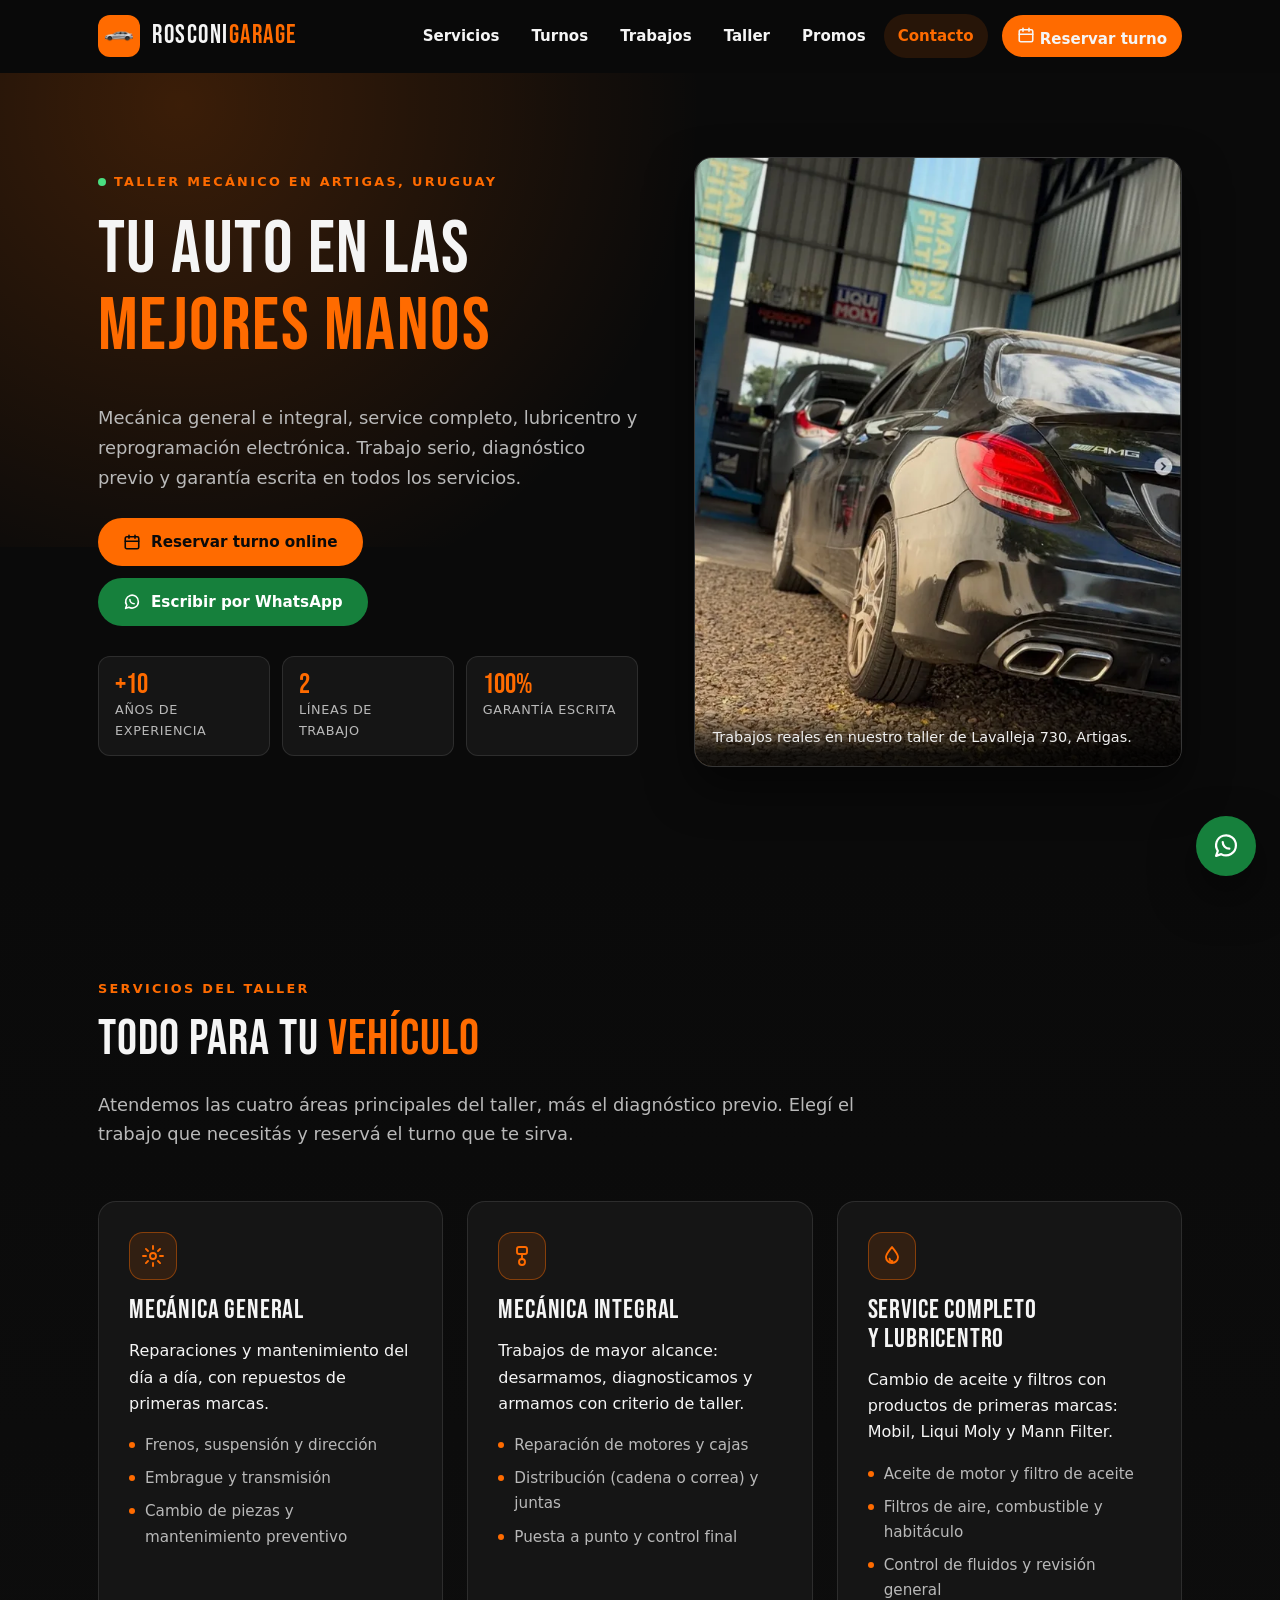
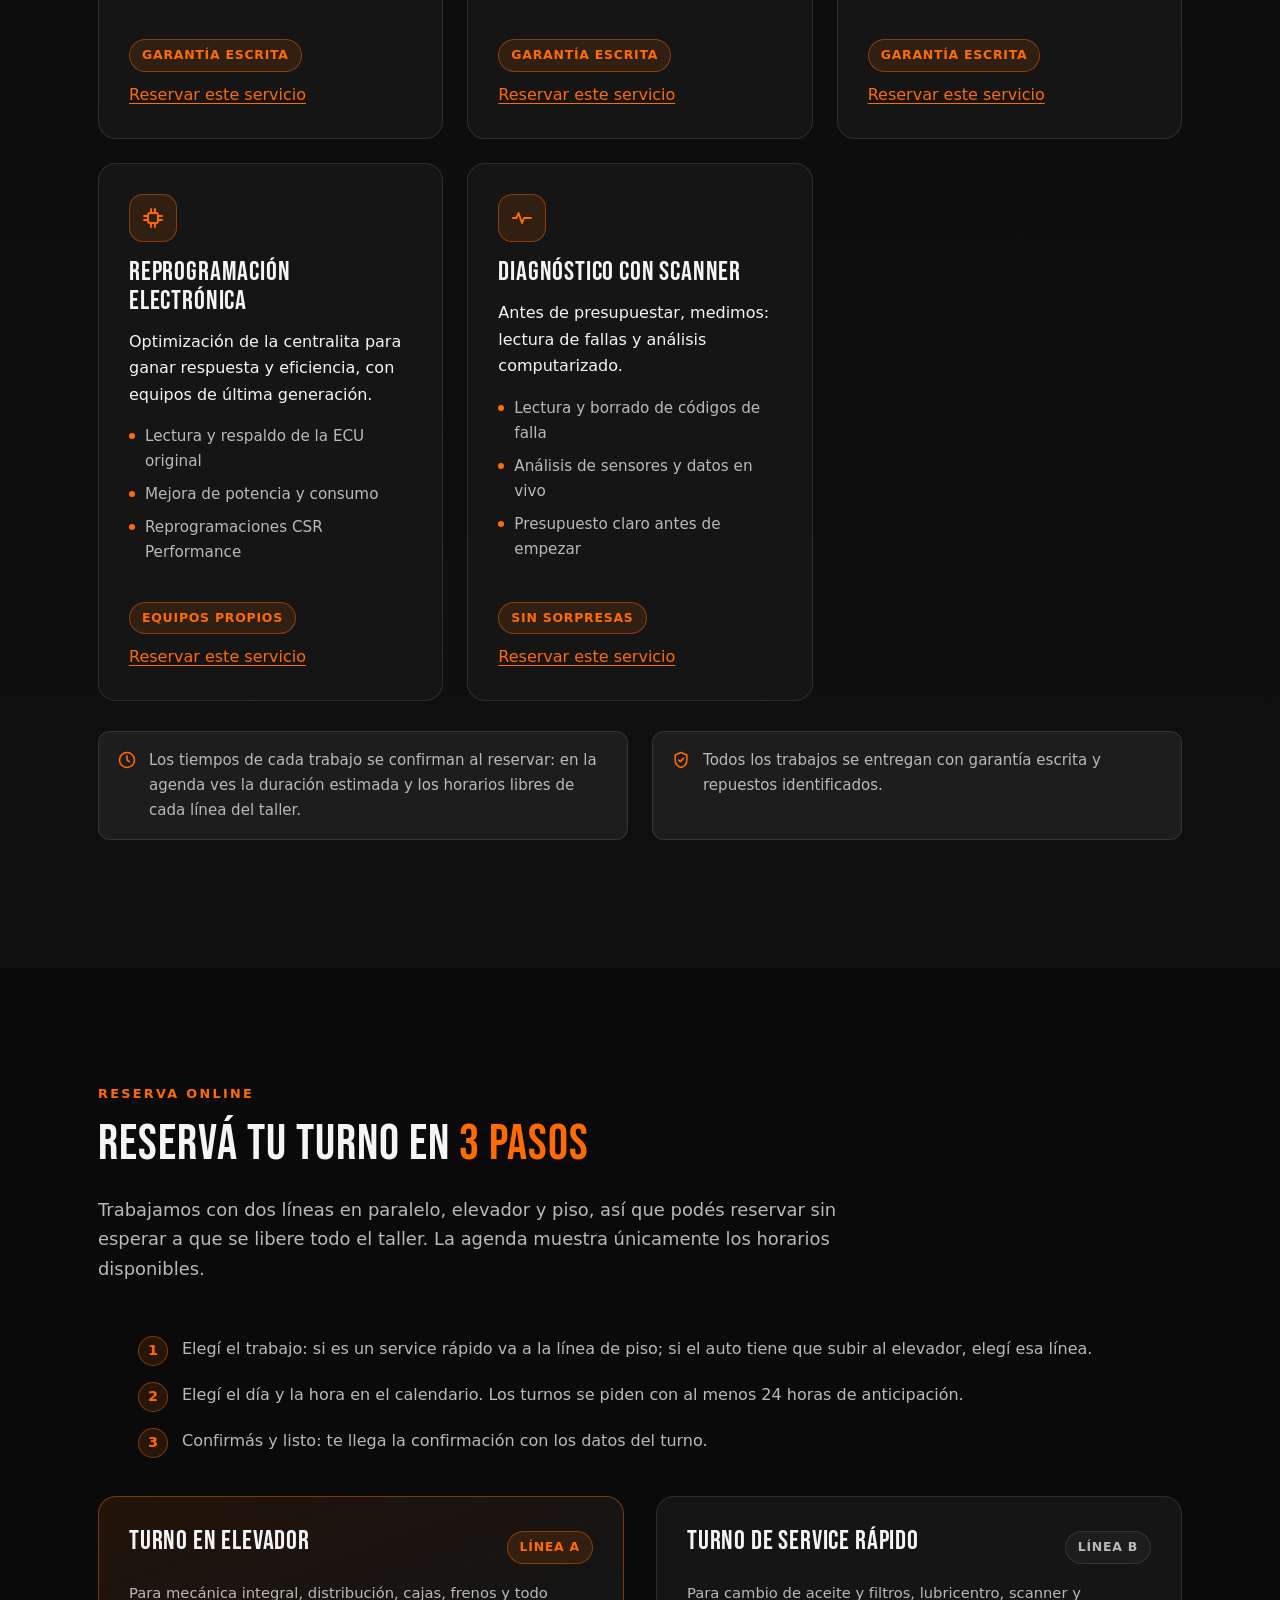
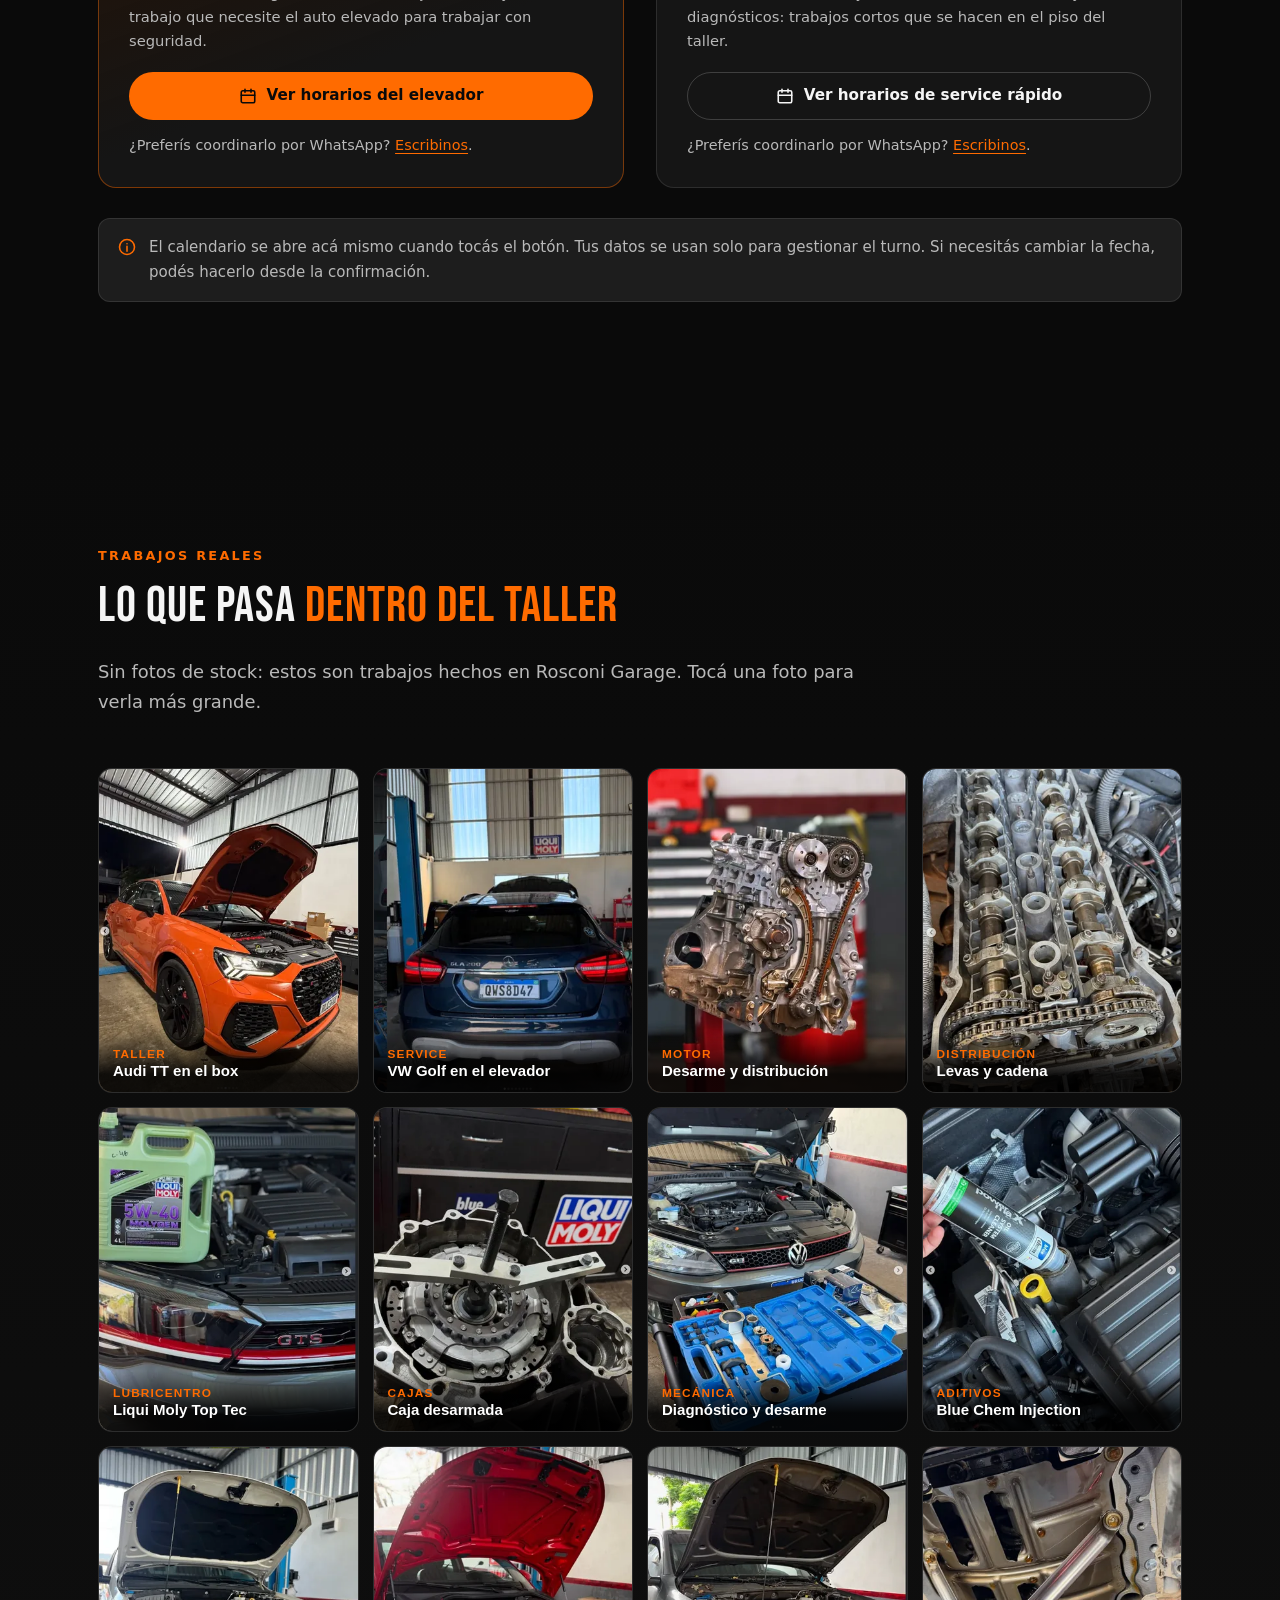
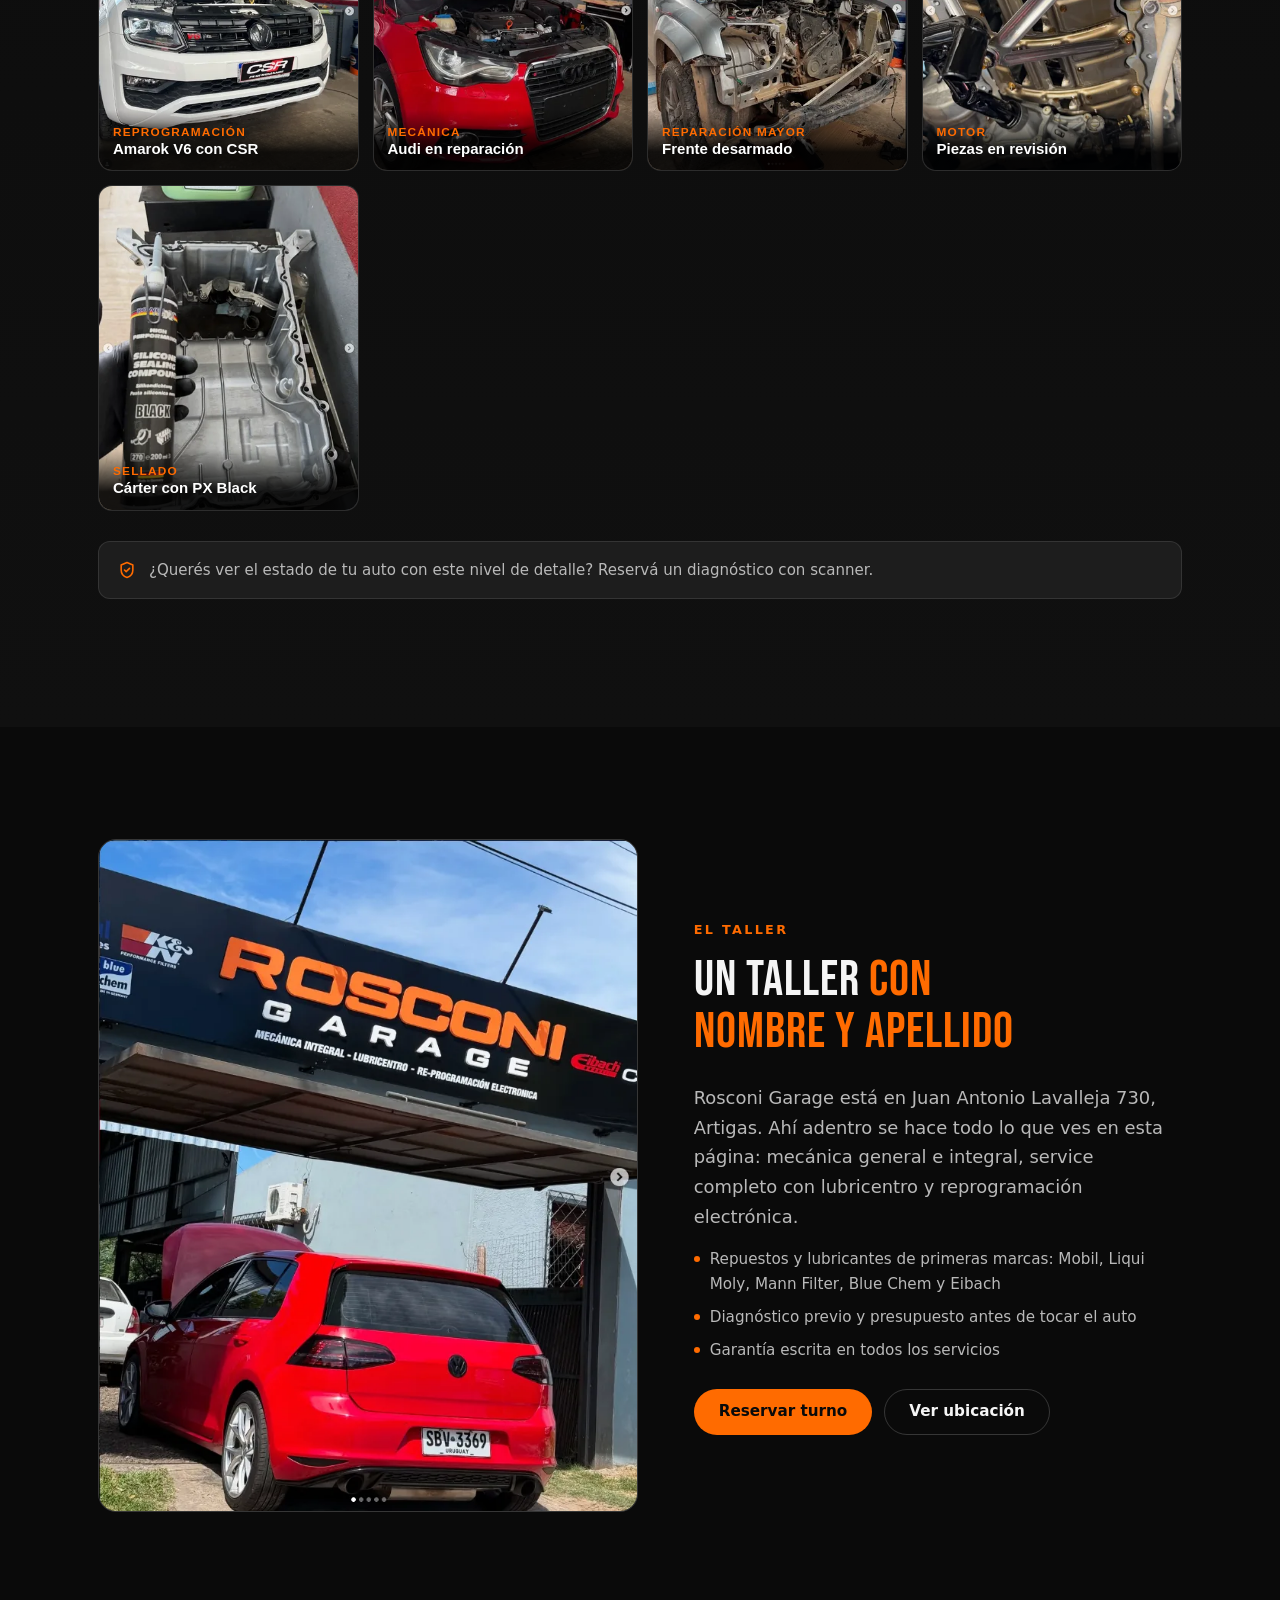
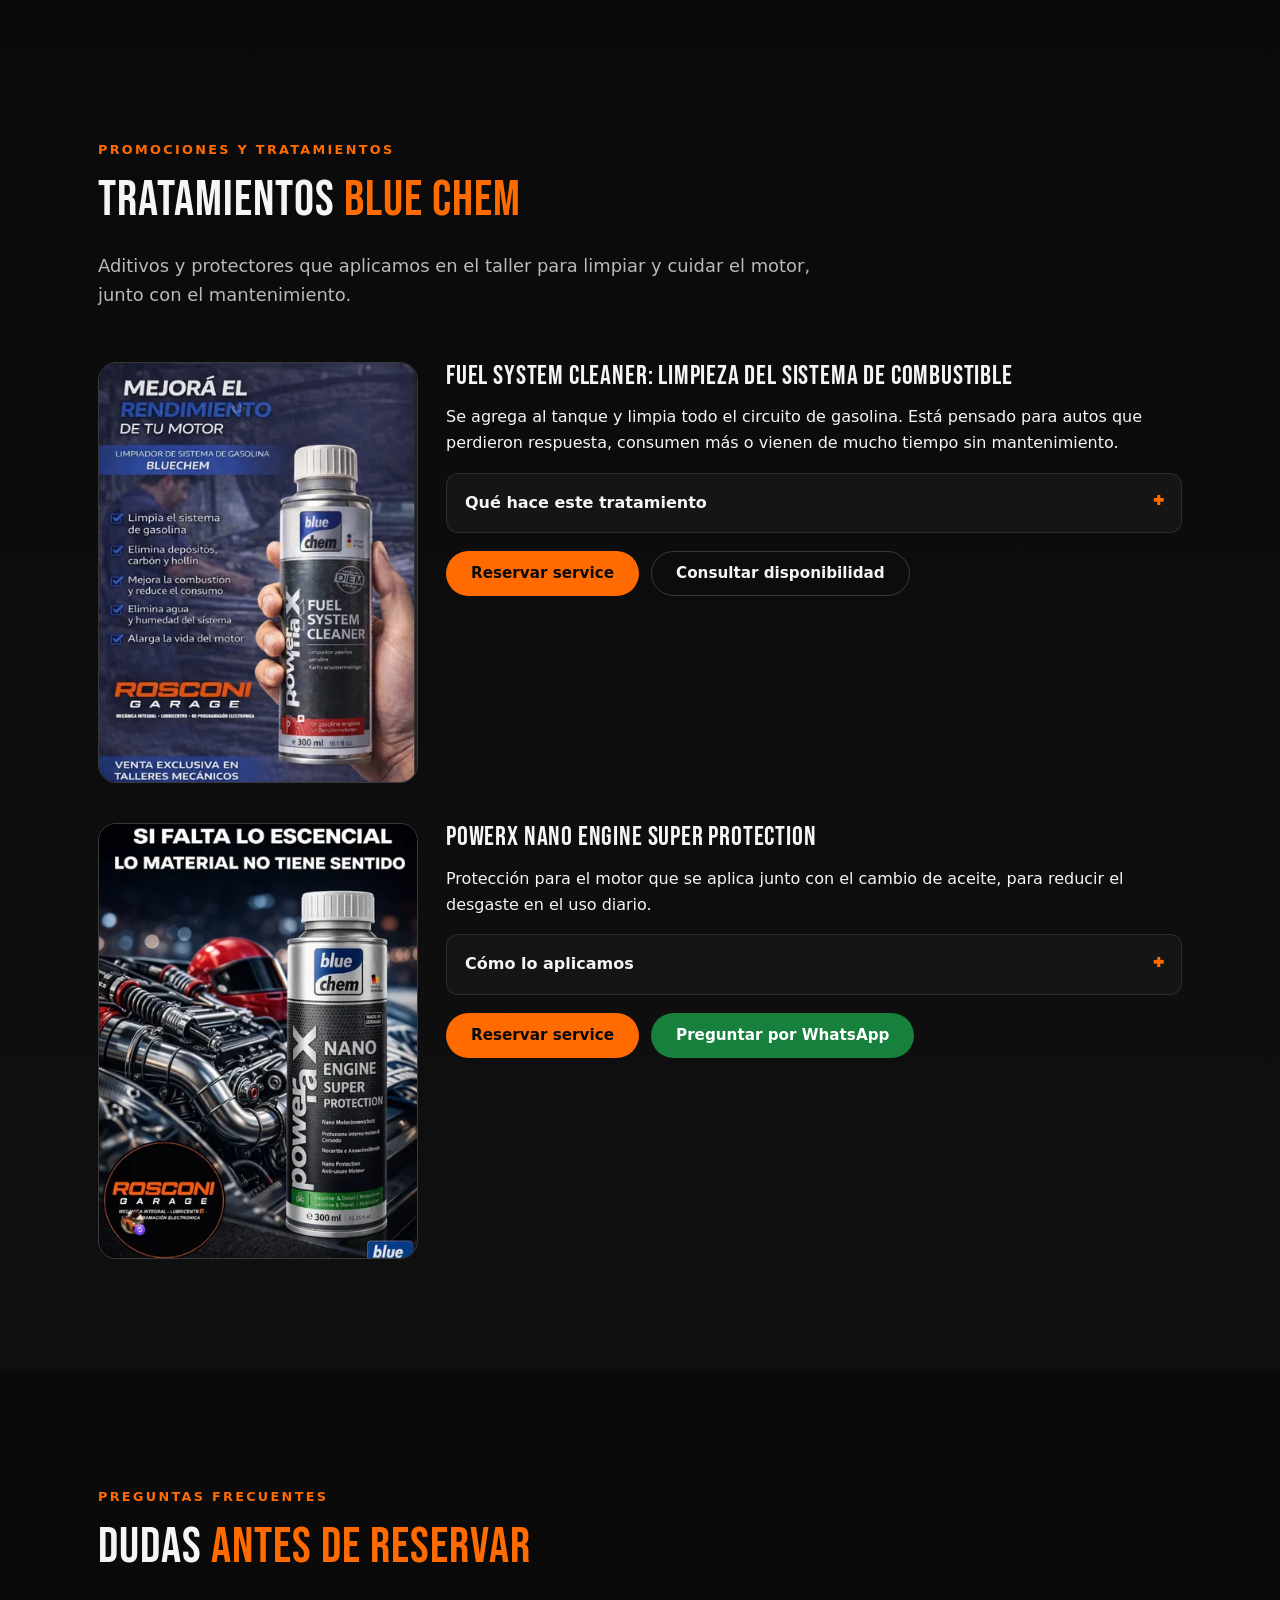
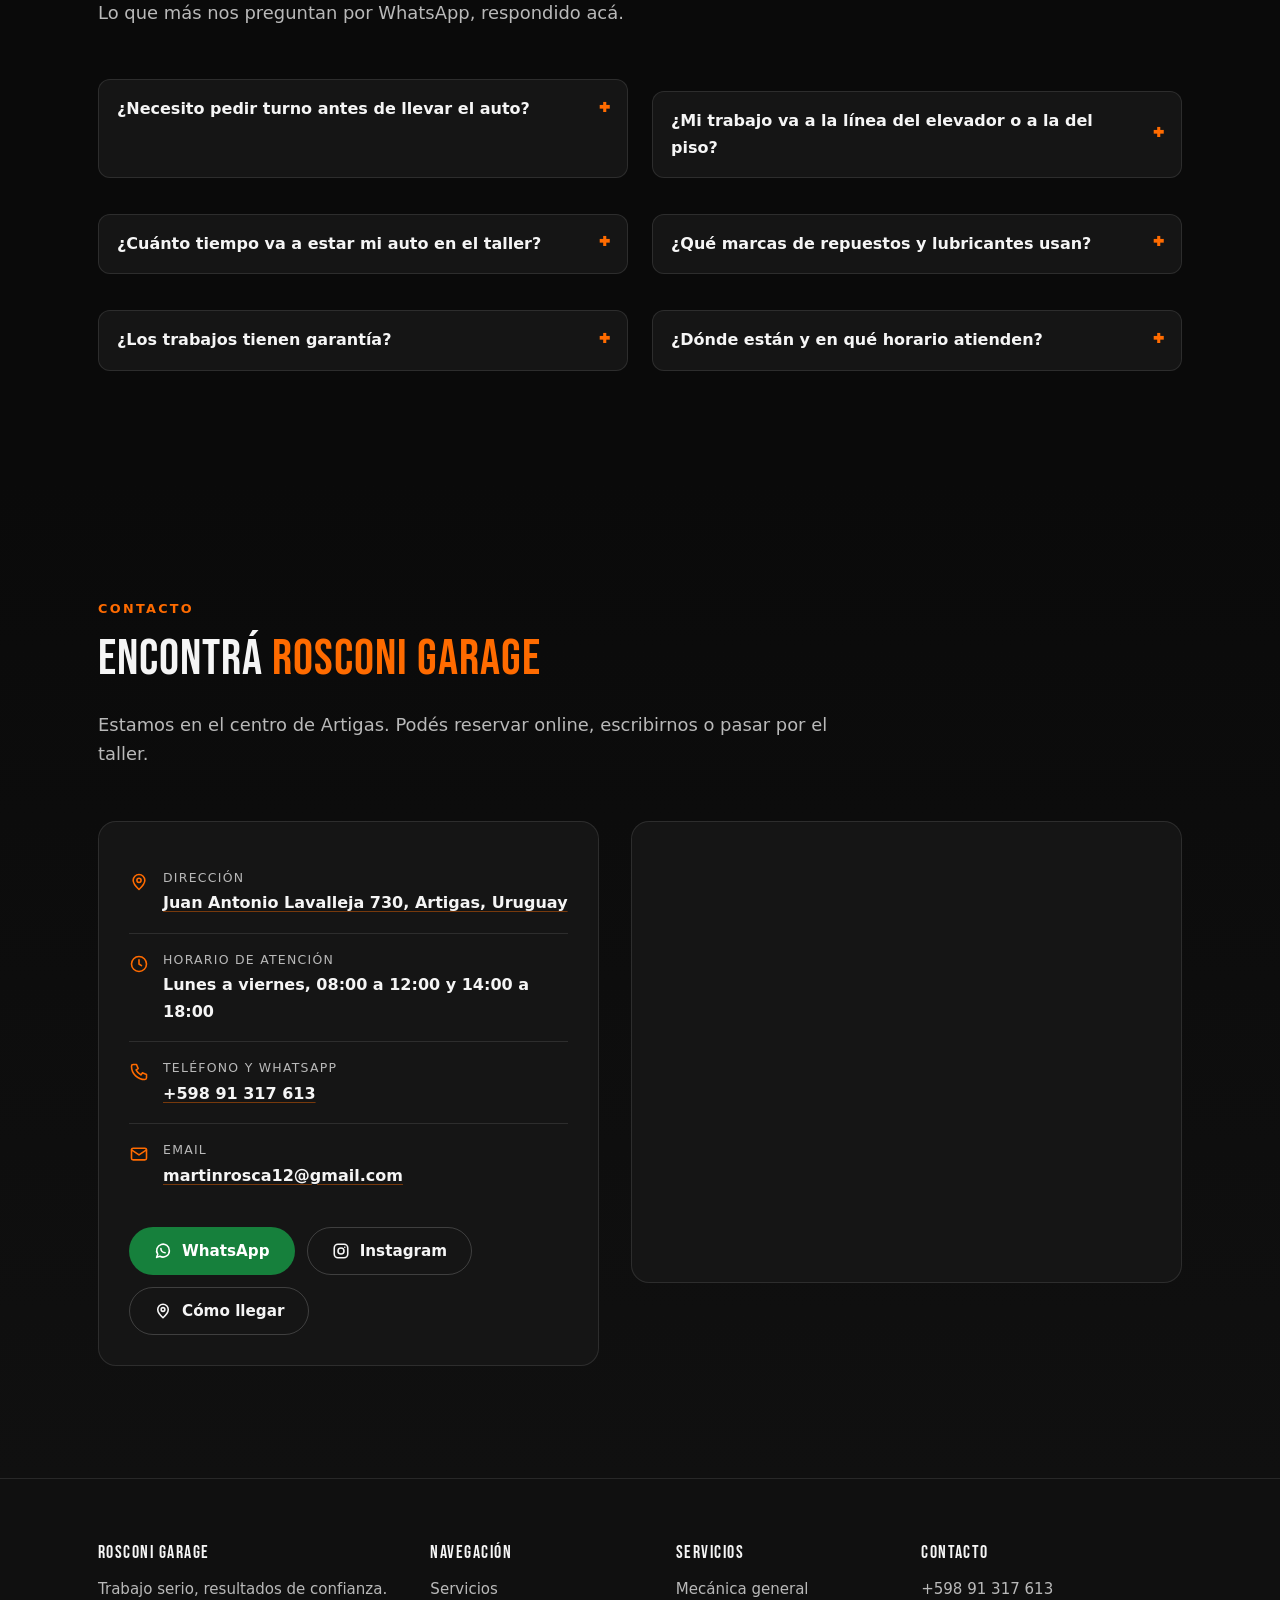
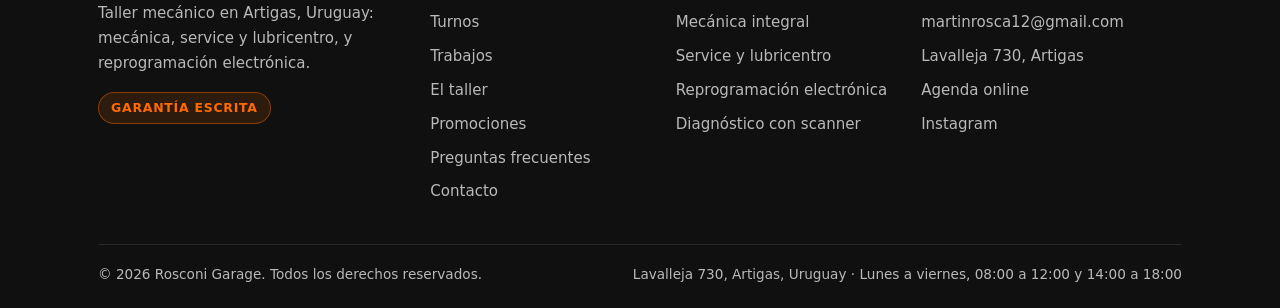
==== index.html @ 8f00c644 "Sitio nuevo: reservas online con Cal.com, SEO local y accesibilidad AA Reescritura completa de index" ====
<!DOCTYPE html>
<html lang="es-UY">
<head>
  <meta charset="utf-8">
  <meta name="viewport" content="width=device-width, initial-scale=1">

  <title>Taller Mecánico en Artigas | Rosconi Garage</title>
  <meta name="description" content="Taller mecánico en Artigas: mecánica general e integral, service y lubricentro, distribución y reprogramación. Reservá tu turno online en minutos.">
  <link rel="canonical" href="https://jordanweb2016.github.io/Rosconi-Garage/">
  <meta name="robots" content="index, follow, max-image-preview:large, max-snippet:-1">
  <meta name="author" content="Rosconi Garage">
  <meta name="theme-color" content="#0a0a0a">
  <meta name="format-detection" content="telephone=no">

  <!-- Datos locales (SEO geográfico) -->
  <meta name="geo.region" content="UY-AR">
  <meta name="geo.placename" content="Artigas, Artigas, Uruguay">
  <meta name="geo.position" content="-30.4066293;-56.4605533">
  <meta name="ICBM" content="-30.4066293, -56.4605533">

  <!-- Open Graph -->
  <meta property="og:type" content="website">
  <meta property="og:site_name" content="Rosconi Garage">
  <meta property="og:locale" content="es_UY">
  <meta property="og:title" content="Taller Mecánico en Artigas | Rosconi Garage">
  <meta property="og:description" content="Mecánica general e integral, service y lubricentro, distribución y reprogramación electrónica. Reservá tu turno online.">
  <meta property="og:url" content="https://jordanweb2016.github.io/Rosconi-Garage/">
  <meta property="og:image" content="https://jordanweb2016.github.io/Rosconi-Garage/assets/img/og-1200x630.jpg">
  <meta property="og:image:type" content="image/jpeg">
  <meta property="og:image:width" content="1200">
  <meta property="og:image:height" content="630">
  <meta property="og:image:alt" content="Auto en reparación dentro del taller Rosconi Garage, en Artigas">

  <!-- Twitter / X -->
  <meta name="twitter:card" content="summary_large_image">
  <meta name="twitter:title" content="Taller Mecánico en Artigas | Rosconi Garage">
  <meta name="twitter:description" content="Mecánica general e integral, service y lubricentro, distribución y reprogramación electrónica. Reservá tu turno online.">
  <meta name="twitter:image" content="https://jordanweb2016.github.io/Rosconi-Garage/assets/img/og-1200x630.jpg">
  <meta name="twitter:image:alt" content="Auto en reparación dentro del taller Rosconi Garage, en Artigas">

  <!-- Un solo idioma, sin duplicados -->
  <link rel="alternate" hreflang="es-uy" href="https://jordanweb2016.github.io/Rosconi-Garage/">
  <link rel="alternate" hreflang="x-default" href="https://jordanweb2016.github.io/Rosconi-Garage/">

  <!-- Iconos -->
  <link rel="icon" href="assets/icons/favicon.ico" sizes="any">
  <link rel="icon" type="image/png" href="assets/icons/favicon-32.png" sizes="32x32">
  <link rel="apple-touch-icon" href="assets/icons/apple-touch-icon-180.png">
  <link rel="manifest" href="site.webmanifest">

  <!-- Recursos criticos: fuente auto-hospedada e imagen de portada -->
  <link rel="preload" href="assets/fonts/bebas-neue-400-latin.woff2" as="font" type="font/woff2" crossorigin>
  <link rel="preload" as="image" href="assets/img/hero-640.webp"
        imagesrcset="assets/img/hero-400.webp 400w, assets/img/hero-640.webp 640w"
        imagesizes="(min-width: 900px) 44vw, 92vw">
  <link rel="stylesheet" href="assets/css/styles.css">
  <script src="assets/js/main.js" defer></script>
  <script src="assets/js/booking.js" defer></script>
</head>
<body>
  <a class="skip-link" href="#contenido">Saltar al contenido principal</a>

  <header class="header" data-header>
    <div class="container header__inner">
      <a class="brand" href="#inicio" aria-label="Rosconi Garage, ir al inicio">
        <img class="brand__mark" src="assets/icons/icon-192.png" alt="" width="42" height="42" loading="eager" decoding="async">
        <span class="brand__name">Rosconi<span>Garage</span></span>
      </a>

      <button class="nav-toggle" type="button" data-nav-toggle aria-expanded="false"
              aria-controls="menu-principal" aria-label="Abrir menú de navegación">
        <span class="nav-toggle__bar"></span>
        <span class="nav-toggle__bar"></span>
        <span class="nav-toggle__bar"></span>
      </button>

      <nav class="nav" id="menu-principal" data-nav aria-label="Navegación principal">
        <a href="#servicios">Servicios</a>
        <a href="#turnos">Turnos</a>
        <a href="#galeria">Trabajos</a>
        <a href="#taller">Taller</a>
        <a href="#promos">Promos</a>
        <a href="#contacto">Contacto</a>
        <a class="btn btn--primary nav__cta" href="#turnos">
          <svg viewBox="0 0 24 24" aria-hidden="true" focusable="false"><rect x="3" y="5" width="18" height="16" rx="2"/><path d="M8 3v4M16 3v4M3 11h18"/></svg>
          Reservar turno
        </a>
      </nav>
    </div>
  </header>

  <main id="contenido">
    <section class="hero" id="inicio" aria-labelledby="hero-titulo">
      <div class="container hero__grid">
        <div class="reveal">
          <p class="eyebrow hero__badge">
            <span class="hero__dot" aria-hidden="true"></span>
            Taller mecánico en Artigas, Uruguay
          </p>
          <h1 id="hero-titulo">Tu auto en las <span class="highlight">mejores manos</span></h1>
          <p class="lead">
            Mecánica general e integral, service completo, lubricentro y reprogramación electrónica.
            Trabajo serio, diagnóstico previo y garantía escrita en todos los servicios.
          </p>
          <div class="hero__cta">
            <a class="btn btn--primary" href="#turnos">
              <svg viewBox="0 0 24 24" aria-hidden="true" focusable="false"><rect x="3" y="5" width="18" height="16" rx="2"/><path d="M8 3v4M16 3v4M3 11h18"/></svg>
              Reservar turno online
            </a>
            <a class="btn btn--whatsapp" href="https://wa.me/59891317613?text=Hola%20Rosconi%20Garage%2C%20quiero%20consultar%20por%20un%20turno."
               target="_blank" rel="noopener">
              <svg viewBox="0 0 24 24" aria-hidden="true" focusable="false"><path d="M20.5 11.6a8.5 8.5 0 0 1-12.6 7.4L3.5 20.5l1.5-4.3A8.5 8.5 0 1 1 20.5 11.6Z"/><path d="M9.2 8.6c0 3.2 2.5 5.7 5.7 5.7"/></svg>
              Escribir por WhatsApp
            </a>
          </div>
          <ul class="hero__facts">
            <li class="fact"><span class="fact__number">+10</span><span class="fact__label">Años de experiencia</span></li>
            <li class="fact"><span class="fact__number">2</span><span class="fact__label">Líneas de trabajo</span></li>
            <li class="fact"><span class="fact__number">100%</span><span class="fact__label">Garantía escrita</span></li>
          </ul>
        </div>

        <figure class="hero__media reveal">
          <img src="assets/img/hero-640.webp"
               srcset="assets/img/hero-400.webp 400w, assets/img/hero-640.webp 640w"
               sizes="(min-width: 900px) 44vw, 92vw"
               width="640" height="800" fetchpriority="high" decoding="async"
               alt="Mercedes-Benz oscuro dentro del taller Rosconi Garage, en Artigas">
          <figcaption>Trabajos reales en nuestro taller de Lavalleja 730, Artigas.</figcaption>
        </figure>
      </div>
    </section>

    <section class="section section--soft" id="servicios" aria-labelledby="servicios-titulo">
      <div class="container">
        <div class="section-head reveal">
          <p class="eyebrow">Servicios del taller</p>
          <h2 id="servicios-titulo">Todo para tu <span class="highlight">vehículo</span></h2>
          <p class="lead">
            Atendemos las cuatro áreas principales del taller, más el diagnóstico previo.
            Elegí el trabajo que necesitás y reservá el turno que te sirva.
          </p>
        </div>

        <div class="grid grid--3">
          <article class="card servicio reveal">
            <div class="card__icon">
              <svg viewBox="0 0 24 24" aria-hidden="true" focusable="false"><circle cx="12" cy="12" r="3"/><path d="M12 2v3M12 19v3M2 12h3M19 12h3M4.9 4.9 7 7M17 17l2.1 2.1M19.1 4.9 17 7M7 17l-2.1 2.1"/></svg>
            </div>
            <h3>Mecánica general</h3>
            <p>Reparaciones y mantenimiento del día a día, con repuestos de primeras marcas.</p>
            <ul class="servicio__lista">
              <li>Frenos, suspensión y dirección</li>
              <li>Embrague y transmisión</li>
              <li>Cambio de piezas y mantenimiento preventivo</li>
            </ul>
            <div class="servicio__pie">
              <span class="tag tag--accent">Garantía escrita</span>
              <a href="#turnos">Reservar este servicio</a>
            </div>
          </article>

          <article class="card servicio reveal">
            <div class="card__icon">
              <svg viewBox="0 0 24 24" aria-hidden="true" focusable="false"><rect x="7" y="3" width="10" height="7" rx="2"/><path d="M12 10v5"/><circle cx="12" cy="18" r="3"/></svg>
            </div>
            <h3>Mecánica integral</h3>
            <p>Trabajos de mayor alcance: desarmamos, diagnosticamos y armamos con criterio de taller.</p>
            <ul class="servicio__lista">
              <li>Reparación de motores y cajas</li>
              <li>Distribución (cadena o correa) y juntas</li>
              <li>Puesta a punto y control final</li>
            </ul>
            <div class="servicio__pie">
              <span class="tag tag--accent">Garantía escrita</span>
              <a href="#turnos">Reservar este servicio</a>
            </div>
          </article>

          <article class="card servicio reveal">
            <div class="card__icon">
              <svg viewBox="0 0 24 24" aria-hidden="true" focusable="false"><path d="M12 3c3.6 4.3 6 7.1 6 10a6 6 0 0 1-12 0c0-2.9 2.4-5.7 6-10Z"/><path d="M9.6 14.8a3 3 0 0 0 2.9 2.5"/></svg>
            </div>
            <h3>Service completo y lubricentro</h3>
            <p>Cambio de aceite y filtros con productos de primeras marcas: Mobil, Liqui Moly y Mann Filter.</p>
            <ul class="servicio__lista">
              <li>Aceite de motor y filtro de aceite</li>
              <li>Filtros de aire, combustible y habitáculo</li>
              <li>Control de fluidos y revisión general</li>
            </ul>
            <div class="servicio__pie">
              <span class="tag tag--accent">Garantía escrita</span>
              <a href="#turnos">Reservar este servicio</a>
            </div>
          </article>

          <article class="card servicio reveal">
            <div class="card__icon">
              <svg viewBox="0 0 24 24" aria-hidden="true" focusable="false"><rect x="7" y="7" width="10" height="10" rx="2"/><path d="M10 3v4M14 3v4M10 17v4M14 17v4M3 10h4M3 14h4M17 10h4M17 14h4"/></svg>
            </div>
            <h3>Reprogramación electrónica</h3>
            <p>Optimización de la centralita para ganar respuesta y eficiencia, con equipos de última generación.</p>
            <ul class="servicio__lista">
              <li>Lectura y respaldo de la ECU original</li>
              <li>Mejora de potencia y consumo</li>
              <li>Reprogramaciones CSR Performance</li>
            </ul>
            <div class="servicio__pie">
              <span class="tag tag--accent">Equipos propios</span>
              <a href="#turnos">Reservar este servicio</a>
            </div>
          </article>

          <article class="card servicio reveal">
            <div class="card__icon">
              <svg viewBox="0 0 24 24" aria-hidden="true" focusable="false"><path d="M3 12h3.5l2-5 3.5 10 2-5H21"/></svg>
            </div>
            <h3>Diagnóstico con scanner</h3>
            <p>Antes de presupuestar, medimos: lectura de fallas y análisis computarizado.</p>
            <ul class="servicio__lista">
              <li>Lectura y borrado de códigos de falla</li>
              <li>Análisis de sensores y datos en vivo</li>
              <li>Presupuesto claro antes de empezar</li>
            </ul>
            <div class="servicio__pie">
              <span class="tag tag--accent">Sin sorpresas</span>
              <a href="#turnos">Reservar este servicio</a>
            </div>
          </article>
        </div>

        <div class="grid grid--2" style="margin-top: clamp(20px, 3vw, 30px);">
          <p class="notice reveal">
            <svg viewBox="0 0 24 24" aria-hidden="true" focusable="false"><circle cx="12" cy="12" r="9"/><path d="M12 7v5l3 2"/></svg>
            Los tiempos de cada trabajo se confirman al reservar: en la agenda ves la duración estimada
            y los horarios libres de cada línea del taller.
          </p>
          <p class="notice reveal">
            <svg viewBox="0 0 24 24" aria-hidden="true" focusable="false"><path d="M12 3l7 3v6c0 4.5-3 7.9-7 9-4-1.1-7-4.5-7-9V6l7-3Z"/><path d="m9 12 2 2 4-4"/></svg>
            Todos los trabajos se entregan con garantía escrita y repuestos identificados.
          </p>
        </div>
      </div>
    </section>

    <section class="section" id="turnos" aria-labelledby="turnos-titulo">
      <div class="container">
        <div class="section-head reveal">
          <p class="eyebrow">Reserva online</p>
          <h2 id="turnos-titulo">Reservá tu turno en <span class="highlight">3 pasos</span></h2>
          <p class="lead">
            Trabajamos con dos líneas en paralelo, elevador y piso, así que podés reservar sin esperar
            a que se libere todo el taller. La agenda muestra únicamente los horarios disponibles.
          </p>
        </div>

        <ol class="steps reveal" style="margin-bottom: clamp(26px, 4vw, 38px);">
          <li>Elegí el trabajo: si es un service rápido va a la línea de piso; si el auto tiene que subir al elevador, elegí esa línea.</li>
          <li>Elegí el día y la hora en el calendario. Los turnos se piden con al menos 24 horas de anticipación.</li>
          <li>Confirmás y listo: te llega la confirmación con los datos del turno.</li>
        </ol>

        <div class="turnos__grid">
          <article class="card card--accent reveal" aria-labelledby="linea-a-titulo">
            <div class="lane__head">
              <h3 id="linea-a-titulo">Turno en elevador</h3>
              <span class="tag tag--accent">Línea A</span>
            </div>
            <p class="lane__meta">
              Para mecánica integral, distribución, cajas, frenos y todo trabajo que necesite el auto
              elevado para trabajar con seguridad.
            </p>
            <a class="btn btn--primary btn--block"
               href="https://cal.com/rosconigarage/turno-elevador"
               target="_blank" rel="noopener"
               data-cal-link="rosconigarage/turno-elevador"
               data-cal-embed="#cal-elevador"
               aria-controls="cal-elevador" aria-expanded="false">
              <svg viewBox="0 0 24 24" aria-hidden="true" focusable="false"><rect x="3" y="5" width="18" height="16" rx="2"/><path d="M8 3v4M16 3v4M3 11h18"/></svg>
              Ver horarios del elevador
            </a>
            <div class="booking-slot" id="cal-elevador" hidden>
              <p class="booking-hint" role="status" data-cal-estado></p>
            </div>
            <p class="booking-hint">
              ¿Preferís coordinarlo por WhatsApp?
              <a href="https://wa.me/59891317613?text=Hola%20Rosconi%20Garage%2C%20quiero%20un%20turno%20en%20elevador." target="_blank" rel="noopener">Escribinos</a>.
            </p>
          </article>

          <article class="card reveal" aria-labelledby="linea-b-titulo">
            <div class="lane__head">
              <h3 id="linea-b-titulo">Turno de service rápido</h3>
              <span class="tag">Línea B</span>
            </div>
            <p class="lane__meta">
              Para cambio de aceite y filtros, lubricentro, scanner y diagnósticos: trabajos cortos
              que se hacen en el piso del taller.
            </p>
            <a class="btn btn--ghost btn--block"
               href="https://cal.com/rosconigarage/turno-service-rapido"
               target="_blank" rel="noopener"
               data-cal-link="rosconigarage/turno-service-rapido"
               data-cal-embed="#cal-piso"
               aria-controls="cal-piso" aria-expanded="false">
              <svg viewBox="0 0 24 24" aria-hidden="true" focusable="false"><rect x="3" y="5" width="18" height="16" rx="2"/><path d="M8 3v4M16 3v4M3 11h18"/></svg>
              Ver horarios de service rápido
            </a>
            <div class="booking-slot" id="cal-piso" hidden>
              <p class="booking-hint" role="status" data-cal-estado></p>
            </div>
            <p class="booking-hint">
              ¿Preferís coordinarlo por WhatsApp?
              <a href="https://wa.me/59891317613?text=Hola%20Rosconi%20Garage%2C%20quiero%20un%20turno%20de%20service%20r%C3%A1pido." target="_blank" rel="noopener">Escribinos</a>.
            </p>
          </article>
        </div>

        <p class="notice reveal" style="margin-top: clamp(22px, 3vw, 30px);">
          <svg viewBox="0 0 24 24" aria-hidden="true" focusable="false"><circle cx="12" cy="12" r="9"/><path d="M12 11v6M12 8h.01"/></svg>
          <span>
            El calendario se abre acá mismo cuando tocás el botón. Tus datos se usan solo para gestionar
            el turno. Si necesitás cambiar la fecha, podés hacerlo desde la confirmación.
          </span>
        </p>

        <noscript>
          <p class="notice" style="margin-top: 16px;">
            <svg viewBox="0 0 24 24" aria-hidden="true" focusable="false"><circle cx="12" cy="12" r="9"/><path d="M12 11v6M12 8h.01"/></svg>
            <span>
              El calendario de reservas necesita JavaScript. Mientras tanto podés
              <a href="https://cal.com/rosconigarage" target="_blank" rel="noopener">abrir la agenda en Cal.com</a>
              o escribirnos por <a href="https://wa.me/59891317613" target="_blank" rel="noopener">WhatsApp</a>
              y coordinamos el turno.
            </span>
          </p>
        </noscript>
      </div>
    </section>

    <section class="section section--soft" id="galeria" aria-labelledby="galeria-titulo">
      <div class="container">
        <div class="section-head reveal">
          <p class="eyebrow">Trabajos reales</p>
          <h2 id="galeria-titulo">Lo que pasa <span class="highlight">dentro del taller</span></h2>
          <p class="lead">
            Sin fotos de stock: estos son trabajos hechos en Rosconi Garage. Tocá una foto para verla
            más grande.
          </p>
        </div>

        <div class="galeria">
          <button class="shot reveal" type="button" data-full="assets/img/audi-tt-capo-abierto-708.webp" data-alt="Audi TT naranja con el capó abierto en el box del taller">
            <img src="assets/img/audi-tt-capo-abierto-400.webp" srcset="assets/img/audi-tt-capo-abierto-400.webp 400w, assets/img/audi-tt-capo-abierto-708.webp 708w" sizes="(min-width:1040px) 25vw, (min-width:680px) 33vw, 50vw" width="400" height="500" loading="lazy" decoding="async" alt="Audi TT naranja con el capó abierto en el box del taller">
            <span class="shot__overlay"><span>Taller</span><strong>Audi TT en el box</strong></span>
          </button>

          <button class="shot reveal" type="button" data-full="assets/img/golf-sobre-elevador-service-783.webp" data-alt="Volkswagen Golf azul elevado durante un service en Rosconi Garage">
            <img src="assets/img/golf-sobre-elevador-service-400.webp" srcset="assets/img/golf-sobre-elevador-service-400.webp 400w, assets/img/golf-sobre-elevador-service-783.webp 783w" sizes="(min-width:1040px) 25vw, (min-width:680px) 33vw, 50vw" width="400" height="500" loading="lazy" decoding="async" alt="Volkswagen Golf azul elevado durante un service en Rosconi Garage">
            <span class="shot__overlay"><span>Service</span><strong>VW Golf en el elevador</strong></span>
          </button>

          <button class="shot reveal" type="button" data-full="assets/img/motor-desarmado-distribucion-495.webp" data-alt="Motor desarmado con árbol de levas y cadena de distribución a la vista">
            <img src="assets/img/motor-desarmado-distribucion-400.webp" srcset="assets/img/motor-desarmado-distribucion-400.webp 400w, assets/img/motor-desarmado-distribucion-495.webp 495w" sizes="(min-width:1040px) 25vw, (min-width:680px) 33vw, 50vw" width="400" height="500" loading="lazy" decoding="async" alt="Motor desarmado con árbol de levas y cadena de distribución a la vista">
            <span class="shot__overlay"><span>Motor</span><strong>Desarme y distribución</strong></span>
          </button>

          <button class="shot reveal" type="button" data-full="assets/img/arbol-de-levas-y-cadena-659.webp" data-alt="Árbol de levas y cadena de distribución a la vista durante la reparación">
            <img src="assets/img/arbol-de-levas-y-cadena-400.webp" srcset="assets/img/arbol-de-levas-y-cadena-400.webp 400w, assets/img/arbol-de-levas-y-cadena-659.webp 659w" sizes="(min-width:1040px) 25vw, (min-width:680px) 33vw, 50vw" width="400" height="500" loading="lazy" decoding="async" alt="Árbol de levas y cadena de distribución a la vista durante la reparación">
            <span class="shot__overlay"><span>Distribución</span><strong>Levas y cadena</strong></span>
          </button>

          <button class="shot reveal" type="button" data-full="assets/img/cambio-de-aceite-liqui-moly-667.webp" data-alt="Cambio de aceite con Liqui Moly Top Tec 4200 5W-40">
            <img src="assets/img/cambio-de-aceite-liqui-moly-400.webp" srcset="assets/img/cambio-de-aceite-liqui-moly-400.webp 400w, assets/img/cambio-de-aceite-liqui-moly-667.webp 667w" sizes="(min-width:1040px) 25vw, (min-width:680px) 33vw, 50vw" width="400" height="500" loading="lazy" decoding="async" alt="Cambio de aceite con Liqui Moly Top Tec 4200 5W-40">
            <span class="shot__overlay"><span>Lubricentro</span><strong>Liqui Moly Top Tec</strong></span>
          </button>

          <button class="shot reveal" type="button" data-full="assets/img/reparacion-caja-de-cambios-648.webp" data-alt="Caja de cambios desarmada en reparación en Rosconi Garage">
            <img src="assets/img/reparacion-caja-de-cambios-400.webp" srcset="assets/img/reparacion-caja-de-cambios-400.webp 400w, assets/img/reparacion-caja-de-cambios-648.webp 648w" sizes="(min-width:1040px) 25vw, (min-width:680px) 33vw, 50vw" width="400" height="500" loading="lazy" decoding="async" alt="Caja de cambios desarmada en reparación en Rosconi Garage">
            <span class="shot__overlay"><span>Cajas</span><strong>Caja desarmada</strong></span>
          </button>

          <button class="shot reveal" type="button" data-full="assets/img/mecanico-trabajando-en-motor-708.webp" data-alt="Mecánico trabajando con herramientas sobre el motor de un auto">
            <img src="assets/img/mecanico-trabajando-en-motor-400.webp" srcset="assets/img/mecanico-trabajando-en-motor-400.webp 400w, assets/img/mecanico-trabajando-en-motor-708.webp 708w" sizes="(min-width:1040px) 25vw, (min-width:680px) 33vw, 50vw" width="400" height="500" loading="lazy" decoding="async" alt="Mecánico trabajando con herramientas sobre el motor de un auto">
            <span class="shot__overlay"><span>Mecánica</span><strong>Diagnóstico y desarme</strong></span>
          </button>

          <button class="shot reveal" type="button" data-full="assets/img/aditivo-blue-chem-injection-705.webp" data-alt="Aplicación de aditivo Blue Chem Injection Cleaner en el motor">
            <img src="assets/img/aditivo-blue-chem-injection-400.webp" srcset="assets/img/aditivo-blue-chem-injection-400.webp 400w, assets/img/aditivo-blue-chem-injection-705.webp 705w" sizes="(min-width:1040px) 25vw, (min-width:680px) 33vw, 50vw" width="400" height="500" loading="lazy" decoding="async" alt="Aplicación de aditivo Blue Chem Injection Cleaner en el motor">
            <span class="shot__overlay"><span>Aditivos</span><strong>Blue Chem Injection</strong></span>
          </button>

          <button class="shot reveal" type="button" data-full="assets/img/amarok-v6-reprogramacion-701.webp" data-alt="Volkswagen Amarok V6 durante una reprogramación electrónica CSR">
            <img src="assets/img/amarok-v6-reprogramacion-400.webp" srcset="assets/img/amarok-v6-reprogramacion-400.webp 400w, assets/img/amarok-v6-reprogramacion-701.webp 701w" sizes="(min-width:1040px) 25vw, (min-width:680px) 33vw, 50vw" width="400" height="500" loading="lazy" decoding="async" alt="Volkswagen Amarok V6 durante una reprogramación electrónica CSR">
            <span class="shot__overlay"><span>Reprogramación</span><strong>Amarok V6 con CSR</strong></span>
          </button>

          <button class="shot reveal" type="button" data-full="assets/img/audi-capo-abierto-en-box-650.webp" data-alt="Audi rojo con el capó abierto durante una reparación">
            <img src="assets/img/audi-capo-abierto-en-box-400.webp" srcset="assets/img/audi-capo-abierto-en-box-400.webp 400w, assets/img/audi-capo-abierto-en-box-650.webp 650w" sizes="(min-width:1040px) 25vw, (min-width:680px) 33vw, 50vw" width="400" height="500" loading="lazy" decoding="async" alt="Audi rojo con el capó abierto durante una reparación">
            <span class="shot__overlay"><span>Mecánica</span><strong>Audi en reparación</strong></span>
          </button>

          <button class="shot reveal" type="button" data-full="assets/img/frente-desarmado-reparacion-707.webp" data-alt="Frente desarmado de una camioneta durante una reparación mayor">
            <img src="assets/img/frente-desarmado-reparacion-400.webp" srcset="assets/img/frente-desarmado-reparacion-400.webp 400w, assets/img/frente-desarmado-reparacion-707.webp 707w" sizes="(min-width:1040px) 25vw, (min-width:680px) 33vw, 50vw" width="400" height="500" loading="lazy" decoding="async" alt="Frente desarmado de una camioneta durante una reparación mayor">
            <span class="shot__overlay"><span>Reparación mayor</span><strong>Frente desarmado</strong></span>
          </button>

          <button class="shot reveal" type="button" data-full="assets/img/piezas-de-motor-desmontadas-655.webp" data-alt="Piezas y culata desmontadas durante una reparación de motor">
            <img src="assets/img/piezas-de-motor-desmontadas-400.webp" srcset="assets/img/piezas-de-motor-desmontadas-400.webp 400w, assets/img/piezas-de-motor-desmontadas-655.webp 655w" sizes="(min-width:1040px) 25vw, (min-width:680px) 33vw, 50vw" width="400" height="500" loading="lazy" decoding="async" alt="Piezas y culata desmontadas durante una reparación de motor">
            <span class="shot__overlay"><span>Motor</span><strong>Piezas en revisión</strong></span>
          </button>

          <button class="shot reveal" type="button" data-full="assets/img/carter-sellado-px-black-660.webp" data-alt="Cárter desmontado y sellado con silicona Blue Chem PX Black">
            <img src="assets/img/carter-sellado-px-black-400.webp" srcset="assets/img/carter-sellado-px-black-400.webp 400w, assets/img/carter-sellado-px-black-660.webp 660w" sizes="(min-width:1040px) 25vw, (min-width:680px) 33vw, 50vw" width="400" height="500" loading="lazy" decoding="async" alt="Cárter desmontado y sellado con silicona Blue Chem PX Black">
            <span class="shot__overlay"><span>Sellado</span><strong>Cárter con PX Black</strong></span>
          </button>
        </div>

        <p class="notice reveal" style="margin-top: clamp(22px, 3vw, 30px);">
          <svg viewBox="0 0 24 24" aria-hidden="true" focusable="false"><path d="M12 3l7 3v6c0 4.5-3 7.9-7 9-4-1.1-7-4.5-7-9V6l7-3Z"/><path d="m9 12 2 2 4-4"/></svg>
          <span>¿Querés ver el estado de tu auto con este nivel de detalle? Reservá un diagnóstico con scanner.</span>
        </p>
      </div>
    </section>

    <section class="section" id="taller" aria-labelledby="taller-titulo">
      <div class="container">
        <div class="hero__grid">
          <figure class="promo__figura reveal">
            <img src="assets/img/taller-cartel-rosconi-garage-400.webp"
                 srcset="assets/img/taller-cartel-rosconi-garage-400.webp 400w, assets/img/taller-cartel-rosconi-garage-706.webp 706w"
                 sizes="(min-width:900px) 46vw, 92vw" width="400" height="500"
                 loading="lazy" decoding="async"
                 alt="Golf GTI rojo bajo el cartel de Rosconi Garage en Artigas">
          </figure>
          <div class="reveal">
            <p class="eyebrow">El taller</p>
            <h2 id="taller-titulo">Un taller <span class="highlight">con nombre y apellido</span></h2>
            <p class="lead">
              Rosconi Garage está en Juan Antonio Lavalleja 730, Artigas. Ahí adentro se hace todo lo
              que ves en esta página: mecánica general e integral, service completo con lubricentro y
              reprogramación electrónica.
            </p>
            <ul class="servicio__lista">
              <li>Repuestos y lubricantes de primeras marcas: Mobil, Liqui Moly, Mann Filter, Blue Chem y Eibach</li>
              <li>Diagnóstico previo y presupuesto antes de tocar el auto</li>
              <li>Garantía escrita en todos los servicios</li>
            </ul>
            <div class="hero__cta" style="margin-bottom: 0;">
              <a class="btn btn--primary" href="#turnos">Reservar turno</a>
              <a class="btn btn--ghost" href="https://maps.google.com/?q=Juan+Antonio+Lavalleja+730,+Artigas,+Uruguay" target="_blank" rel="noopener">
                Ver ubicación
              </a>
            </div>
          </div>
        </div>
      </div>
    </section>

    <section class="section section--soft" id="promos" aria-labelledby="promos-titulo">
      <div class="container">
        <div class="section-head reveal">
          <p class="eyebrow">Promociones y tratamientos</p>
          <h2 id="promos-titulo">Tratamientos <span class="highlight">Blue Chem</span></h2>
          <p class="lead">
            Aditivos y protectores que aplicamos en el taller para limpiar y cuidar el motor, junto con
            el mantenimiento.
          </p>
        </div>

        <div class="promo reveal">
          <figure class="promo__figura">
            <img src="assets/img/promo-blue-chem-fuel-system-cleaner-400.webp"
                 srcset="assets/img/promo-blue-chem-fuel-system-cleaner-400.webp 400w, assets/img/promo-blue-chem-fuel-system-cleaner-665.webp 665w"
                 sizes="(min-width:880px) 300px, 92vw" width="400" height="500"
                 loading="lazy" decoding="async"
                 alt="Promoción Blue Chem Fuel System Cleaner para limpiar el sistema de gasolina">
          </figure>
          <div>
            <h3>Fuel System Cleaner: limpieza del sistema de combustible</h3>
            <p>
              Se agrega al tanque y limpia todo el circuito de gasolina. Está pensado para autos que
              perdieron respuesta, consumen más o vienen de mucho tiempo sin mantenimiento.
            </p>
            <details class="acc">
              <summary>Qué hace este tratamiento</summary>
              <div class="acc__body">
                <ul class="servicio__lista">
                  <li>Limpia el sistema de gasolina</li>
                  <li>Elimina depósitos, carbón y residuos</li>
                  <li>Mejora la combustión y el rendimiento</li>
                  <li>Elimina agua y humedad del sistema</li>
                  <li>Alarga la vida del motor</li>
                </ul>
              </div>
            </details>
            <div class="hero__cta" style="margin: 18px 0 0;">
              <a class="btn btn--primary" href="#turnos">Reservar service</a>
              <a class="btn btn--ghost" href="https://wa.me/59891317613?text=Hola%20Rosconi%20Garage%2C%20quiero%20consultar%20por%20Blue%20Chem." target="_blank" rel="noopener">
                Consultar disponibilidad
              </a>
            </div>
          </div>
        </div>

        <div class="promo reveal" style="margin-top: clamp(26px, 4vw, 40px);">
          <figure class="promo__figura">
            <img src="assets/img/promo-blue-chem-nano-engine-400.webp"
                 srcset="assets/img/promo-blue-chem-nano-engine-400.webp 400w, assets/img/promo-blue-chem-nano-engine-642.webp 642w"
                 sizes="(min-width:880px) 300px, 92vw" width="400" height="500"
                 loading="lazy" decoding="async"
                 alt="Promoción Blue Chem powerX Nano Engine Super Protection">
          </figure>
          <div>
            <h3>powerX Nano Engine Super Protection</h3>
            <p>
              Protección para el motor que se aplica junto con el cambio de aceite, para reducir el
              desgaste en el uso diario.
            </p>
            <details class="acc">
              <summary>Cómo lo aplicamos</summary>
              <div class="acc__body">
                <ul class="servicio__lista">
                  <li>Se agrega en el mismo service, con el aceite nuevo</li>
                  <li>Pensado para motores de uso intensivo o con muchos kilómetros</li>
                  <li>Te asesoramos según la motorización y el uso de tu auto</li>
                </ul>
                <p>Consultanos por disponibilidad al reservar el turno.</p>
              </div>
            </details>
            <div class="hero__cta" style="margin: 18px 0 0;">
              <a class="btn btn--primary" href="#turnos">Reservar service</a>
              <a class="btn btn--whatsapp" href="https://wa.me/59891317613?text=Hola%20Rosconi%20Garage%2C%20quiero%20consultar%20por%20powerX%20Nano%20Engine." target="_blank" rel="noopener">
                Preguntar por WhatsApp
              </a>
            </div>
          </div>
        </div>
      </div>
    </section>

    <section class="section" id="faq" aria-labelledby="faq-titulo">
      <div class="container">
        <div class="section-head reveal">
          <p class="eyebrow">Preguntas frecuentes</p>
          <h2 id="faq-titulo">Dudas <span class="highlight">antes de reservar</span></h2>
          <p class="lead">Lo que más nos preguntan por WhatsApp, respondido acá.</p>
        </div>

        <div class="grid grid--2">
          <details class="acc reveal">
            <summary>¿Necesito pedir turno antes de llevar el auto?</summary>
            <div class="acc__body">
              <p>
                Sí. Trabajamos con agenda para que no queden autos esperando en la calle: reservás
                online eligiendo el día y la hora, o nos escribís por WhatsApp. Los turnos se piden con
                al menos 24 horas de anticipación.
              </p>
            </div>
          </details>

          <details class="acc reveal">
            <summary>¿Mi trabajo va a la línea del elevador o a la del piso?</summary>
            <div class="acc__body">
              <p>
                Los trabajos que necesitan el auto elevado (mecánica integral, distribución, cajas,
                frenos) van a la línea A. Los service rápidos, lubricentro y diagnósticos van a la
                línea B, en el piso del taller. Si tenés dudas, reservá y lo confirmamos.
              </p>
            </div>
          </details>

          <details class="acc reveal">
            <summary>¿Cuánto tiempo va a estar mi auto en el taller?</summary>
            <div class="acc__body">
              <p>
                Depende del trabajo: un cambio de aceite y filtros es una visita corta, mientras que una
                distribución o una reparación de motor puede llevar más de un día. Al reservar vas a ver
                la duración estimada del servicio y, si hay que dejar el auto, te avisamos antes.
              </p>
            </div>
          </details>

          <details class="acc reveal">
            <summary>¿Qué marcas de repuestos y lubricantes usan?</summary>
            <div class="acc__body">
              <p>
                Trabajamos con primeras marcas: Mobil, Liqui Moly, Mann Filter, Blue Chem y Eibach,
                entre otras. Guardamos los repuestos que se cambiaron para que puedas verlos.
              </p>
            </div>
          </details>

          <details class="acc reveal">
            <summary>¿Los trabajos tienen garantía?</summary>
            <div class="acc__body">
              <p>
                Sí. Todos los servicios se entregan con garantía escrita, detallando el trabajo
                realizado y los repuestos utilizados.
              </p>
            </div>
          </details>

          <details class="acc reveal">
            <summary>¿Dónde están y en qué horario atienden?</summary>
            <div class="acc__body">
              <p>
                Estamos en Juan Antonio Lavalleja 730, Artigas, Uruguay. Atendemos de lunes a viernes de
                08:00 a 12:00 y de 14:00 a 18:00; sábados y domingos permanecemos cerrados. La agenda
                online muestra los horarios libres dentro de ese horario.
              </p>
            </div>
          </details>
        </div>
      </div>
    </section>

    <section class="section section--soft" id="contacto" aria-labelledby="contacto-titulo">
      <div class="container">
        <div class="section-head reveal">
          <p class="eyebrow">Contacto</p>
          <h2 id="contacto-titulo">Encontrá <span class="highlight">Rosconi Garage</span></h2>
          <p class="lead">
            Estamos en el centro de Artigas. Podés reservar online, escribirnos o pasar por el taller.
          </p>
        </div>

        <div class="contacto__grid">
          <div class="card reveal">
            <dl class="info-list">
              <div>
                <svg viewBox="0 0 24 24" aria-hidden="true" focusable="false"><path d="M12 21s7-6.2 7-11a7 7 0 1 0-14 0c0 4.8 7 11 7 11Z"/><circle cx="12" cy="10" r="2.5"/></svg>
                <div>
                  <dt>Dirección</dt>
                  <dd><a href="https://maps.google.com/?q=Juan+Antonio+Lavalleja+730,+Artigas,+Uruguay" target="_blank" rel="noopener">Juan Antonio Lavalleja 730, Artigas, Uruguay</a></dd>
                </div>
              </div>
              <div>
                <svg viewBox="0 0 24 24" aria-hidden="true" focusable="false"><circle cx="12" cy="12" r="9"/><path d="M12 7v5l3 2"/></svg>
                <div>
                  <dt>Horario de atención</dt>
                  <dd>Lunes a viernes, 08:00 a 12:00 y 14:00 a 18:00</dd>
                </div>
              </div>
              <div>
                <svg viewBox="0 0 24 24" aria-hidden="true" focusable="false"><path d="M5 3h4l2 5-2.5 1.5a12 12 0 0 0 6 6L16 13l5 2v4a2 2 0 0 1-2 2A16 16 0 0 1 3 5a2 2 0 0 1 2-2Z"/></svg>
                <div>
                  <dt>Teléfono y WhatsApp</dt>
                  <dd><a href="tel:+59891317613">+598 91 317 613</a></dd>
                </div>
              </div>
              <div>
                <svg viewBox="0 0 24 24" aria-hidden="true" focusable="false"><rect x="3" y="5" width="18" height="14" rx="2"/><path d="m3 7 9 6 9-6"/></svg>
                <div>
                  <dt>Email</dt>
                  <dd><a href="mailto:martinrosca12@gmail.com">martinrosca12@gmail.com</a></dd>
                </div>
              </div>
            </dl>

            <div class="social">
              <a class="btn btn--whatsapp" href="https://wa.me/59891317613?text=Hola%20Rosconi%20Garage%2C%20quiero%20hacer%20una%20consulta." target="_blank" rel="noopener">
                <svg viewBox="0 0 24 24" aria-hidden="true" focusable="false"><path d="M20.5 11.6a8.5 8.5 0 0 1-12.6 7.4L3.5 20.5l1.5-4.3A8.5 8.5 0 1 1 20.5 11.6Z"/><path d="M9.2 8.6c0 3.2 2.5 5.7 5.7 5.7"/></svg>
                WhatsApp
              </a>
              <a class="btn btn--ghost" href="https://www.instagram.com/rosconigarage/" target="_blank" rel="noopener">
                <svg viewBox="0 0 24 24" aria-hidden="true" focusable="false"><rect x="3" y="3" width="18" height="18" rx="5"/><circle cx="12" cy="12" r="4"/><path d="M17 7h.01"/></svg>
                Instagram
              </a>
              <a class="btn btn--ghost" href="https://www.google.com/maps/dir/?api=1&amp;destination=-30.4066293,-56.4605533" target="_blank" rel="noopener">
                <svg viewBox="0 0 24 24" aria-hidden="true" focusable="false"><path d="M12 21s7-6.2 7-11a7 7 0 1 0-14 0c0 4.8 7 11 7 11Z"/><circle cx="12" cy="10" r="2.5"/></svg>
                Cómo llegar
              </a>
            </div>
          </div>

          <div class="map reveal">
            <iframe
              title="Mapa de Rosconi Garage en Juan Antonio Lavalleja 730, Artigas"
              src="https://www.google.com/maps?q=-30.4066293,-56.4605533&amp;z=17&amp;output=embed"
              loading="lazy" referrerpolicy="no-referrer-when-downgrade" allowfullscreen></iframe>
          </div>
        </div>
      </div>
    </section>
  </main>

  <footer class="footer">
    <div class="container">
      <div class="footer__grid">
        <div>
          <h2>Rosconi Garage</h2>
          <p>
            Trabajo serio, resultados de confianza. Taller mecánico en Artigas, Uruguay: mecánica,
            service y lubricentro, y reprogramación electrónica.
          </p>
          <p><span class="tag tag--accent">Garantía escrita</span></p>
        </div>

        <nav aria-labelledby="footer-nav">
          <h3 id="footer-nav">Navegación</h3>
          <ul>
            <li><a href="#servicios">Servicios</a></li>
            <li><a href="#turnos">Turnos</a></li>
            <li><a href="#galeria">Trabajos</a></li>
            <li><a href="#taller">El taller</a></li>
            <li><a href="#promos">Promociones</a></li>
            <li><a href="#faq">Preguntas frecuentes</a></li>
            <li><a href="#contacto">Contacto</a></li>
          </ul>
        </nav>

        <div>
          <h3>Servicios</h3>
          <ul>
            <li><a href="#servicios">Mecánica general</a></li>
            <li><a href="#servicios">Mecánica integral</a></li>
            <li><a href="#servicios">Service y lubricentro</a></li>
            <li><a href="#servicios">Reprogramación electrónica</a></li>
            <li><a href="#servicios">Diagnóstico con scanner</a></li>
          </ul>
        </div>

        <div>
          <h3>Contacto</h3>
          <ul>
            <li><a href="tel:+59891317613">+598 91 317 613</a></li>
            <li><a href="mailto:martinrosca12@gmail.com">martinrosca12@gmail.com</a></li>
            <li><a href="https://maps.google.com/?q=Juan+Antonio+Lavalleja+730,+Artigas,+Uruguay" target="_blank" rel="noopener">Lavalleja 730, Artigas</a></li>
            <li><a href="https://cal.com/rosconigarage" target="_blank" rel="noopener">Agenda online</a></li>
            <li><a href="https://www.instagram.com/rosconigarage/" target="_blank" rel="noopener">Instagram</a></li>
          </ul>
        </div>
      </div>

      <div class="footer__bottom">
        <p>&copy; <span data-anio>2026</span> Rosconi Garage. Todos los derechos reservados.</p>
        <p>Lavalleja 730, Artigas, Uruguay · Lunes a viernes, 08:00 a 12:00 y 14:00 a 18:00</p>
      </div>
    </div>
  </footer>

  <a class="float-wa" href="https://wa.me/59891317613?text=Hola%20Rosconi%20Garage%2C%20quiero%20hacer%20una%20consulta."
     target="_blank" rel="noopener" aria-label="Escribir por WhatsApp">
    <svg viewBox="0 0 24 24" aria-hidden="true" focusable="false"><path d="M20.5 11.6a8.5 8.5 0 0 1-12.6 7.4L3.5 20.5l1.5-4.3A8.5 8.5 0 1 1 20.5 11.6Z"/><path d="M9.2 8.6c0 3.2 2.5 5.7 5.7 5.7"/></svg>
  </a>

  <dialog class="lightbox" id="lightbox" aria-label="Foto ampliada de un trabajo del taller">
    <button class="lightbox__cerrar" type="button" data-lightbox-cerrar aria-label="Cerrar la foto ampliada">&times;</button>
    <img src="" alt="" width="707" height="880" loading="lazy" fetchpriority="low" decoding="async">
    <p class="lightbox__pie" data-lightbox-pie></p>
  </dialog>

  <script type="application/ld+json">
  {
    "@context": "https://schema.org",
    "@type": "AutoRepair",
    "@id": "https://jordanweb2016.github.io/Rosconi-Garage/#taller",
    "name": "Rosconi Garage",
    "slogan": "Trabajo serio, resultados de confianza",
    "description": "Taller mecánico en Artigas, Uruguay: mecánica general e integral, service completo con lubricentro, distribución y reprogramación electrónica.",
    "url": "https://jordanweb2016.github.io/Rosconi-Garage/",
    "image": "https://jordanweb2016.github.io/Rosconi-Garage/assets/img/og-1200x630.jpg",
    "logo": "https://jordanweb2016.github.io/Rosconi-Garage/assets/icons/icon-512.png",
    "telephone": "+59891317613",
    "email": "martinrosca12@gmail.com",
    "priceRange": "$$",
    "knowsLanguage": "es",
    "address": {
      "@type": "PostalAddress",
      "streetAddress": "Juan Antonio Lavalleja 730",
      "addressLocality": "Artigas",
      "addressRegion": "Artigas",
      "addressCountry": "UY"
    },
    "geo": {
      "@type": "GeoCoordinates",
      "latitude": -30.4066293,
      "longitude": -56.4605533
    },
    "hasMap": "https://www.google.com/maps?q=-30.4066293,-56.4605533",
    "areaServed": [
      { "@type": "City", "name": "Artigas" },
      { "@type": "Country", "name": "Uruguay" }
    ],
    "sameAs": [
      "https://www.instagram.com/rosconigarage/",
      "https://cal.com/rosconigarage"
    ],
    "openingHoursSpecification": [
      {
        "@type": "OpeningHoursSpecification",
        "dayOfWeek": ["Monday", "Tuesday", "Wednesday", "Thursday", "Friday"],
        "opens": "08:00",
        "closes": "12:00"
      },
      {
        "@type": "OpeningHoursSpecification",
        "dayOfWeek": ["Monday", "Tuesday", "Wednesday", "Thursday", "Friday"],
        "opens": "14:00",
        "closes": "18:00"
      }
    ],
    "hasOfferCatalog": {
      "@type": "OfferCatalog",
      "name": "Servicios del taller",
      "itemListElement": [
        {
          "@type": "Offer",
          "itemOffered": {
            "@type": "Service",
            "name": "Mecánica general",
            "description": "Frenos, suspensión, dirección, embrague y mantenimiento preventivo con repuestos de primeras marcas."
          }
        },
        {
          "@type": "Offer",
          "itemOffered": {
            "@type": "Service",
            "name": "Mecánica integral",
            "description": "Reparación de motores y cajas, distribución con cadena o correa, juntas y puesta a punto."
          }
        },
        {
          "@type": "Offer",
          "itemOffered": {
            "@type": "Service",
            "name": "Service completo y lubricentro",
            "description": "Cambio de aceite y filtros, control de fluidos y revisión general con Mobil, Liqui Moly y Mann Filter."
          }
        },
        {
          "@type": "Offer",
          "itemOffered": {
            "@type": "Service",
            "name": "Reprogramación electrónica",
            "description": "Optimización de la centralita para mejorar respuesta y eficiencia, con respaldo de la ECU original."
          }
        },
        {
          "@type": "Offer",
          "itemOffered": {
            "@type": "Service",
            "name": "Diagnóstico con scanner",
            "description": "Lectura de códigos de falla, análisis de sensores y presupuesto antes de empezar el trabajo."
          }
        }
      ]
    },
    "potentialAction": {
      "@type": "ReserveAction",
      "name": "Reservar turno en el taller",
      "target": {
        "@type": "EntryPoint",
        "urlTemplate": "https://cal.com/rosconigarage",
        "inLanguage": "es",
        "actionPlatform": [
          "http://schema.org/DesktopWebPlatform",
          "http://schema.org/MobileWebPlatform"
        ]
      },
      "result": {
        "@type": "Reservation",
        "name": "Turno en Rosconi Garage"
      }
    }
  }
  </script>

  <script type="application/ld+json">
  {
    "@context": "https://schema.org",
    "@type": "FAQPage",
    "@id": "https://jordanweb2016.github.io/Rosconi-Garage/#faq",
    "mainEntity": [
      {
        "@type": "Question",
        "name": "¿Necesito pedir turno antes de llevar el auto?",
        "acceptedAnswer": {
          "@type": "Answer",
          "text": "Sí. Trabajamos con agenda para que no queden autos esperando en la calle: reservás online eligiendo el día y la hora, o nos escribís por WhatsApp. Los turnos se piden con al menos 24 horas de anticipación."
        }
      },
      {
        "@type": "Question",
        "name": "¿Mi trabajo va a la línea del elevador o a la del piso?",
        "acceptedAnswer": {
          "@type": "Answer",
          "text": "Los trabajos que necesitan el auto elevado (mecánica integral, distribución, cajas, frenos) van a la línea A. Los service rápidos, lubricentro y diagnósticos van a la línea B, en el piso del taller."
        }
      },
      {
        "@type": "Question",
        "name": "¿Cuánto tiempo va a estar mi auto en el taller?",
        "acceptedAnswer": {
          "@type": "Answer",
          "text": "Depende del trabajo: un cambio de aceite y filtros es una visita corta, mientras que una distribución o una reparación de motor puede llevar más de un día. Al reservar se muestra la duración estimada del servicio."
        }
      },
      {
        "@type": "Question",
        "name": "¿Qué marcas de repuestos y lubricantes usan?",
        "acceptedAnswer": {
          "@type": "Answer",
          "text": "Trabajamos con primeras marcas: Mobil, Liqui Moly, Mann Filter, Blue Chem y Eibach, entre otras. Guardamos los repuestos que se cambiaron para que puedas verlos."
        }
      },
      {
        "@type": "Question",
        "name": "¿Los trabajos tienen garantía?",
        "acceptedAnswer": {
          "@type": "Answer",
          "text": "Sí. Todos los servicios se entregan con garantía escrita, detallando el trabajo realizado y los repuestos utilizados."
        }
      },
      {
        "@type": "Question",
        "name": "¿Dónde están y en qué horario atienden?",
        "acceptedAnswer": {
          "@type": "Answer",
          "text": "Estamos en Juan Antonio Lavalleja 730, Artigas, Uruguay. Atendemos de lunes a viernes de 08:00 a 12:00 y de 14:00 a 18:00; sábados y domingos permanecemos cerrados."
        }
      }
    ]
  }
  </script>












</body>
</html>
---- assets/css/styles.css ----
@charset "UTF-8";
/* ==========================================================================
   Rosconi Garage — hoja de estilos unica
   Orden: tokens -> base -> layout -> componentes -> secciones -> utilidades
   Objetivo de contraste: WCAG 2.1 AA (>= 4.5:1 en texto normal)
   ========================================================================== */

/* --------------------------------------------------------------------------
   1. Tokens de diseno
   -------------------------------------------------------------------------- */
:root {
  /* Colores: acento naranja sobre fondo casi negro (contraste 6.9:1) */
  --bg: #0a0a0a;
  --bg-soft: #101010;
  --surface: #151515;
  --surface-2: #1d1d1d;
  --border: rgba(255, 255, 255, 0.10);
  --border-strong: rgba(255, 255, 255, 0.18);
  --accent: #ff6b00;
  --accent-soft: rgba(255, 107, 0, 0.12);
  --accent-line: rgba(255, 107, 0, 0.42);
  --text: #f5f5f5;
  --muted: #b9b9b9;
  --on-accent: #0a0a0a;
  --whatsapp: #25d366;

  /* Tipografia */
  --font-display: "Bebas Neue", "Arial Narrow", Impact, sans-serif;
  --font-body: system-ui, -apple-system, "Segoe UI", Roboto, "Helvetica Neue", Arial, sans-serif;

  /* Medidas */
  --container: 1140px;
  --radius: 18px;
  --radius-sm: 12px;
  --radius-pill: 999px;
  --space-section: clamp(64px, 9vw, 112px);
  --shadow: 0 20px 45px rgba(0, 0, 0, 0.5);
  --transition: 180ms ease;

  color-scheme: dark;
}

/* --------------------------------------------------------------------------
   1.b Tipografia auto-hospedada (sin pedidos a terceros en runtime)
   -------------------------------------------------------------------------- */
@font-face {
  font-family: "Bebas Neue";
  font-style: normal;
  font-weight: 400;
  font-display: swap;
  src: url("../fonts/bebas-neue-400-latin.woff2") format("woff2");
}

/* --------------------------------------------------------------------------
   2. Base
   -------------------------------------------------------------------------- */
*,
*::before,
*::after {
  box-sizing: border-box;
}

html {
  -webkit-text-size-adjust: 100%;
  scroll-behavior: smooth;
  scroll-padding-top: 84px;
}

@media (prefers-reduced-motion: reduce) {
  html {
    scroll-behavior: auto;
  }
}

body {
  margin: 0;
  background-color: var(--bg);
  color: var(--text);
  font-family: var(--font-body);
  font-size: 1rem;
  line-height: 1.65;
  -webkit-font-smoothing: antialiased;
  overflow-x: hidden;
}

h1,
h2,
h3,
h4 {
  font-family: var(--font-display);
  font-weight: 400;
  letter-spacing: 0.02em;
  line-height: 1.05;
  margin: 0 0 0.5em;
  text-wrap: balance;
}

h1 {
  font-size: clamp(2.6rem, 8vw, 4.6rem);
}

h2 {
  font-size: clamp(2rem, 5.2vw, 3.1rem);
}

h3 {
  font-size: clamp(1.3rem, 2.6vw, 1.7rem);
  letter-spacing: 0.03em;
}

p {
  margin: 0 0 1rem;
}

a {
  color: var(--accent);
  text-decoration-thickness: 1px;
  text-underline-offset: 3px;
}

a:hover {
  color: #ff9a4d;
}

img,
iframe {
  max-width: 100%;
}

img {
  height: auto;
  display: block;
}

/* Iconografia: SVG inline con trazo (sin librerias externas) */
svg {
  fill: none;
  stroke: currentColor;
  stroke-width: 1.9;
  stroke-linecap: round;
  stroke-linejoin: round;
  flex: none;
}

ul {
  margin: 0;
  padding: 0;
  list-style: none;
}

.highlight {
  color: var(--accent);
}

::selection {
  background: var(--accent);
  color: var(--on-accent);
}

/* Foco visible y consistente en todo el sitio (WCAG 2.4.7 / 2.4.11) */
:focus-visible {
  outline: 3px solid #ffd166;
  outline-offset: 3px;
  border-radius: 4px;
}

.skip-link {
  position: absolute;
  left: 12px;
  top: -100px;
  z-index: 3000;
  padding: 12px 20px;
  background: var(--accent);
  color: var(--on-accent);
  font-weight: 700;
  border-radius: var(--radius-sm);
  transition: top var(--transition);
}

.skip-link:focus {
  top: 12px;
  color: var(--on-accent);
}

.visually-hidden {
  position: absolute;
  width: 1px;
  height: 1px;
  padding: 0;
  margin: -1px;
  overflow: hidden;
  clip: rect(0 0 0 0);
  white-space: nowrap;
  border: 0;
}

/* --------------------------------------------------------------------------
   3. Layout
   -------------------------------------------------------------------------- */
.container {
  width: 100%;
  max-width: var(--container);
  margin-inline: auto;
  padding-inline: clamp(16px, 4vw, 28px);
}

.section {
  padding-block: var(--space-section);
}

.section--soft {
  background: linear-gradient(180deg, var(--bg) 0%, var(--bg-soft) 100%);
}

.section-head {
  max-width: 760px;
  margin-bottom: clamp(32px, 5vw, 52px);
}

.section-head--center {
  margin-inline: auto;
  text-align: center;
}

.eyebrow {
  display: inline-flex;
  align-items: center;
  gap: 8px;
  font-size: 0.8rem;
  font-weight: 700;
  letter-spacing: 0.18em;
  text-transform: uppercase;
  color: var(--accent);
  margin-bottom: 14px;
}

.lead {
  color: var(--muted);
  font-size: clamp(1rem, 1.4vw, 1.125rem);
}

/* Marcador para el siguiente bloque */
/* --------------------------------------------------------------------------
   4. Componentes
   -------------------------------------------------------------------------- */
.btn {
  display: inline-flex;
  align-items: center;
  justify-content: center;
  gap: 10px;
  padding: 14px 24px;
  border: 1px solid transparent;
  border-radius: var(--radius-pill);
  font: inherit;
  font-weight: 700;
  font-size: 0.95rem;
  line-height: 1;
  text-decoration: none;
  cursor: pointer;
  transition: transform var(--transition), background-color var(--transition),
    border-color var(--transition), color var(--transition);
}

.btn svg {
  width: 18px;
  height: 18px;
  stroke-width: 2.1;
}

.btn--primary {
  background: var(--accent);
  color: var(--on-accent);
}

.btn--primary:hover {
  background: #ff8a33;
  color: var(--on-accent);
  transform: translateY(-2px);
}

.btn--ghost {
  background: transparent;
  border-color: var(--border-strong);
  color: var(--text);
}

.btn--ghost:hover {
  background: rgba(255, 255, 255, 0.06);
  border-color: var(--accent);
  color: var(--text);
  transform: translateY(-2px);
}

.btn--whatsapp {
  background: #16803c;
  color: #ffffff;
}

.btn--whatsapp:hover {
  background: #0f5f2d;
  color: #ffffff;
  transform: translateY(-2px);
}

.btn--block {
  width: 100%;
}

@media (prefers-reduced-motion: reduce) {
  .btn {
    transition: none;
  }
  .btn:hover {
    transform: none;
  }
}

.card {
  background: var(--surface);
  border: 1px solid var(--border);
  border-radius: var(--radius);
  padding: clamp(20px, 3vw, 30px);
}

.card--accent {
  border-color: var(--accent-line);
  background: linear-gradient(160deg, rgba(255, 107, 0, 0.10), var(--surface) 55%);
}

.card__icon {
  width: 48px;
  height: 48px;
  display: grid;
  place-items: center;
  border-radius: 14px;
  background: var(--accent-soft);
  border: 1px solid var(--accent-line);
  margin-bottom: 16px;
}

.card__icon svg {
  width: 24px;
  height: 24px;
  stroke: var(--accent);
}

.card p:last-child {
  margin-bottom: 0;
}

.tag {
  display: inline-flex;
  align-items: center;
  gap: 6px;
  padding: 5px 12px;
  border-radius: var(--radius-pill);
  background: var(--surface-2);
  border: 1px solid var(--border);
  color: var(--muted);
  font-size: 0.78rem;
  font-weight: 700;
  letter-spacing: 0.06em;
  text-transform: uppercase;
}

.tag svg {
  width: 14px;
  height: 14px;
  stroke-width: 2.2;
}

.tag--accent {
  background: var(--accent-soft);
  border-color: var(--accent-line);
  color: var(--accent);
}

.notice {
  display: flex;
  gap: 12px;
  align-items: flex-start;
  padding: 16px 18px;
  border-radius: var(--radius-sm);
  background: var(--surface-2);
  border: 1px solid var(--border);
  color: var(--muted);
  font-size: 0.94rem;
}

.notice svg {
  width: 20px;
  height: 20px;
  flex: none;
  margin-top: 2px;
  stroke: var(--accent);
}

.notice p {
  margin: 0;
}

/* --------------------------------------------------------------------------
   5. Header y navegacion
   -------------------------------------------------------------------------- */
.header {
  position: sticky;
  top: 0;
  z-index: 1000;
  background: rgba(10, 10, 10, 0.86);
  backdrop-filter: blur(14px);
  border-bottom: 1px solid transparent;
  transition: border-color var(--transition), background-color var(--transition);
}

.header[data-scrolled="true"] {
  border-bottom-color: var(--border);
  background: rgba(8, 8, 8, 0.96);
}

.header__inner {
  display: flex;
  align-items: center;
  justify-content: space-between;
  gap: 16px;
  min-height: 72px;
}

.brand {
  display: inline-flex;
  align-items: center;
  gap: 12px;
  color: var(--text);
  text-decoration: none;
  font-family: var(--font-display);
  font-size: 1.6rem;
  letter-spacing: 0.06em;
  text-transform: uppercase;
}

.brand:hover {
  color: var(--text);
}

.brand__mark {
  width: 42px;
  height: 42px;
  border-radius: 12px;
  flex: none;
}

.brand__name span {
  color: var(--accent);
}

.nav-toggle {
  display: inline-flex;
  flex-direction: column;
  justify-content: center;
  gap: 5px;
  width: 46px;
  height: 46px;
  padding: 10px;
  background: var(--surface);
  border: 1px solid var(--border);
  border-radius: 12px;
  cursor: pointer;
}

.nav-toggle__bar {
  display: block;
  height: 2px;
  width: 100%;
  background: var(--text);
  border-radius: 2px;
  transition: transform var(--transition), opacity var(--transition);
}

.nav-toggle[aria-expanded="true"] .nav-toggle__bar:nth-child(1) {
  transform: translateY(7px) rotate(45deg);
}

.nav-toggle[aria-expanded="true"] .nav-toggle__bar:nth-child(2) {
  opacity: 0;
}

.nav-toggle[aria-expanded="true"] .nav-toggle__bar:nth-child(3) {
  transform: translateY(-7px) rotate(-45deg);
}

.nav {
  position: fixed;
  inset: 72px 0 auto 0;
  background: var(--bg-soft);
  border-bottom: 1px solid var(--border);
  padding: 18px clamp(16px, 4vw, 28px) 26px;
  display: grid;
  gap: 6px;
  transform: translateY(-130%);
  transition: transform 220ms ease;
  max-height: calc(100dvh - 72px);
  overflow-y: auto;
}

.nav[data-open="true"] {
  transform: translateY(0);
}

.nav a {
  display: block;
  padding: 12px 6px;
  color: var(--text);
  text-decoration: none;
  font-weight: 600;
  border-bottom: 1px solid var(--border);
}

.nav a:hover,
.nav a[aria-current="true"] {
  color: var(--accent);
}

.nav__cta {
  margin-top: 14px;
}

@media (min-width: 960px) {
  .nav-toggle {
    display: none;
  }

  .nav {
    position: static;
    display: flex;
    align-items: center;
    gap: 4px;
    padding: 0;
    border: 0;
    background: none;
    transform: none;
    overflow: visible;
  }

  .nav a {
    padding: 10px 14px;
    border-bottom: 0;
    border-radius: var(--radius-pill);
    font-size: 0.94rem;
  }

  .nav a:hover,
  .nav a[aria-current="true"] {
    background: var(--accent-soft);
  }

  .nav__cta {
    margin: 0 0 0 10px;
  }
}

/* --------------------------------------------------------------------------
   6. Hero
   -------------------------------------------------------------------------- */
.hero {
  position: relative;
  overflow: hidden;
  padding-block: clamp(44px, 7vw, 84px) clamp(52px, 8vw, 96px);
}

.hero::before {
  content: "";
  position: absolute;
  inset: -20% 30% 40% -10%;
  background: radial-gradient(circle at 30% 30%, rgba(255, 107, 0, 0.20), transparent 62%);
  pointer-events: none;
  z-index: 0;
}

.hero__grid {
  position: relative;
  z-index: 1;
  display: grid;
  gap: clamp(28px, 5vw, 56px);
  align-items: center;
}

@media (min-width: 900px) {
  .hero__grid {
    grid-template-columns: 1.05fr 0.95fr;
  }
}

.hero__badge {
  margin-bottom: 20px;
}

.hero__dot {
  width: 8px;
  height: 8px;
  border-radius: 50%;
  background: #4ade80;
}

.hero__cta {
  display: flex;
  flex-wrap: wrap;
  gap: 12px;
  margin-block: 26px 30px;
}

.hero__facts {
  display: grid;
  grid-template-columns: repeat(3, minmax(0, 1fr));
  gap: 12px;
  margin: 0;
}

.fact {
  padding: 14px 16px;
  border-radius: var(--radius-sm);
  background: var(--surface);
  border: 1px solid var(--border);
}

.fact__number {
  display: block;
  font-family: var(--font-display);
  font-size: 1.75rem;
  line-height: 1;
  color: var(--accent);
}

.fact__label {
  display: block;
  font-size: 0.8rem;
  letter-spacing: 0.05em;
  text-transform: uppercase;
  color: var(--muted);
}

.hero__media {
  position: relative;
  margin: 0;
  border-radius: var(--radius);
  overflow: hidden;
  border: 1px solid var(--border-strong);
  box-shadow: var(--shadow);
}

.hero__media img {
  width: 100%;
  aspect-ratio: 4 / 5;
  object-fit: cover;
}

.hero__media figcaption {
  position: absolute;
  inset: auto 0 0 0;
  padding: 16px 18px;
  background: linear-gradient(180deg, rgba(0, 0, 0, 0) 0%, rgba(0, 0, 0, 0.88) 78%);
  font-size: 0.9rem;
  color: #f0f0f0;
}

/* --------------------------------------------------------------------------
   7. Grillas de contenido
   -------------------------------------------------------------------------- */
.grid {
  display: grid;
  gap: clamp(16px, 2.4vw, 24px);
}

.grid--2,
.grid--3,
.grid--4 {
  grid-template-columns: 1fr;
}

@media (min-width: 700px) {
  .grid--2,
  .grid--3,
  .grid--4 {
    grid-template-columns: repeat(2, minmax(0, 1fr));
  }
}

@media (min-width: 1000px) {
  .grid--3 {
    grid-template-columns: repeat(3, minmax(0, 1fr));
  }
}

@media (min-width: 1120px) {
  .grid--4 {
    grid-template-columns: repeat(4, minmax(0, 1fr));
  }
}

/* --------------------------------------------------------------------------
   8. Servicios
   -------------------------------------------------------------------------- */
.servicio {
  display: flex;
  flex-direction: column;
  height: 100%;
}

.servicio__lista {
  margin: 0 0 18px;
  display: grid;
  gap: 8px;
  color: var(--muted);
  font-size: 0.95rem;
}

.servicio__lista li {
  display: flex;
  gap: 10px;
}

.servicio__lista li::before {
  content: "";
  flex: none;
  width: 6px;
  height: 6px;
  margin-top: 9px;
  border-radius: 50%;
  background: var(--accent);
}

.servicio__pie {
  margin-top: auto;
  padding-top: 18px;
  display: flex;
  flex-wrap: wrap;
  gap: 10px;
  align-items: center;
  justify-content: space-between;
}

/* --------------------------------------------------------------------------
   9. Turnos / reserva online
   -------------------------------------------------------------------------- */
.turnos__grid {
  display: grid;
  gap: clamp(20px, 3vw, 32px);
}

@media (min-width: 1000px) {
  .turnos__grid {
    grid-template-columns: 1fr 1fr;
    align-items: start;
  }
}

.lane__head {
  display: flex;
  flex-wrap: wrap;
  gap: 12px;
  align-items: center;
  justify-content: space-between;
  margin-bottom: 12px;
}

.lane__meta {
  color: var(--muted);
  font-size: 0.92rem;
  margin-bottom: 18px;
}

.booking-slot {
  margin-top: 20px;
}

.booking-slot[hidden] {
  display: none;
}

.cal-embed {
  width: 100%;
  min-height: 620px;
  border: 1px solid var(--border);
  border-radius: var(--radius-sm);
  background: var(--surface-2);
  overflow: hidden;
}

.booking-hint {
  margin-top: 14px;
  font-size: 0.9rem;
  color: var(--muted);
}

.steps {
  display: grid;
  gap: 16px;
  counter-reset: paso;
  margin: 0;
}

.steps li {
  display: flex;
  gap: 14px;
  color: var(--muted);
}

.steps li::before {
  counter-increment: paso;
  content: counter(paso);
  flex: none;
  width: 30px;
  height: 30px;
  display: grid;
  place-items: center;
  border-radius: 50%;
  background: var(--accent-soft);
  border: 1px solid var(--accent-line);
  color: var(--accent);
  font-weight: 700;
  font-size: 0.9rem;
}

/* --------------------------------------------------------------------------
   10. Galeria de trabajos
   -------------------------------------------------------------------------- */
.galeria {
  display: grid;
  grid-template-columns: repeat(2, minmax(0, 1fr));
  gap: 10px;
}

@media (min-width: 680px) {
  .galeria {
    grid-template-columns: repeat(3, minmax(0, 1fr));
    gap: 14px;
  }
}

@media (min-width: 1040px) {
  .galeria {
    grid-template-columns: repeat(4, minmax(0, 1fr));
  }
}

.shot {
  position: relative;
  display: block;
  width: 100%;
  padding: 0;
  border: 1px solid var(--border);
  border-radius: 14px;
  overflow: hidden;
  background: var(--surface);
  cursor: zoom-in;
}

.shot img {
  width: 100%;
  aspect-ratio: 4 / 5;
  object-fit: cover;
  transition: transform 320ms ease;
}

.shot:hover img,
.shot:focus-visible img {
  transform: scale(1.05);
}

.shot__overlay {
  position: absolute;
  inset: auto 0 0 0;
  padding: 14px 14px 12px;
  background: linear-gradient(180deg, rgba(0, 0, 0, 0) 0%, rgba(0, 0, 0, 0.9) 70%);
  text-align: left;
}

.shot__overlay strong {
  display: block;
  color: #ffffff;
  font-size: 0.94rem;
  line-height: 1.3;
}

.shot__overlay span {
  color: var(--accent);
  font-size: 0.74rem;
  font-weight: 700;
  letter-spacing: 0.1em;
  text-transform: uppercase;
}

@media (prefers-reduced-motion: reduce) {
  .shot img {
    transition: none;
  }
  .shot:hover img,
  .shot:focus-visible img {
    transform: none;
  }
}

/* --------------------------------------------------------------------------
   11. Promociones y acordeones
   -------------------------------------------------------------------------- */
.promo {
  display: grid;
  gap: clamp(18px, 3vw, 28px);
}

@media (min-width: 880px) {
  .promo {
    grid-template-columns: minmax(240px, 320px) 1fr;
    align-items: start;
  }
}

.promo__figura {
  margin: 0;
  border-radius: var(--radius);
  overflow: hidden;
  border: 1px solid var(--border-strong);
}

.promo__figura img {
  width: 100%;
}

.acc {
  border: 1px solid var(--border);
  border-radius: var(--radius-sm);
  background: var(--surface);
  padding: 0 18px;
}

.acc + .acc {
  margin-top: 12px;
}

.acc > summary {
  cursor: pointer;
  padding: 16px 0;
  font-weight: 700;
  display: flex;
  align-items: center;
  justify-content: space-between;
  gap: 14px;
  list-style: none;
}

.acc > summary::-webkit-details-marker {
  display: none;
}

.acc > summary::after {
  content: "+";
  color: var(--accent);
  font-family: var(--font-display);
  font-size: 1.6rem;
  line-height: 1;
}

.acc[open] > summary::after {
  content: "\2013";
}

.acc__body {
  padding-bottom: 18px;
  color: var(--muted);
}

.acc__body > :last-child {
  margin-bottom: 0;
}

/* --------------------------------------------------------------------------
   12. Contacto
   -------------------------------------------------------------------------- */
.contacto__grid {
  display: grid;
  gap: clamp(20px, 3vw, 32px);
}

@media (min-width: 940px) {
  .contacto__grid {
    grid-template-columns: 1fr 1.1fr;
    align-items: start;
  }
}

.info-list > div {
  display: flex;
  gap: 14px;
  padding: 16px 0;
  border-bottom: 1px solid var(--border);
}

.info-list > div:first-child {
  padding-top: 0;
}

.info-list > div:last-child {
  border-bottom: 0;
}

.info-list svg {
  width: 20px;
  height: 20px;
  flex: none;
  margin-top: 4px;
  stroke: var(--accent);
}

.info-list dt {
  font-size: 0.78rem;
  letter-spacing: 0.1em;
  text-transform: uppercase;
  color: var(--muted);
}

.info-list dd {
  margin: 2px 0 0;
  font-weight: 600;
}

.info-list dd a {
  color: var(--text);
  text-decoration-color: var(--accent-line);
}

.info-list dd a:hover {
  color: var(--accent);
}

.social {
  display: flex;
  flex-wrap: wrap;
  gap: 12px;
  margin-top: 22px;
}

.map {
  border: 1px solid var(--border);
  border-radius: var(--radius);
  overflow: hidden;
  background: var(--surface);
}

.map iframe {
  display: block;
  width: 100%;
  height: clamp(300px, 46vw, 460px);
  border: 0;
}

/* --------------------------------------------------------------------------
   13. Footer y flotantes
   -------------------------------------------------------------------------- */
.footer {
  border-top: 1px solid var(--border);
  background: var(--bg-soft);
  padding-block: clamp(40px, 6vw, 64px) 22px;
}

.footer__grid {
  display: grid;
  gap: 28px;
}

@media (min-width: 700px) {
  .footer__grid {
    grid-template-columns: repeat(2, minmax(0, 1fr));
  }
}

@media (min-width: 1000px) {
  .footer__grid {
    grid-template-columns: 1.4fr 1fr 1fr 1.2fr;
  }
}

.footer h2,
.footer h3 {
  font-size: 1.15rem;
  letter-spacing: 0.08em;
  margin-bottom: 14px;
}

.footer p,
.footer li {
  color: var(--muted);
  font-size: 0.94rem;
}

.footer li + li {
  margin-top: 9px;
}

.footer a {
  color: var(--muted);
  text-decoration: none;
}

.footer a:hover {
  color: var(--accent);
  text-decoration: underline;
}

.footer__bottom {
  border-top: 1px solid var(--border);
  margin-top: clamp(28px, 4vw, 40px);
  padding-top: 18px;
  display: flex;
  flex-wrap: wrap;
  gap: 10px;
  justify-content: space-between;
  color: var(--muted);
  font-size: 0.85rem;
}

.footer__bottom p {
  margin: 0;
  font-size: inherit;
}

.float-wa {
  position: fixed;
  right: 16px;
  bottom: 16px;
  z-index: 900;
  width: 56px;
  height: 56px;
  display: grid;
  place-items: center;
  border-radius: 50%;
  background: #16803c;
  box-shadow: var(--shadow);
  transition: transform var(--transition);
}

.float-wa:hover {
  transform: scale(1.06);
}

.float-wa svg {
  width: 28px;
  height: 28px;
  stroke: #ffffff;
  stroke-width: 1.9;
}

@media (min-width: 960px) {
  .float-wa {
    right: 24px;
    bottom: 24px;
    width: 60px;
    height: 60px;
  }
}

/* --------------------------------------------------------------------------
   14. Lightbox (dialog nativo)
   -------------------------------------------------------------------------- */
.lightbox {
  width: min(92vw, 820px);
  padding: 0;
  border: 1px solid var(--border-strong);
  border-radius: var(--radius);
  background: var(--bg);
  color: var(--text);
}

.lightbox::backdrop {
  background: rgba(0, 0, 0, 0.88);
}

.lightbox img {
  width: 100%;
  height: auto;
}

.lightbox__pie {
  padding: 14px 18px;
  font-size: 0.92rem;
  color: var(--muted);
}

.lightbox__cerrar {
  position: absolute;
  top: 10px;
  right: 10px;
  width: 44px;
  height: 44px;
  display: grid;
  place-items: center;
  border-radius: 50%;
  border: 1px solid var(--border-strong);
  background: rgba(10, 10, 10, 0.82);
  color: var(--text);
  font-size: 1.3rem;
  line-height: 1;
  cursor: pointer;
}

/* --------------------------------------------------------------------------
   15. Animaciones de entrada (desactivadas con reduced-motion)
   -------------------------------------------------------------------------- */
@media (prefers-reduced-motion: no-preference) {
  .reveal {
    opacity: 0;
    transform: translateY(18px);
    transition: opacity 520ms ease, transform 520ms ease;
  }

  .reveal.is-visible {
    opacity: 1;
    transform: none;
  }
}

@media (prefers-reduced-motion: reduce) {
  .nav {
    transition: none;
  }
}
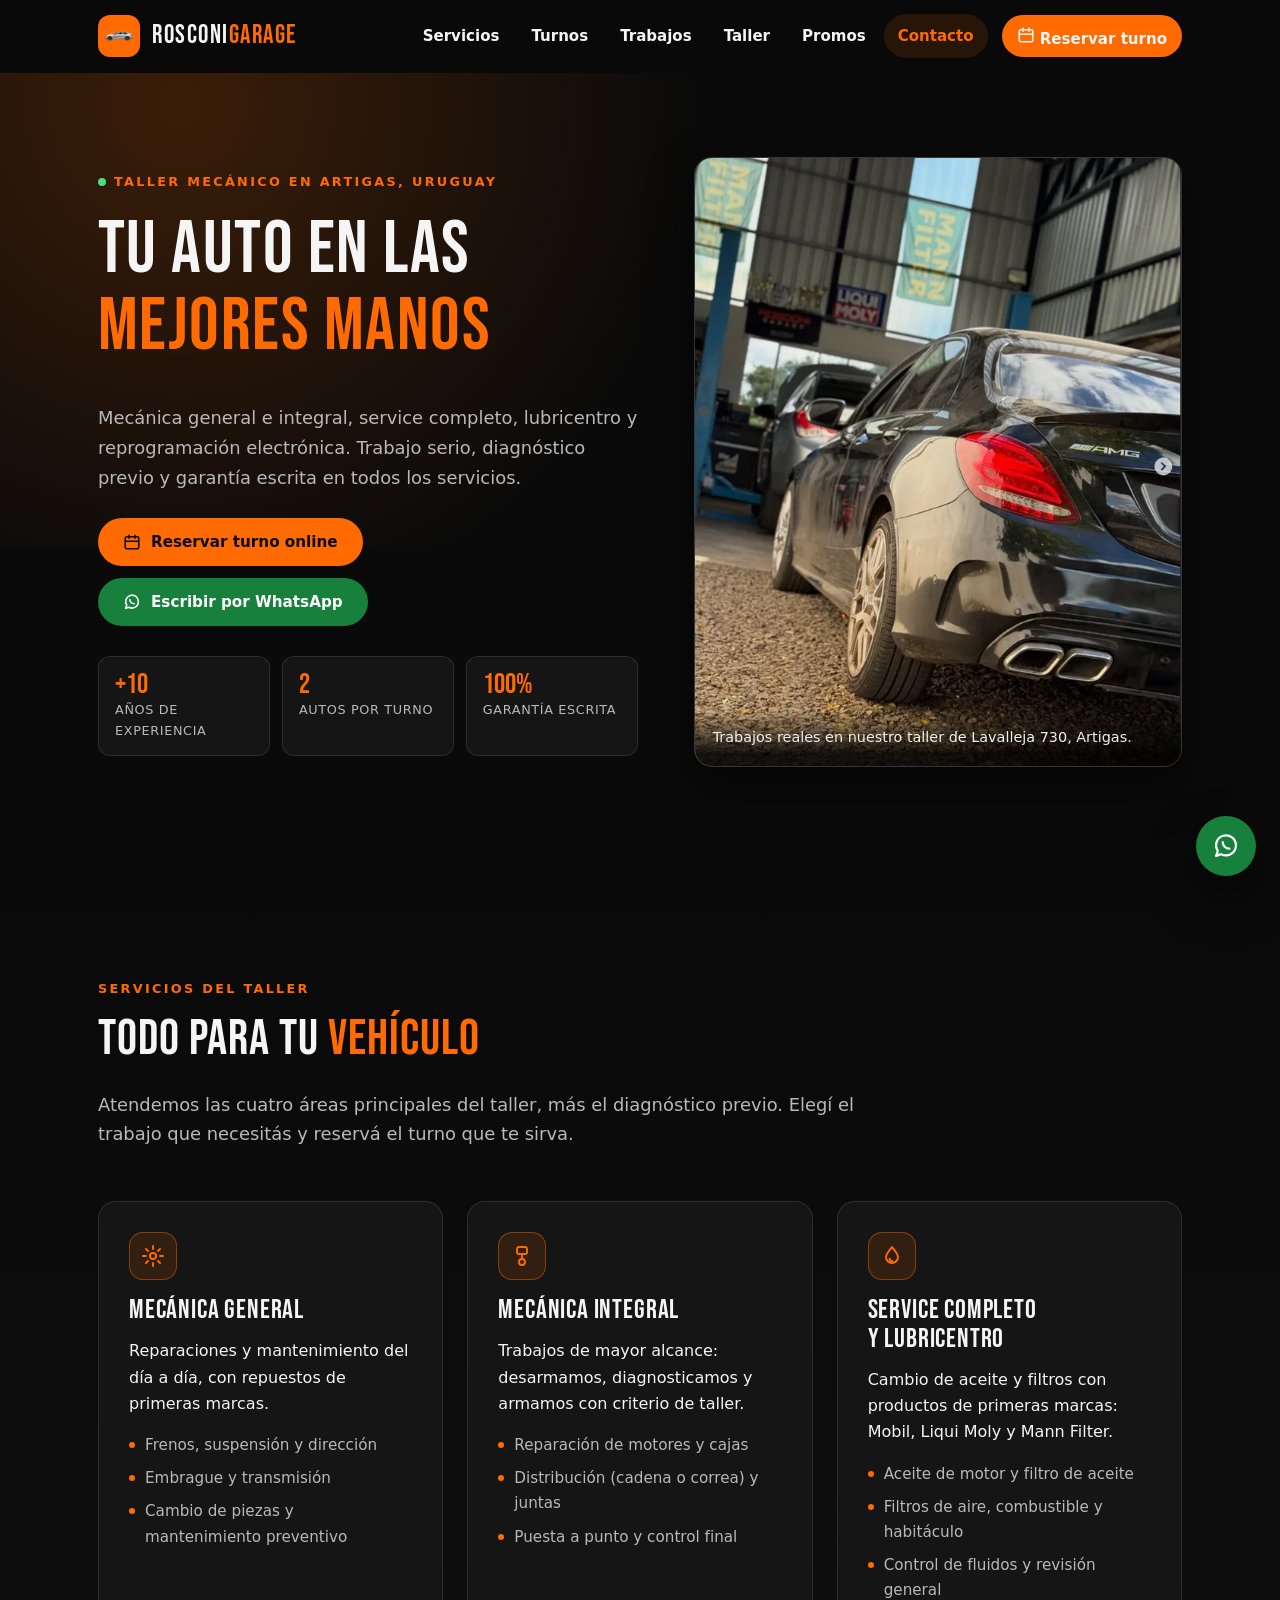
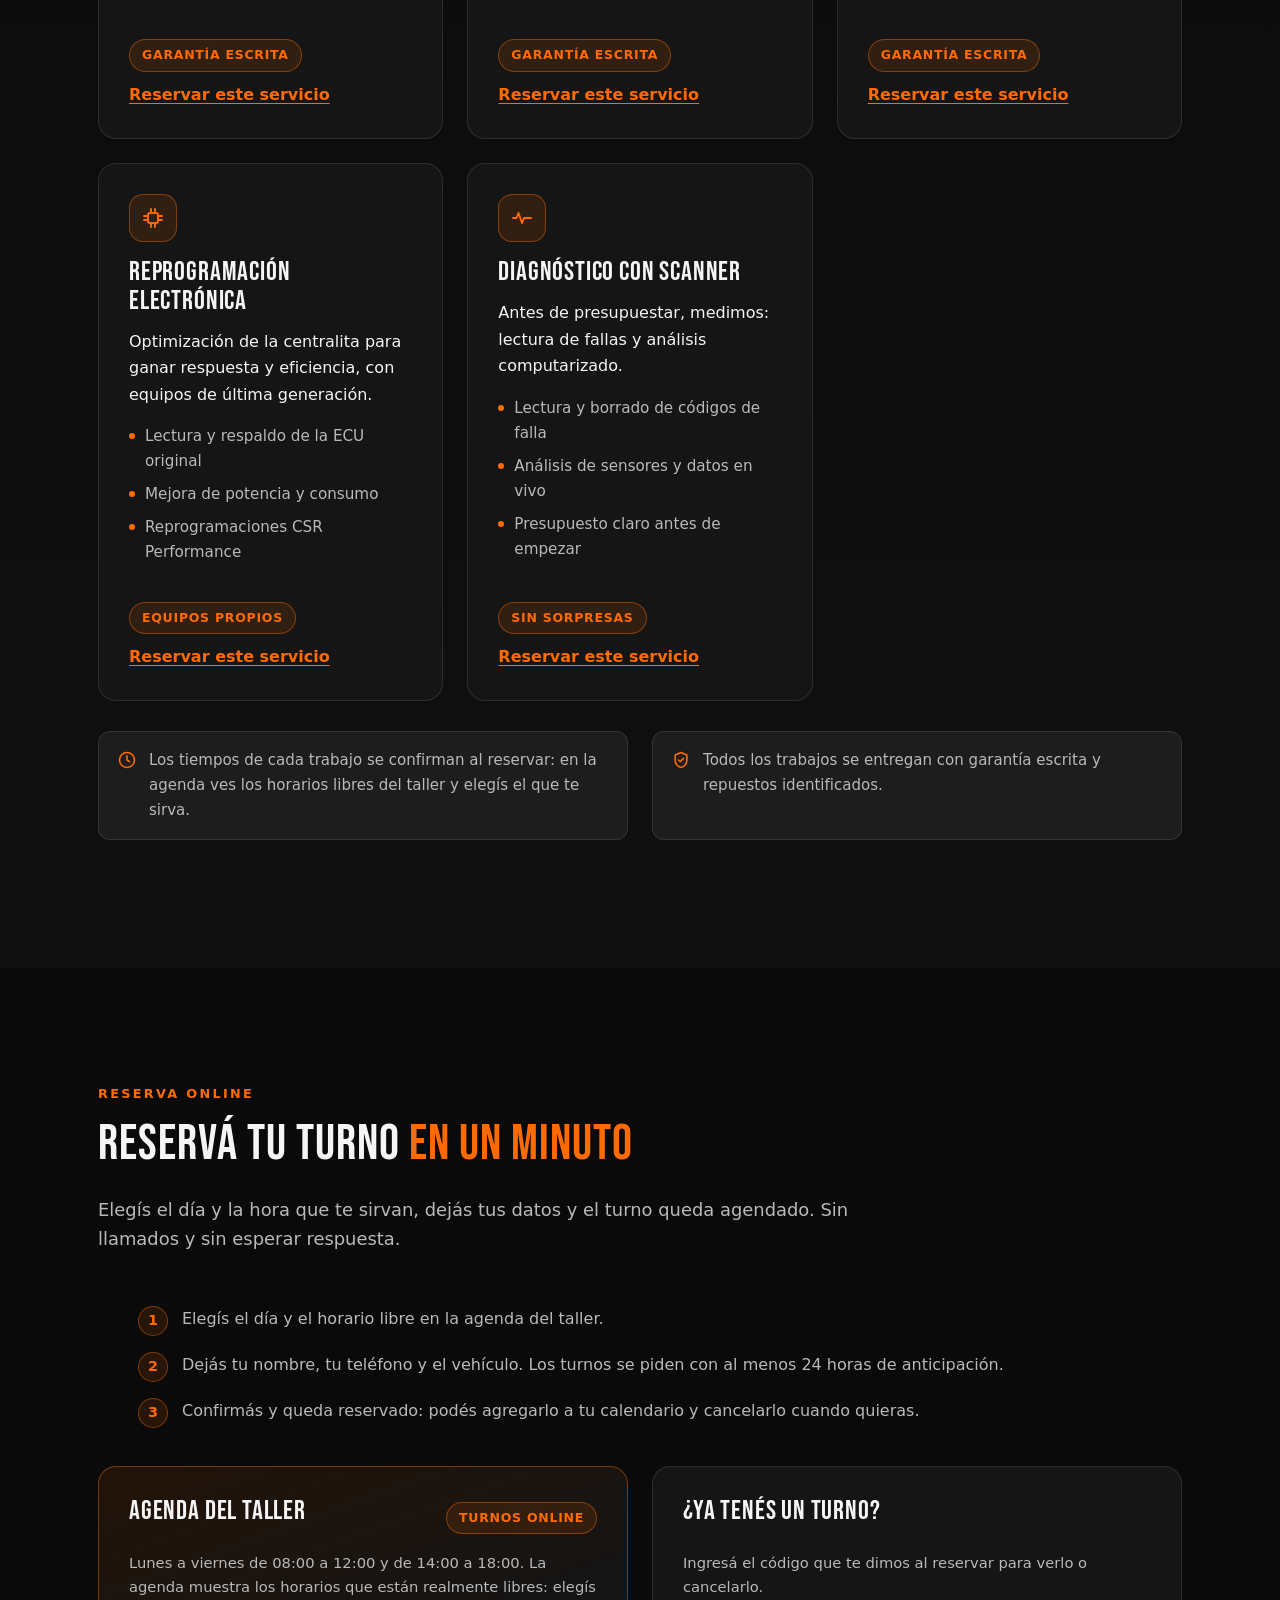
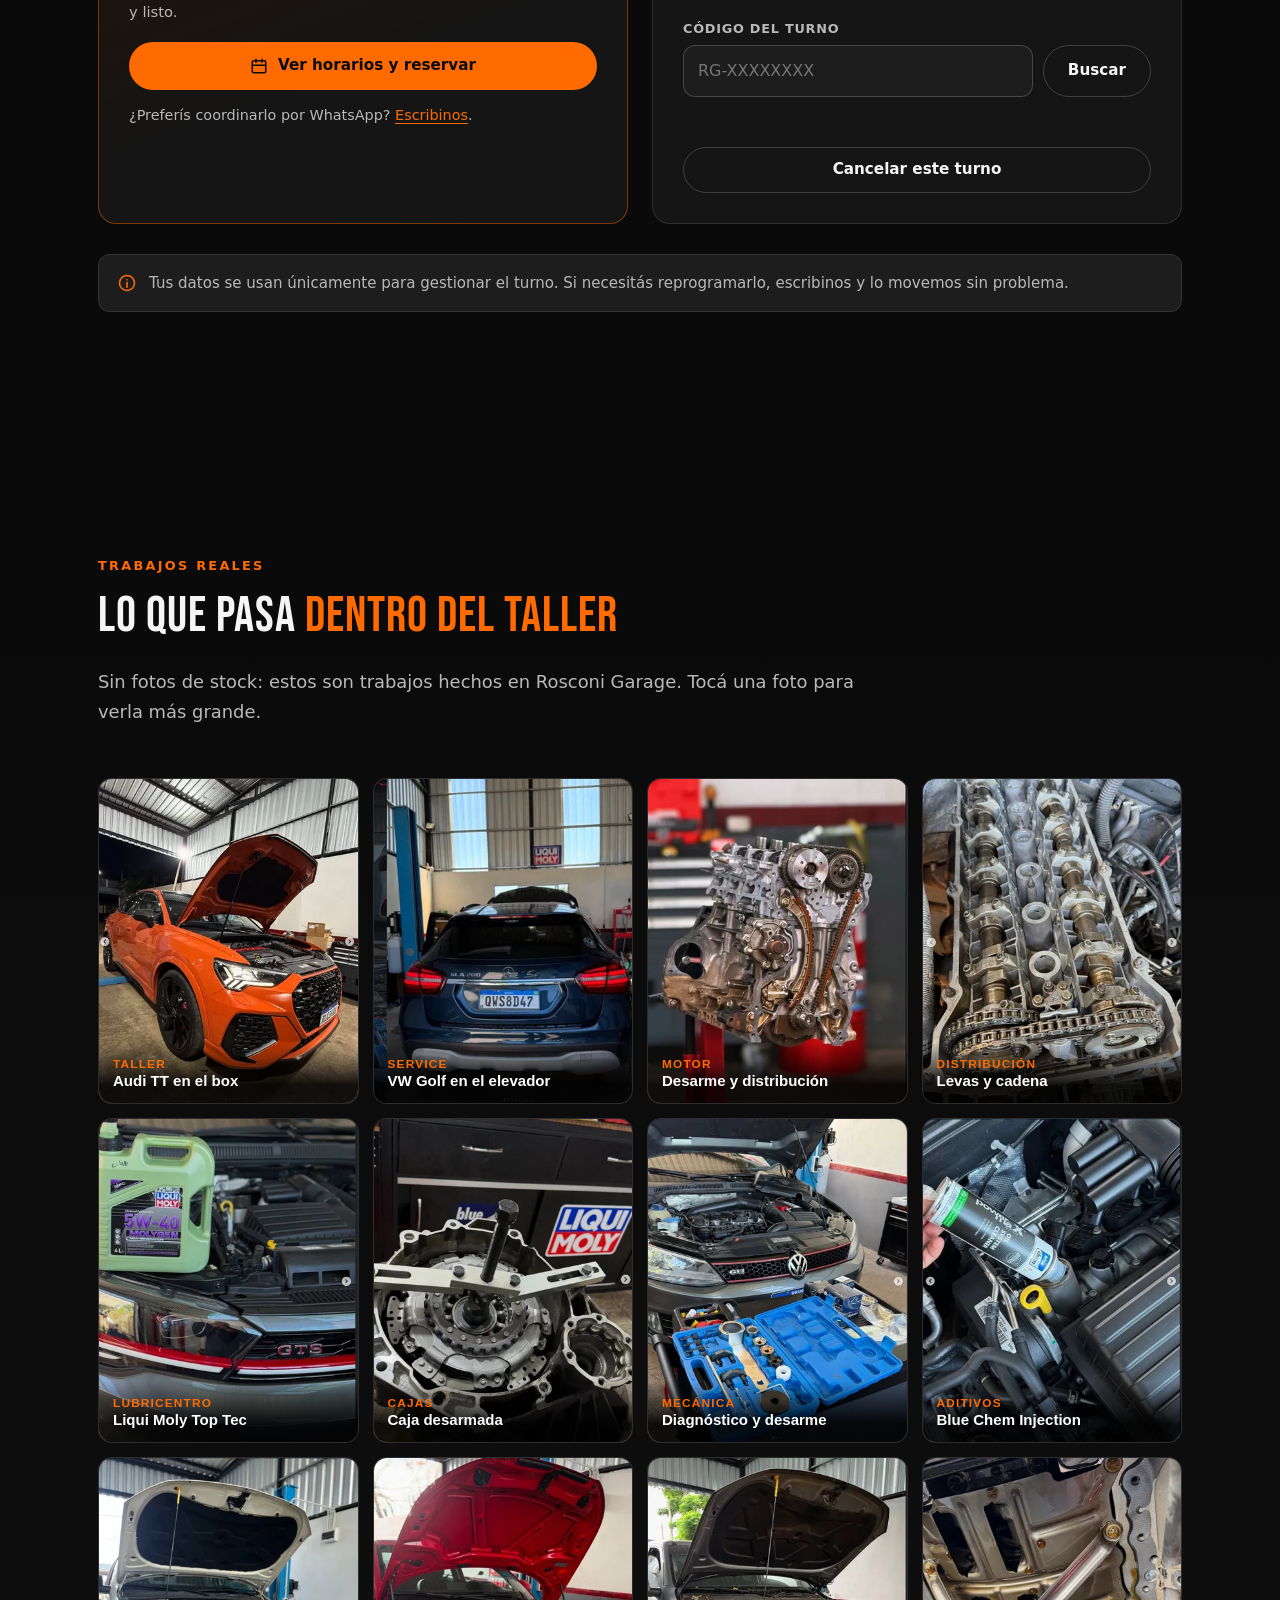
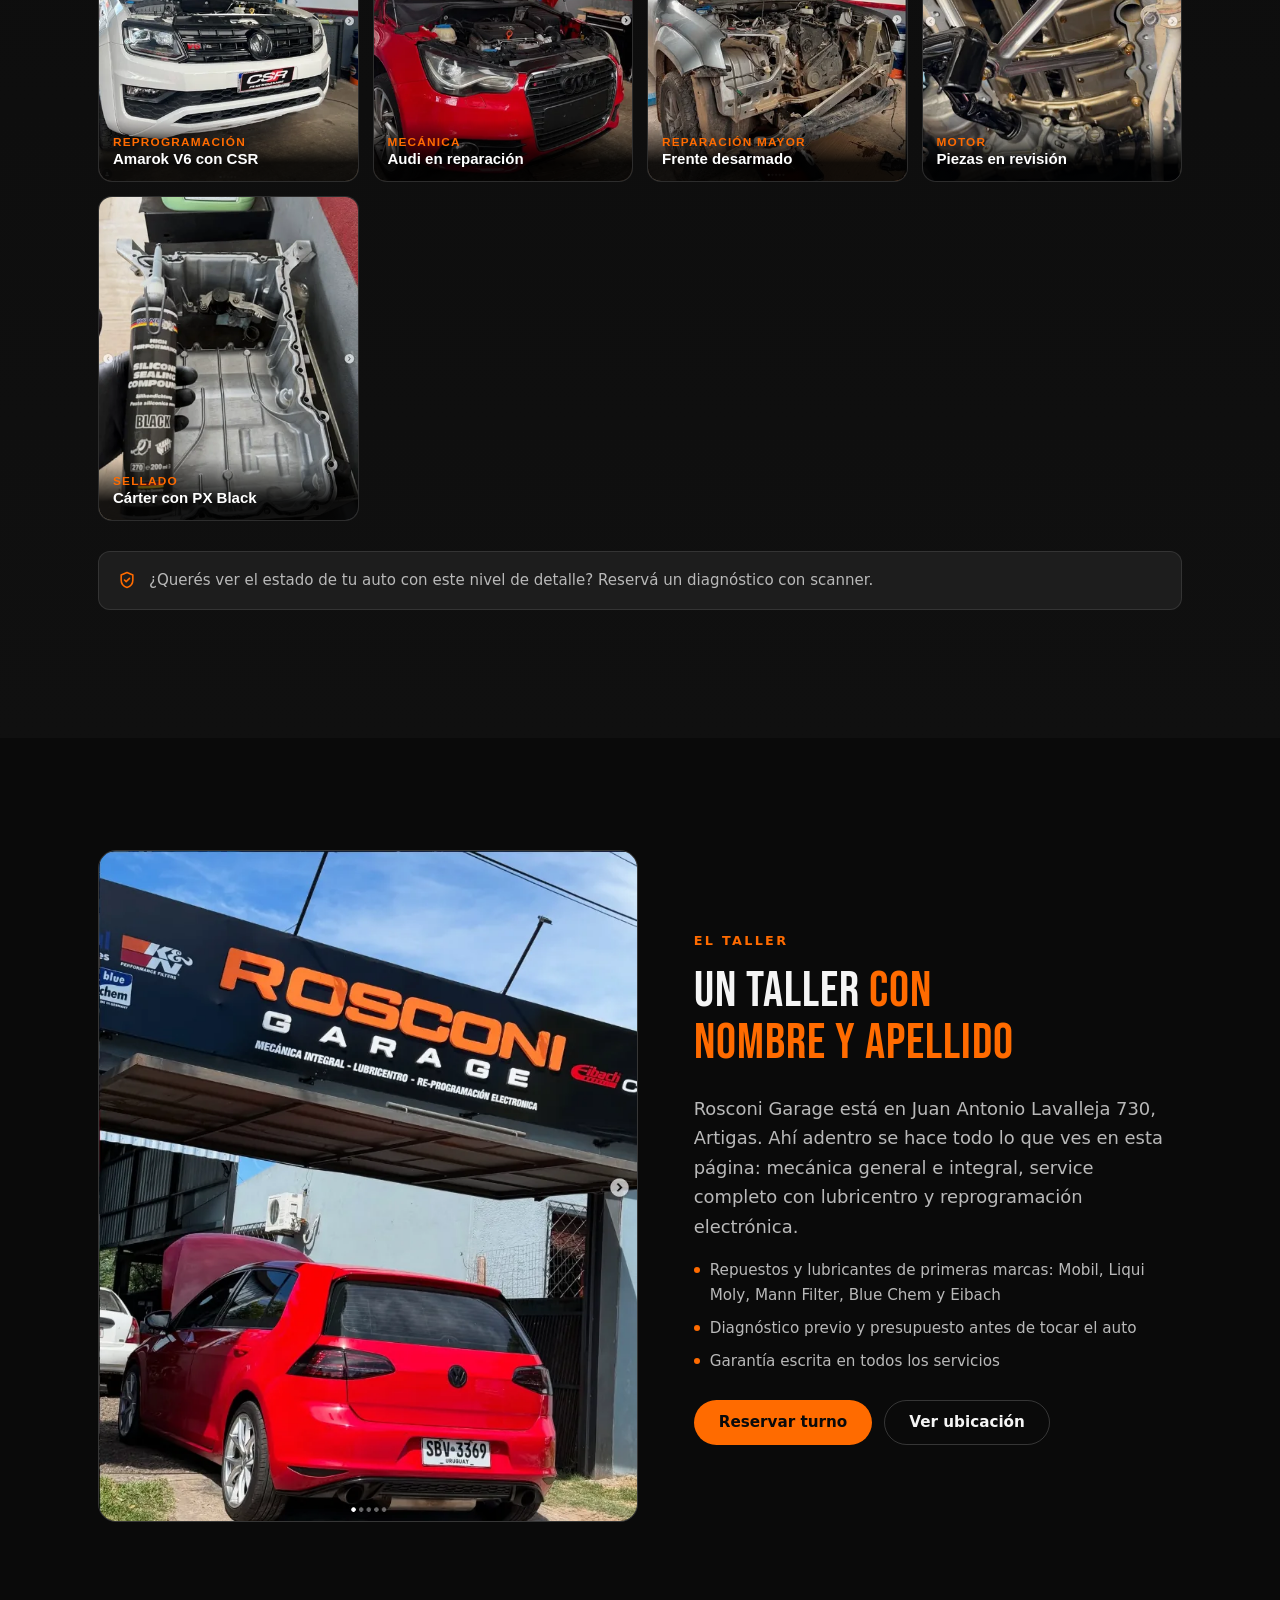
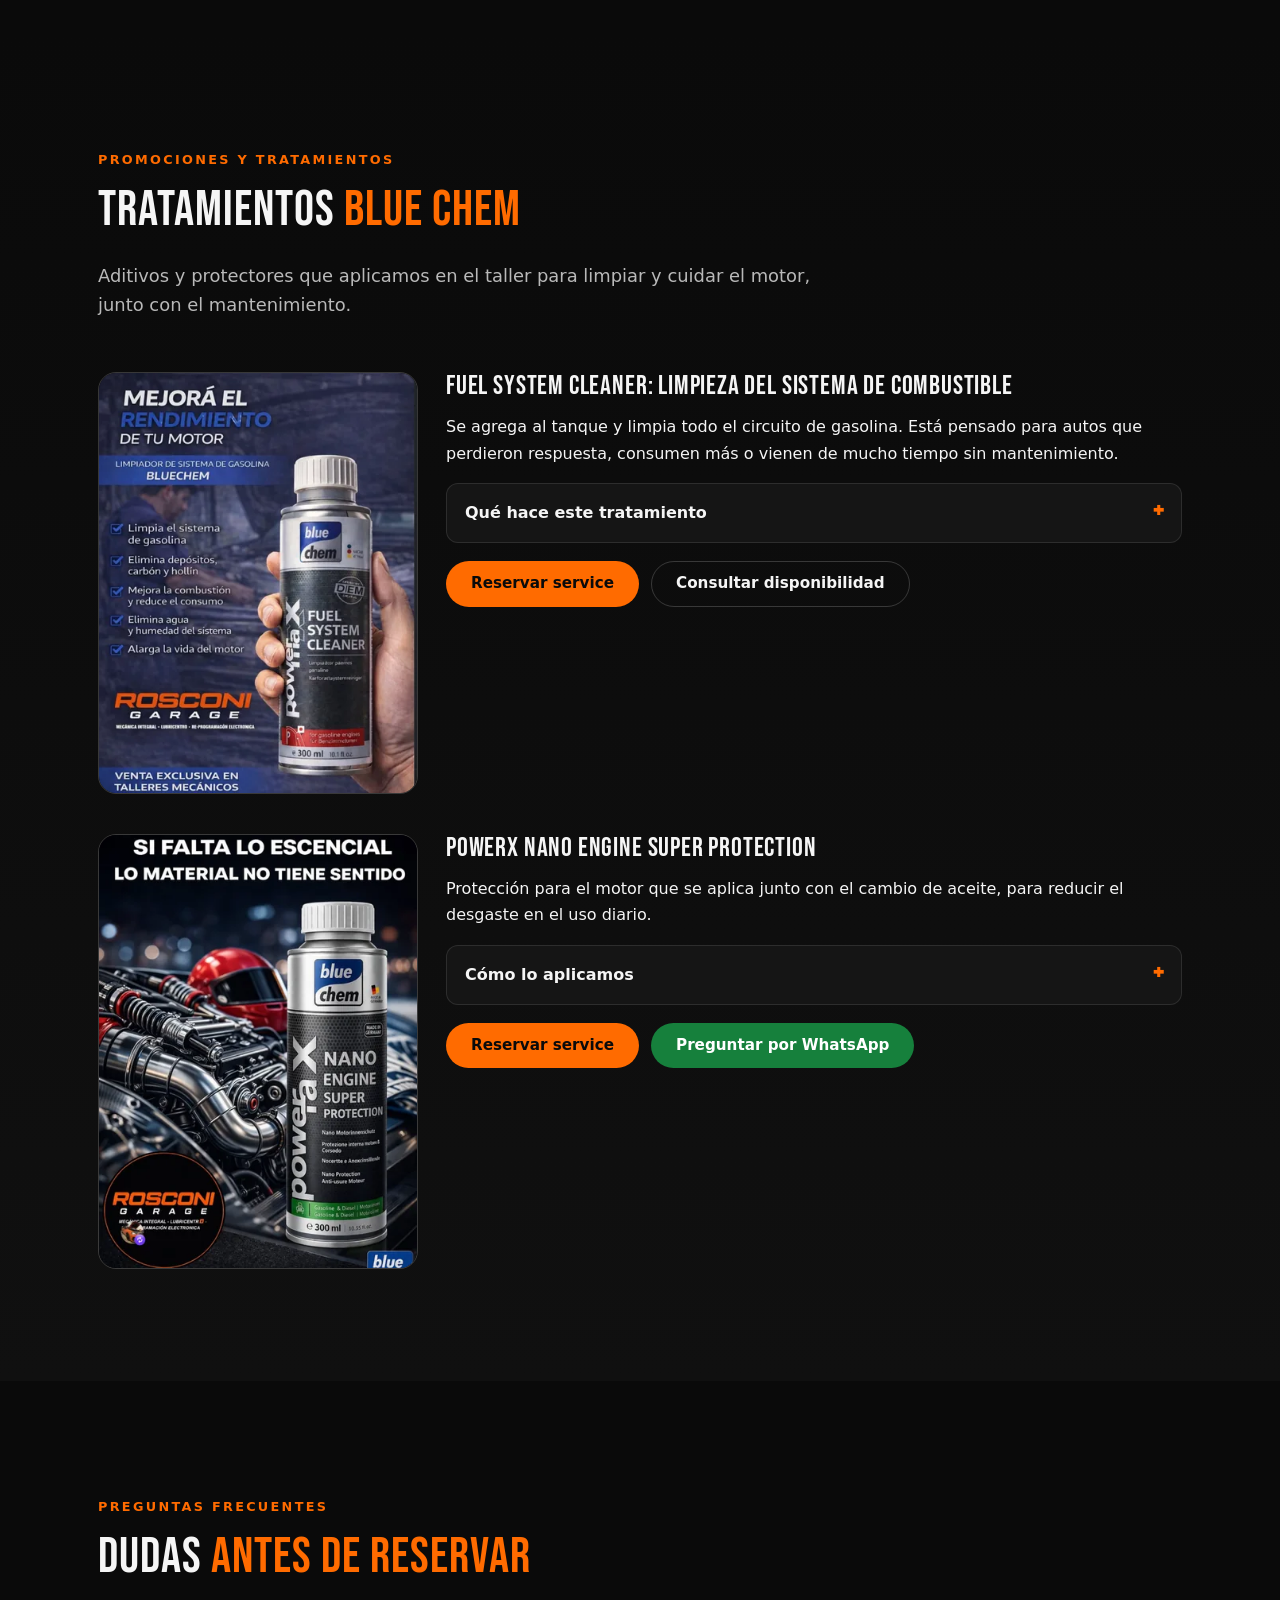
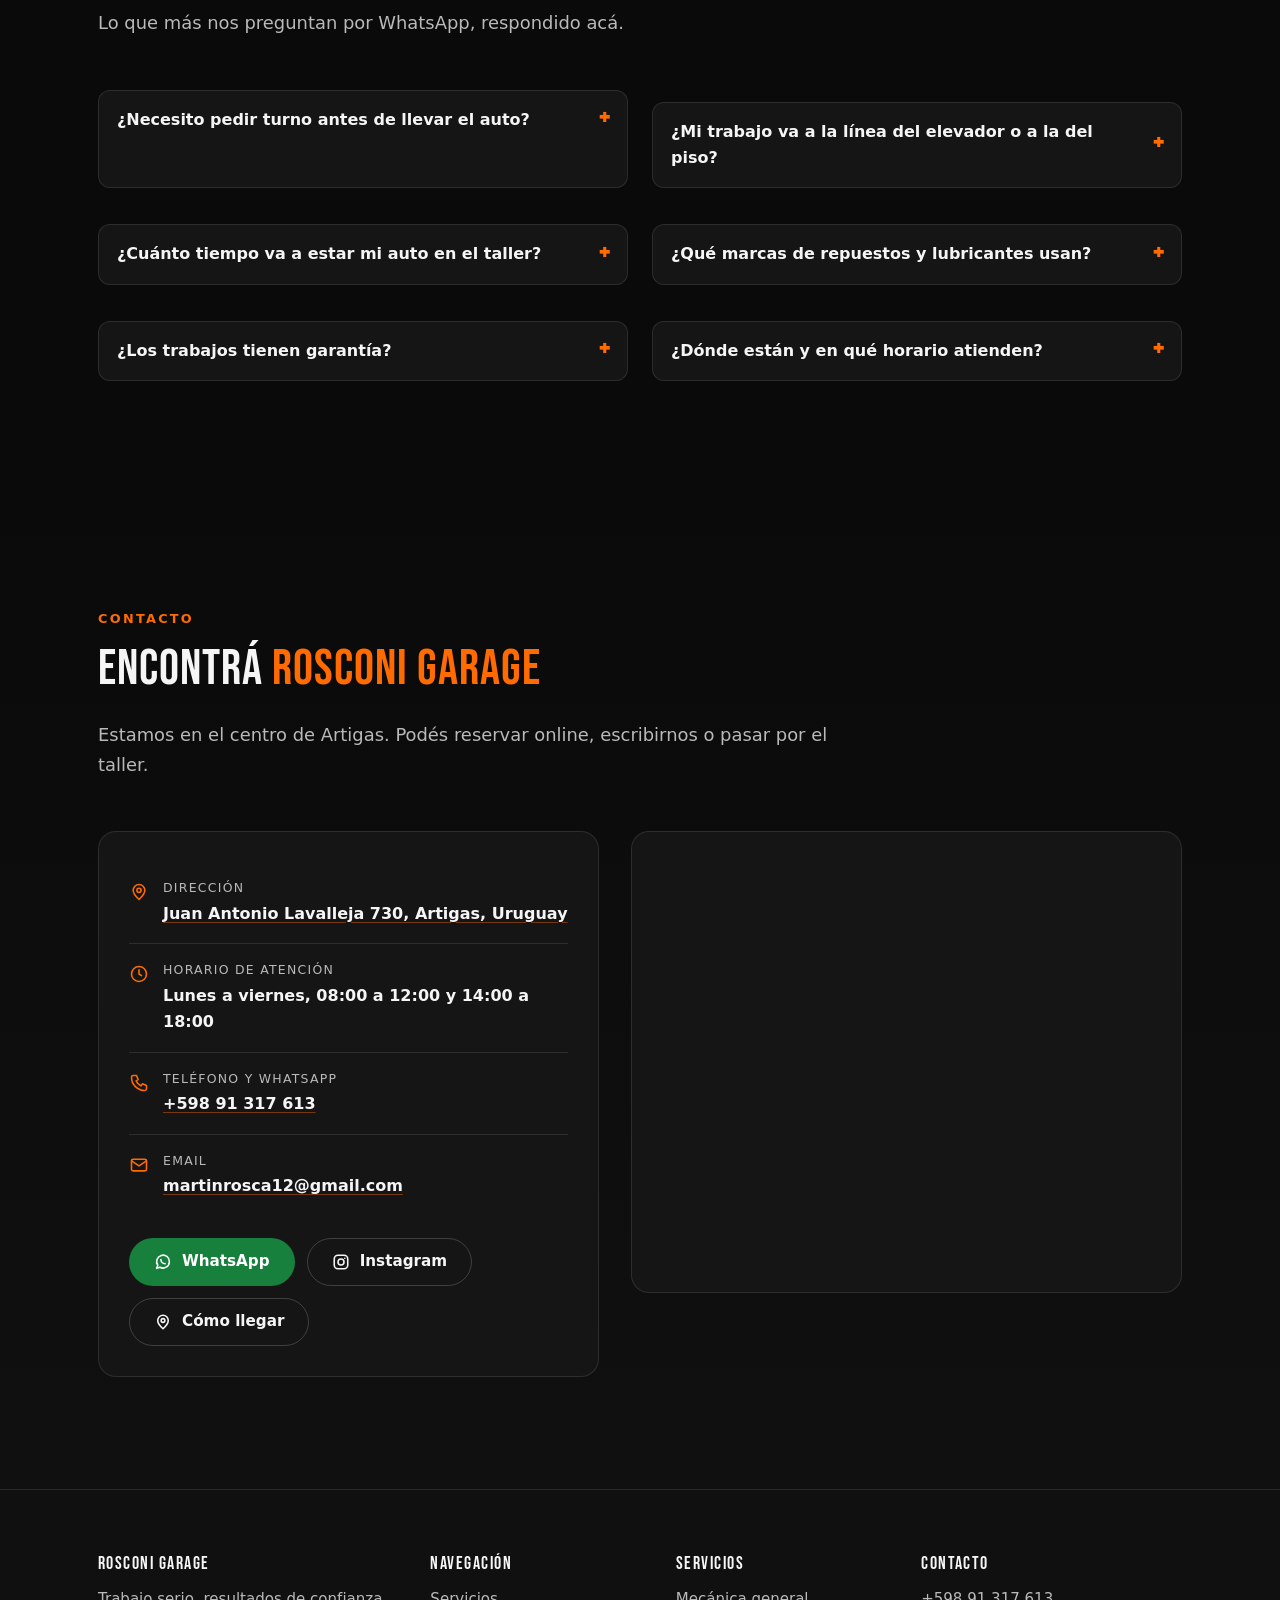
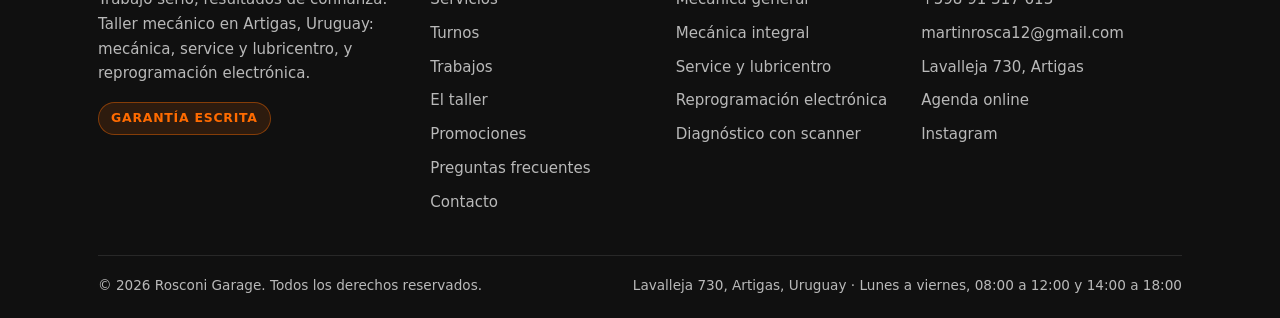
==== commit 19dbb961: "Sistema de turnos propio: Google Calendar + Apps Script (reemplaza Cal.com) Backend (tools/appsscrip" ====
--- a/index.html
+++ b/index.html
@@ -81,7 +81,7 @@
         <a href="#taller">Taller</a>
         <a href="#promos">Promos</a>
         <a href="#contacto">Contacto</a>
-        <a class="btn btn--primary nav__cta" href="#turnos">
+        <a class="btn btn--primary nav__cta" href="#turnos" data-abrir-reserva>
           <svg viewBox="0 0 24 24" aria-hidden="true" focusable="false"><rect x="3" y="5" width="18" height="16" rx="2"/><path d="M8 3v4M16 3v4M3 11h18"/></svg>
           Reservar turno
         </a>
@@ -103,7 +103,7 @@
             Trabajo serio, diagnóstico previo y garantía escrita en todos los servicios.
           </p>
           <div class="hero__cta">
-            <a class="btn btn--primary" href="#turnos">
+            <a class="btn btn--primary" href="#turnos" data-abrir-reserva>
               <svg viewBox="0 0 24 24" aria-hidden="true" focusable="false"><rect x="3" y="5" width="18" height="16" rx="2"/><path d="M8 3v4M16 3v4M3 11h18"/></svg>
               Reservar turno online
             </a>
@@ -115,7 +115,7 @@
           </div>
           <ul class="hero__facts">
             <li class="fact"><span class="fact__number">+10</span><span class="fact__label">Años de experiencia</span></li>
-            <li class="fact"><span class="fact__number">2</span><span class="fact__label">Líneas de trabajo</span></li>
+            <li class="fact"><span class="fact__number">2</span><span class="fact__label">Autos por turno</span></li>
             <li class="fact"><span class="fact__number">100%</span><span class="fact__label">Garantía escrita</span></li>
           </ul>
         </div>
@@ -156,7 +156,7 @@
             </ul>
             <div class="servicio__pie">
               <span class="tag tag--accent">Garantía escrita</span>
-              <a href="#turnos">Reservar este servicio</a>
+              <button class="servicio__cta" type="button" data-abrir-reserva data-servicio="Mecánica general">Reservar este servicio</button>
             </div>
           </article>
 
@@ -173,7 +173,7 @@
             </ul>
             <div class="servicio__pie">
               <span class="tag tag--accent">Garantía escrita</span>
-              <a href="#turnos">Reservar este servicio</a>
+              <button class="servicio__cta" type="button" data-abrir-reserva data-servicio="Mecánica integral">Reservar este servicio</button>
             </div>
           </article>
 
@@ -190,7 +190,7 @@
             </ul>
             <div class="servicio__pie">
               <span class="tag tag--accent">Garantía escrita</span>
-              <a href="#turnos">Reservar este servicio</a>
+              <button class="servicio__cta" type="button" data-abrir-reserva data-servicio="Service completo y lubricentro">Reservar este servicio</button>
             </div>
           </article>
 
@@ -207,7 +207,7 @@
             </ul>
             <div class="servicio__pie">
               <span class="tag tag--accent">Equipos propios</span>
-              <a href="#turnos">Reservar este servicio</a>
+              <button class="servicio__cta" type="button" data-abrir-reserva data-servicio="Reprogramación electrónica">Reservar este servicio</button>
             </div>
           </article>
 
@@ -224,7 +224,7 @@
             </ul>
             <div class="servicio__pie">
               <span class="tag tag--accent">Sin sorpresas</span>
-              <a href="#turnos">Reservar este servicio</a>
+              <button class="servicio__cta" type="button" data-abrir-reserva data-servicio="Diagnóstico con scanner">Reservar este servicio</button>
             </div>
           </article>
         </div>
@@ -232,8 +232,8 @@
         <div class="grid grid--2" style="margin-top: clamp(20px, 3vw, 30px);">
           <p class="notice reveal">
             <svg viewBox="0 0 24 24" aria-hidden="true" focusable="false"><circle cx="12" cy="12" r="9"/><path d="M12 7v5l3 2"/></svg>
-            Los tiempos de cada trabajo se confirman al reservar: en la agenda ves la duración estimada
-            y los horarios libres de cada línea del taller.
+            Los tiempos de cada trabajo se confirman al reservar: en la agenda ves los horarios
+            libres del taller y elegís el que te sirva.
           </p>
           <p class="notice reveal">
             <svg viewBox="0 0 24 24" aria-hidden="true" focusable="false"><path d="M12 3l7 3v6c0 4.5-3 7.9-7 9-4-1.1-7-4.5-7-9V6l7-3Z"/><path d="m9 12 2 2 4-4"/></svg>
@@ -247,80 +247,66 @@
       <div class="container">
         <div class="section-head reveal">
           <p class="eyebrow">Reserva online</p>
-          <h2 id="turnos-titulo">Reservá tu turno en <span class="highlight">3 pasos</span></h2>
+          <h2 id="turnos-titulo">Reservá tu turno <span class="highlight">en un minuto</span></h2>
           <p class="lead">
-            Trabajamos con dos líneas en paralelo, elevador y piso, así que podés reservar sin esperar
-            a que se libere todo el taller. La agenda muestra únicamente los horarios disponibles.
+            Elegís el día y la hora que te sirvan, dejás tus datos y el turno queda agendado.
+            Sin llamados y sin esperar respuesta.
           </p>
         </div>
 
         <ol class="steps reveal" style="margin-bottom: clamp(26px, 4vw, 38px);">
-          <li>Elegí el trabajo: si es un service rápido va a la línea de piso; si el auto tiene que subir al elevador, elegí esa línea.</li>
-          <li>Elegí el día y la hora en el calendario. Los turnos se piden con al menos 24 horas de anticipación.</li>
-          <li>Confirmás y listo: te llega la confirmación con los datos del turno.</li>
+          <li>Elegís el día y el horario libre en la agenda del taller.</li>
+          <li>Dejás tu nombre, tu teléfono y el vehículo. Los turnos se piden con al menos 24 horas de anticipación.</li>
+          <li>Confirmás y queda reservado: podés agregarlo a tu calendario y cancelarlo cuando quieras.</li>
         </ol>
 
-        <div class="turnos__grid">
-          <article class="card card--accent reveal" aria-labelledby="linea-a-titulo">
+        <div class="grid grid--2">
+          <div class="card card--accent reveal">
             <div class="lane__head">
-              <h3 id="linea-a-titulo">Turno en elevador</h3>
-              <span class="tag tag--accent">Línea A</span>
+              <h3>Agenda del taller</h3>
+              <span class="tag tag--accent">Turnos online</span>
             </div>
             <p class="lane__meta">
-              Para mecánica integral, distribución, cajas, frenos y todo trabajo que necesite el auto
-              elevado para trabajar con seguridad.
+              Lunes a viernes de 08:00 a 12:00 y de 14:00 a 18:00. La agenda muestra los horarios
+              que están realmente libres: elegís y listo.
             </p>
-            <a class="btn btn--primary btn--block"
-               href="https://cal.com/rosconigarage/turno-elevador"
-               target="_blank" rel="noopener"
-               data-cal-link="rosconigarage/turno-elevador"
-               data-cal-embed="#cal-elevador"
-               aria-controls="cal-elevador" aria-expanded="false">
+            <button class="btn btn--primary btn--block" type="button" data-abrir-reserva>
               <svg viewBox="0 0 24 24" aria-hidden="true" focusable="false"><rect x="3" y="5" width="18" height="16" rx="2"/><path d="M8 3v4M16 3v4M3 11h18"/></svg>
-              Ver horarios del elevador
-            </a>
-            <div class="booking-slot" id="cal-elevador" hidden>
-              <p class="booking-hint" role="status" data-cal-estado></p>
-            </div>
+              Ver horarios y reservar
+            </button>
             <p class="booking-hint">
               ¿Preferís coordinarlo por WhatsApp?
-              <a href="https://wa.me/59891317613?text=Hola%20Rosconi%20Garage%2C%20quiero%20un%20turno%20en%20elevador." target="_blank" rel="noopener">Escribinos</a>.
+              <a href="https://wa.me/59891317613?text=Hola%20Rosconi%20Garage%2C%20quiero%20pedir%20un%20turno." target="_blank" rel="noopener">Escribinos</a>.
             </p>
-          </article>
-
-          <article class="card reveal" aria-labelledby="linea-b-titulo">
+          </div>
+
+          <div class="card reveal">
             <div class="lane__head">
-              <h3 id="linea-b-titulo">Turno de service rápido</h3>
-              <span class="tag">Línea B</span>
+              <h3>¿Ya tenés un turno?</h3>
             </div>
             <p class="lane__meta">
-              Para cambio de aceite y filtros, lubricentro, scanner y diagnósticos: trabajos cortos
-              que se hacen en el piso del taller.
+              Ingresá el código que te dimos al reservar para verlo o cancelarlo.
             </p>
-            <a class="btn btn--ghost btn--block"
-               href="https://cal.com/rosconigarage/turno-service-rapido"
-               target="_blank" rel="noopener"
-               data-cal-link="rosconigarage/turno-service-rapido"
-               data-cal-embed="#cal-piso"
-               aria-controls="cal-piso" aria-expanded="false">
-              <svg viewBox="0 0 24 24" aria-hidden="true" focusable="false"><rect x="3" y="5" width="18" height="16" rx="2"/><path d="M8 3v4M16 3v4M3 11h18"/></svg>
-              Ver horarios de service rápido
-            </a>
-            <div class="booking-slot" id="cal-piso" hidden>
-              <p class="booking-hint" role="status" data-cal-estado></p>
-            </div>
-            <p class="booking-hint">
-              ¿Preferís coordinarlo por WhatsApp?
-              <a href="https://wa.me/59891317613?text=Hola%20Rosconi%20Garage%2C%20quiero%20un%20turno%20de%20service%20r%C3%A1pido." target="_blank" rel="noopener">Escribinos</a>.
-            </p>
-          </article>
+            <div class="campo">
+              <label for="gestion-codigo">Código del turno</label>
+              <div class="gestion__fila">
+                <input id="gestion-codigo" data-gestion-codigo type="text" autocomplete="off"
+                       placeholder="RG-XXXXXXXX" maxlength="11">
+                <button class="btn btn--ghost" type="button" data-gestion-buscar>Buscar</button>
+              </div>
+            </div>
+            <p class="reserva__estado" data-gestion-resultado role="status" aria-live="polite"></p>
+            <button class="btn btn--ghost btn--block" type="button" data-gestion-cancelar hidden>
+              Cancelar este turno
+            </button>
+          </div>
         </div>
 
         <p class="notice reveal" style="margin-top: clamp(22px, 3vw, 30px);">
           <svg viewBox="0 0 24 24" aria-hidden="true" focusable="false"><circle cx="12" cy="12" r="9"/><path d="M12 11v6M12 8h.01"/></svg>
           <span>
-            El calendario se abre acá mismo cuando tocás el botón. Tus datos se usan solo para gestionar
-            el turno. Si necesitás cambiar la fecha, podés hacerlo desde la confirmación.
+            Tus datos se usan únicamente para gestionar el turno. Si necesitás reprogramarlo,
+            escribinos y lo movemos sin problema.
           </span>
         </p>
 
@@ -328,10 +314,9 @@
           <p class="notice" style="margin-top: 16px;">
             <svg viewBox="0 0 24 24" aria-hidden="true" focusable="false"><circle cx="12" cy="12" r="9"/><path d="M12 11v6M12 8h.01"/></svg>
             <span>
-              El calendario de reservas necesita JavaScript. Mientras tanto podés
-              <a href="https://cal.com/rosconigarage" target="_blank" rel="noopener">abrir la agenda en Cal.com</a>
-              o escribirnos por <a href="https://wa.me/59891317613" target="_blank" rel="noopener">WhatsApp</a>
-              y coordinamos el turno.
+              La reserva online necesita JavaScript. Escribinos por
+              <a href="https://wa.me/59891317613" target="_blank" rel="noopener">WhatsApp</a> o por
+              <a href="mailto:martinrosca12@gmail.com">email</a> y te damos el turno.
             </span>
           </p>
         </noscript>
@@ -447,7 +432,7 @@
               <li>Garantía escrita en todos los servicios</li>
             </ul>
             <div class="hero__cta" style="margin-bottom: 0;">
-              <a class="btn btn--primary" href="#turnos">Reservar turno</a>
+              <a class="btn btn--primary" href="#turnos" data-abrir-reserva>Reservar turno</a>
               <a class="btn btn--ghost" href="https://maps.google.com/?q=Juan+Antonio+Lavalleja+730,+Artigas,+Uruguay" target="_blank" rel="noopener">
                 Ver ubicación
               </a>
@@ -495,7 +480,7 @@
               </div>
             </details>
             <div class="hero__cta" style="margin: 18px 0 0;">
-              <a class="btn btn--primary" href="#turnos">Reservar service</a>
+              <a class="btn btn--primary" href="#turnos" data-abrir-reserva data-servicio="Service completo y lubricentro">Reservar service</a>
               <a class="btn btn--ghost" href="https://wa.me/59891317613?text=Hola%20Rosconi%20Garage%2C%20quiero%20consultar%20por%20Blue%20Chem." target="_blank" rel="noopener">
                 Consultar disponibilidad
               </a>
@@ -529,7 +514,7 @@
               </div>
             </details>
             <div class="hero__cta" style="margin: 18px 0 0;">
-              <a class="btn btn--primary" href="#turnos">Reservar service</a>
+              <a class="btn btn--primary" href="#turnos" data-abrir-reserva data-servicio="Service completo y lubricentro">Reservar service</a>
               <a class="btn btn--whatsapp" href="https://wa.me/59891317613?text=Hola%20Rosconi%20Garage%2C%20quiero%20consultar%20por%20powerX%20Nano%20Engine." target="_blank" rel="noopener">
                 Preguntar por WhatsApp
               </a>
@@ -683,6 +668,98 @@
         </div>
       </div>
     </section>
+
+    <dialog class="reserva" id="reserva" aria-labelledby="reserva-titulo">
+      <div class="reserva__caja">
+        <button class="reserva__cerrar" type="button" data-reserva-cerrar aria-label="Cerrar la reserva de turno">&times;</button>
+
+        <header class="reserva__cabecera">
+          <p class="eyebrow">Reserva de turno</p>
+          <h3 id="reserva-titulo">Elegí el día y la hora</h3>
+        </header>
+
+        <p class="reserva__estado" data-reserva-estado role="status" aria-live="polite"></p>
+
+        <div data-reserva-panel hidden>
+          <div class="campo">
+            <label for="reserva-servicio">¿Qué necesitás?</label>
+            <select id="reserva-servicio" data-reserva-servicio></select>
+          </div>
+
+          <p class="reserva__rotulo" id="reserva-dias-rotulo">Días con atención</p>
+          <div class="reserva__dias" data-reserva-dias role="group" aria-labelledby="reserva-dias-rotulo" tabindex="-1"></div>
+
+          <p class="reserva__rotulo" id="reserva-horas-rotulo">Horarios libres</p>
+          <div class="reserva__horas" data-reserva-horas role="group" aria-labelledby="reserva-horas-rotulo"></div>
+
+          <form data-reserva-form novalidate>
+            <div class="campo">
+              <label for="reserva-nombre">Nombre y apellido <span aria-hidden="true">*</span></label>
+              <input id="reserva-nombre" name="nombre" type="text" autocomplete="name" maxlength="80" required>
+            </div>
+            <div class="campo">
+              <label for="reserva-telefono">Teléfono <span aria-hidden="true">*</span></label>
+              <input id="reserva-telefono" name="telefono" type="tel" inputmode="tel" autocomplete="tel"
+                     maxlength="20" required placeholder="099 123 456">
+            </div>
+            <div class="campo">
+              <label for="reserva-vehiculo">Vehículo <span aria-hidden="true">*</span></label>
+              <input id="reserva-vehiculo" name="vehiculo" type="text" maxlength="80" required
+                     placeholder="Marca, modelo y año">
+            </div>
+            <div class="campo">
+              <label for="reserva-email">Email (opcional)</label>
+              <input id="reserva-email" name="email" type="email" autocomplete="email" maxlength="120">
+            </div>
+            <div class="campo">
+              <label for="reserva-comentario">Comentario (opcional)</label>
+              <textarea id="reserva-comentario" name="comentario" rows="3" maxlength="500"></textarea>
+            </div>
+
+            <div class="oculto" aria-hidden="true">
+              <label for="reserva-empresa">Empresa</label>
+              <input id="reserva-empresa" name="empresa" type="text" tabindex="-1" autocomplete="off">
+            </div>
+
+            <button class="btn btn--primary btn--block" type="submit" data-reserva-enviar disabled>
+              Elegí un día y un horario
+            </button>
+            <p class="booking-hint">
+              ¿Algún problema para reservar?
+              <a href="https://wa.me/59891317613" target="_blank" rel="noopener" data-reserva-whatsapp-form>Confirmalo por WhatsApp</a>.
+            </p>
+          </form>
+        </div>
+
+        <div data-reserva-respaldo hidden>
+          <p class="booking-hint" data-reserva-respaldo-texto></p>
+          <a class="btn btn--whatsapp btn--block"
+             href="https://wa.me/59891317613?text=Hola%20Rosconi%20Garage%2C%20quiero%20pedir%20un%20turno."
+             target="_blank" rel="noopener">
+            Pedir turno por WhatsApp
+          </a>
+        </div>
+
+        <div data-reserva-exito hidden>
+          <h3 tabindex="-1" data-reserva-titulo-exito>Turno confirmado</h3>
+          <p class="reserva__resumen" data-reserva-resumen></p>
+          <p class="reserva__codigo">Código del turno: <strong data-reserva-codigo></strong></p>
+          <p class="booking-hint">
+            Guardá el código: con él podés ver o cancelar el turno desde la sección de turnos.
+          </p>
+          <div class="reserva__acciones">
+            <a class="btn btn--ghost" data-reserva-calendario href="#" target="_blank" rel="noopener">
+              Agregar a mi calendario
+            </a>
+            <a class="btn btn--whatsapp" data-reserva-whatsapp href="https://wa.me/59891317613"
+               target="_blank" rel="noopener">
+              Avisar por WhatsApp
+            </a>
+          </div>
+          <button class="btn btn--ghost btn--block" type="button" data-reserva-cerrar>Listo</button>
+        </div>
+      </div>
+    </dialog>
   </main>
 
   <footer class="footer">
@@ -784,8 +861,7 @@
       { "@type": "Country", "name": "Uruguay" }
     ],
     "sameAs": [
-      "https://www.instagram.com/rosconigarage/",
-      "https://cal.com/rosconigarage"
+      "https://www.instagram.com/rosconigarage/"
     ],
     "openingHoursSpecification": [
       {
@@ -852,7 +928,7 @@
       "name": "Reservar turno en el taller",
       "target": {
         "@type": "EntryPoint",
-        "urlTemplate": "https://cal.com/rosconigarage",
+        "urlTemplate": "https://jordanweb2016.github.io/Rosconi-Garage/#turnos",
         "inLanguage": "es",
         "actionPlatform": [
           "http://schema.org/DesktopWebPlatform",
--- a/assets/css/styles.css
+++ b/assets/css/styles.css
@@ -740,18 +740,6 @@
 /* --------------------------------------------------------------------------
    9. Turnos / reserva online
    -------------------------------------------------------------------------- */
-.turnos__grid {
-  display: grid;
-  gap: clamp(20px, 3vw, 32px);
-}
-
-@media (min-width: 1000px) {
-  .turnos__grid {
-    grid-template-columns: 1fr 1fr;
-    align-items: start;
-  }
-}
-
 .lane__head {
   display: flex;
   flex-wrap: wrap;
@@ -767,27 +755,26 @@
   margin-bottom: 18px;
 }
 
-.booking-slot {
-  margin-top: 20px;
-}
-
-.booking-slot[hidden] {
-  display: none;
-}
-
-.cal-embed {
-  width: 100%;
-  min-height: 620px;
-  border: 1px solid var(--border);
-  border-radius: var(--radius-sm);
-  background: var(--surface-2);
-  overflow: hidden;
-}
-
 .booking-hint {
   margin-top: 14px;
   font-size: 0.9rem;
   color: var(--muted);
+}
+
+.servicio__cta {
+  padding: 0;
+  font: inherit;
+  font-weight: 600;
+  color: var(--accent);
+  background: none;
+  border: 0;
+  text-decoration: underline;
+  text-underline-offset: 3px;
+  cursor: pointer;
+}
+
+.servicio__cta:hover {
+  color: var(--text);
 }
 
 .steps {
@@ -1222,7 +1209,245 @@
   }
 }
 
-
-
-
-
+/* --------------------------------------------------------------------------
+   16. Reserva de turnos (dialogo y campos de formulario)
+   -------------------------------------------------------------------------- */
+.oculto {
+  position: absolute;
+  width: 1px;
+  height: 1px;
+  overflow: hidden;
+  clip-path: inset(50%);
+  white-space: nowrap;
+}
+
+.campo {
+  margin-bottom: 16px;
+}
+
+.campo label {
+  display: block;
+  font-size: 0.8rem;
+  font-weight: 700;
+  letter-spacing: 0.06em;
+  text-transform: uppercase;
+  color: var(--muted);
+  margin-bottom: 6px;
+}
+
+.campo input,
+.campo select,
+.campo textarea {
+  width: 100%;
+  padding: 12px 14px;
+  font: inherit;
+  color: var(--text);
+  background: var(--surface-2);
+  border: 1px solid var(--border-strong);
+  border-radius: var(--radius-sm);
+}
+
+.campo textarea {
+  resize: vertical;
+}
+
+.campo input:focus,
+.campo select:focus,
+.campo textarea:focus {
+  border-color: var(--accent);
+}
+
+.gestion__fila {
+  display: flex;
+  gap: 10px;
+}
+
+.gestion__fila input {
+  flex: 1;
+}
+
+.reserva {
+  width: min(96vw, 620px);
+  max-height: 92dvh;
+  margin: auto;
+  padding: 0;
+  border: 1px solid var(--border-strong);
+  border-radius: var(--radius);
+  background: var(--bg);
+  color: var(--text);
+  overflow-y: auto;
+}
+
+.reserva::backdrop {
+  background: rgba(0, 0, 0, 0.85);
+}
+
+.reserva__caja {
+  position: relative;
+  padding: clamp(20px, 4vw, 30px);
+}
+
+.reserva__cerrar {
+  position: absolute;
+  top: 12px;
+  right: 12px;
+  width: 44px;
+  height: 44px;
+  display: grid;
+  place-items: center;
+  border-radius: 50%;
+  border: 1px solid var(--border-strong);
+  background: var(--surface-2);
+  color: var(--text);
+  font-size: 1.3rem;
+  line-height: 1;
+  cursor: pointer;
+}
+
+.reserva__cabecera h3 {
+  margin-bottom: 0.2em;
+}
+
+.reserva__estado {
+  min-height: 1.5em;
+  margin: 8px 0 12px;
+  font-size: 0.92rem;
+  color: var(--muted);
+}
+
+.reserva__estado[data-tipo="cargando"] {
+  color: var(--accent);
+}
+
+.reserva__estado[data-tipo="error"] {
+  color: #ffb4a2;
+}
+
+.reserva__estado[data-tipo="ok"] {
+  color: #9ae6b4;
+}
+
+.reserva__rotulo {
+  margin: 18px 0 8px;
+  font-size: 0.76rem;
+  letter-spacing: 0.1em;
+  text-transform: uppercase;
+  color: var(--muted);
+}
+
+.reserva__dias {
+  display: flex;
+  gap: 8px;
+  overflow-x: auto;
+  padding-bottom: 6px;
+}
+
+.dia {
+  display: grid;
+  gap: 2px;
+  min-width: 92px;
+  padding: 10px 12px;
+  font: inherit;
+  text-align: left;
+  color: var(--text);
+  background: var(--surface);
+  border: 1px solid var(--border);
+  border-radius: var(--radius-sm);
+  cursor: pointer;
+}
+
+.dia:hover {
+  border-color: var(--accent);
+}
+
+.dia[aria-current="true"] {
+  background: var(--accent-soft);
+  border-color: var(--accent);
+}
+
+.dia__corta {
+  font-weight: 700;
+}
+
+.dia__nota {
+  font-size: 0.72rem;
+  letter-spacing: 0.05em;
+  text-transform: uppercase;
+  color: var(--muted);
+}
+
+.reserva__horas {
+  display: grid;
+  grid-template-columns: repeat(auto-fill, minmax(96px, 1fr));
+  gap: 8px;
+}
+
+.hora {
+  display: grid;
+  gap: 2px;
+  padding: 12px 10px;
+  font: inherit;
+  font-weight: 700;
+  color: var(--text);
+  background: var(--surface);
+  border: 1px solid var(--border);
+  border-radius: var(--radius-sm);
+  cursor: pointer;
+}
+
+.hora:hover {
+  border-color: var(--accent);
+}
+
+.hora[aria-current="true"] {
+  background: var(--accent);
+  border-color: var(--accent);
+  color: var(--on-accent);
+}
+
+.hora__nota {
+  font-size: 0.66rem;
+  font-weight: 600;
+  letter-spacing: 0.04em;
+  text-transform: uppercase;
+  color: var(--accent);
+}
+
+.hora[aria-current="true"] .hora__nota {
+  color: var(--on-accent);
+}
+
+.reserva__acciones {
+  display: flex;
+  flex-wrap: wrap;
+  gap: 10px;
+  margin: 16px 0;
+}
+
+.reserva__resumen {
+  font-weight: 700;
+}
+
+.reserva__codigo {
+  font-size: 0.95rem;
+  color: var(--muted);
+}
+
+.reserva__codigo strong {
+  font-size: 1.15rem;
+  letter-spacing: 0.04em;
+  color: var(--accent);
+}
+
+[data-reserva-whatsapp-form][data-destacar="true"] {
+  padding: 2px 6px;
+  border-radius: 6px;
+  background: var(--accent-soft);
+  color: var(--accent);
+  font-weight: 700;
+}
+
+
+
+
+
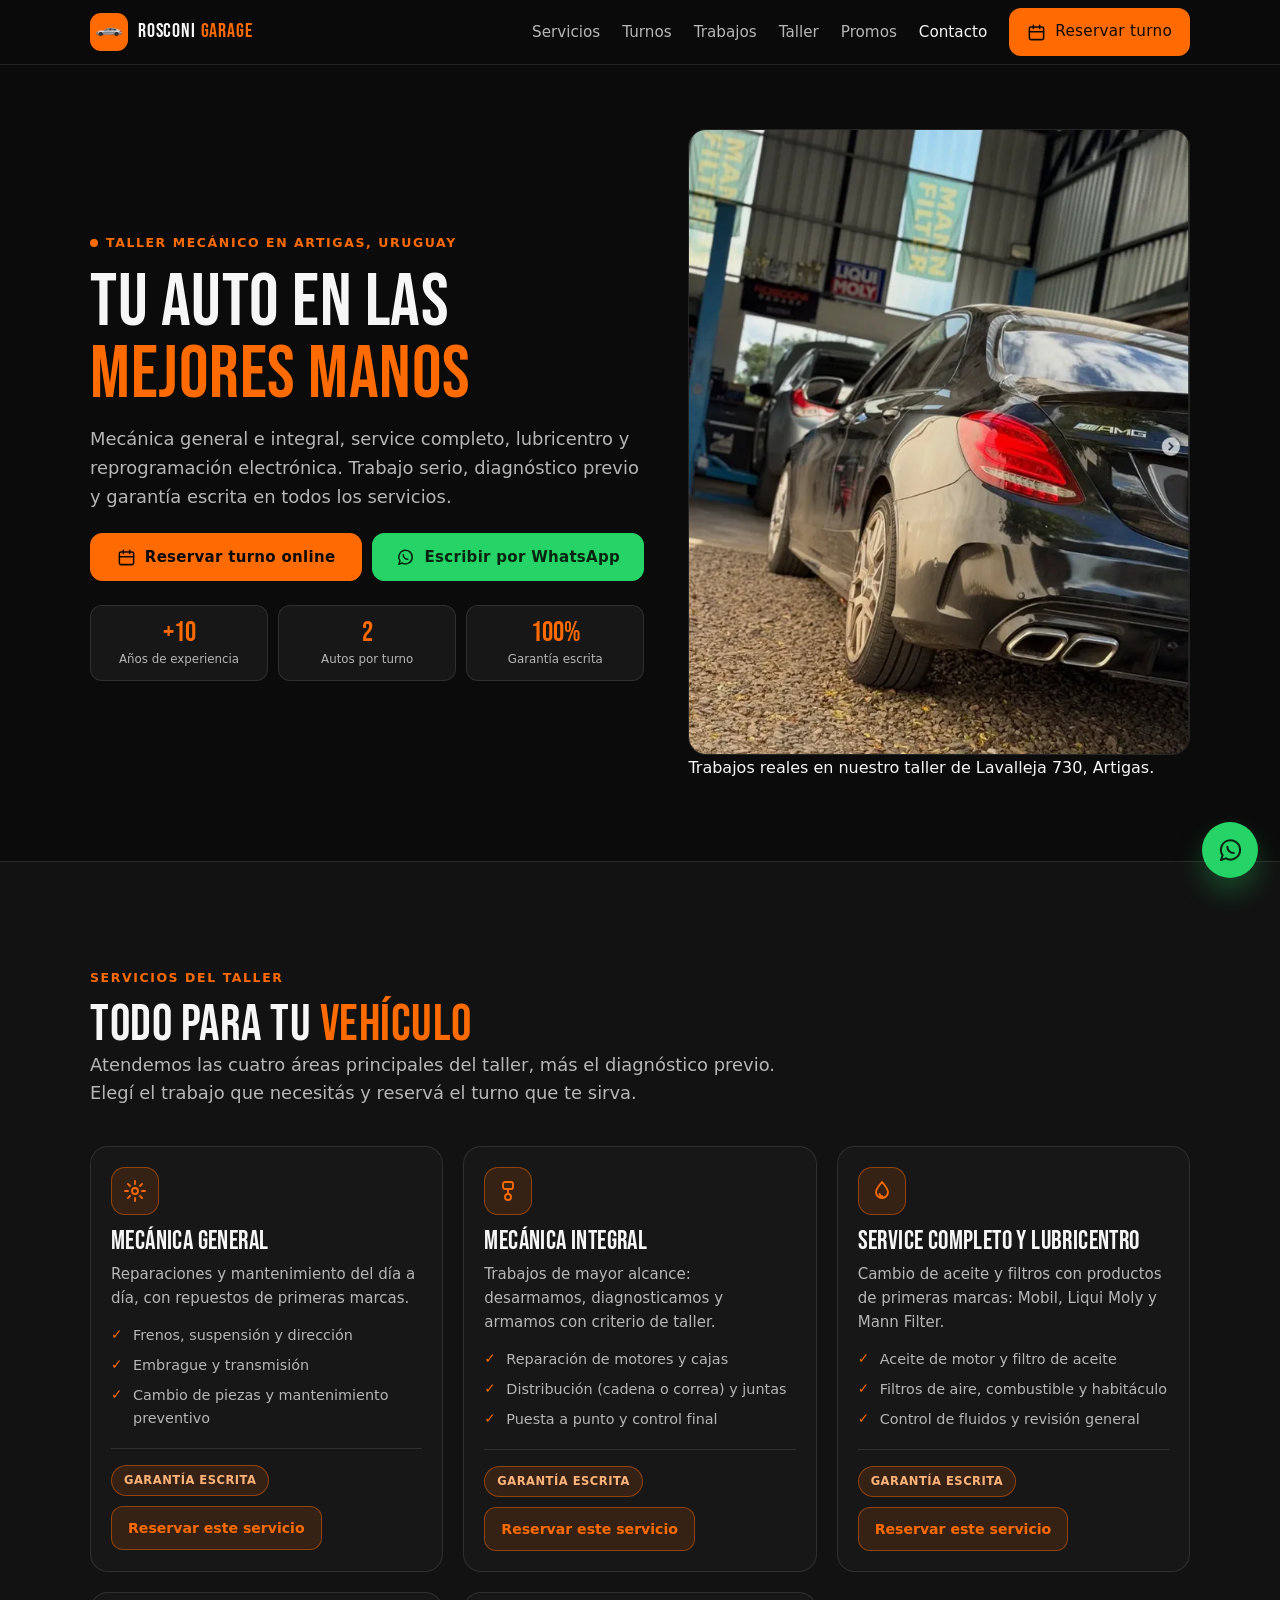
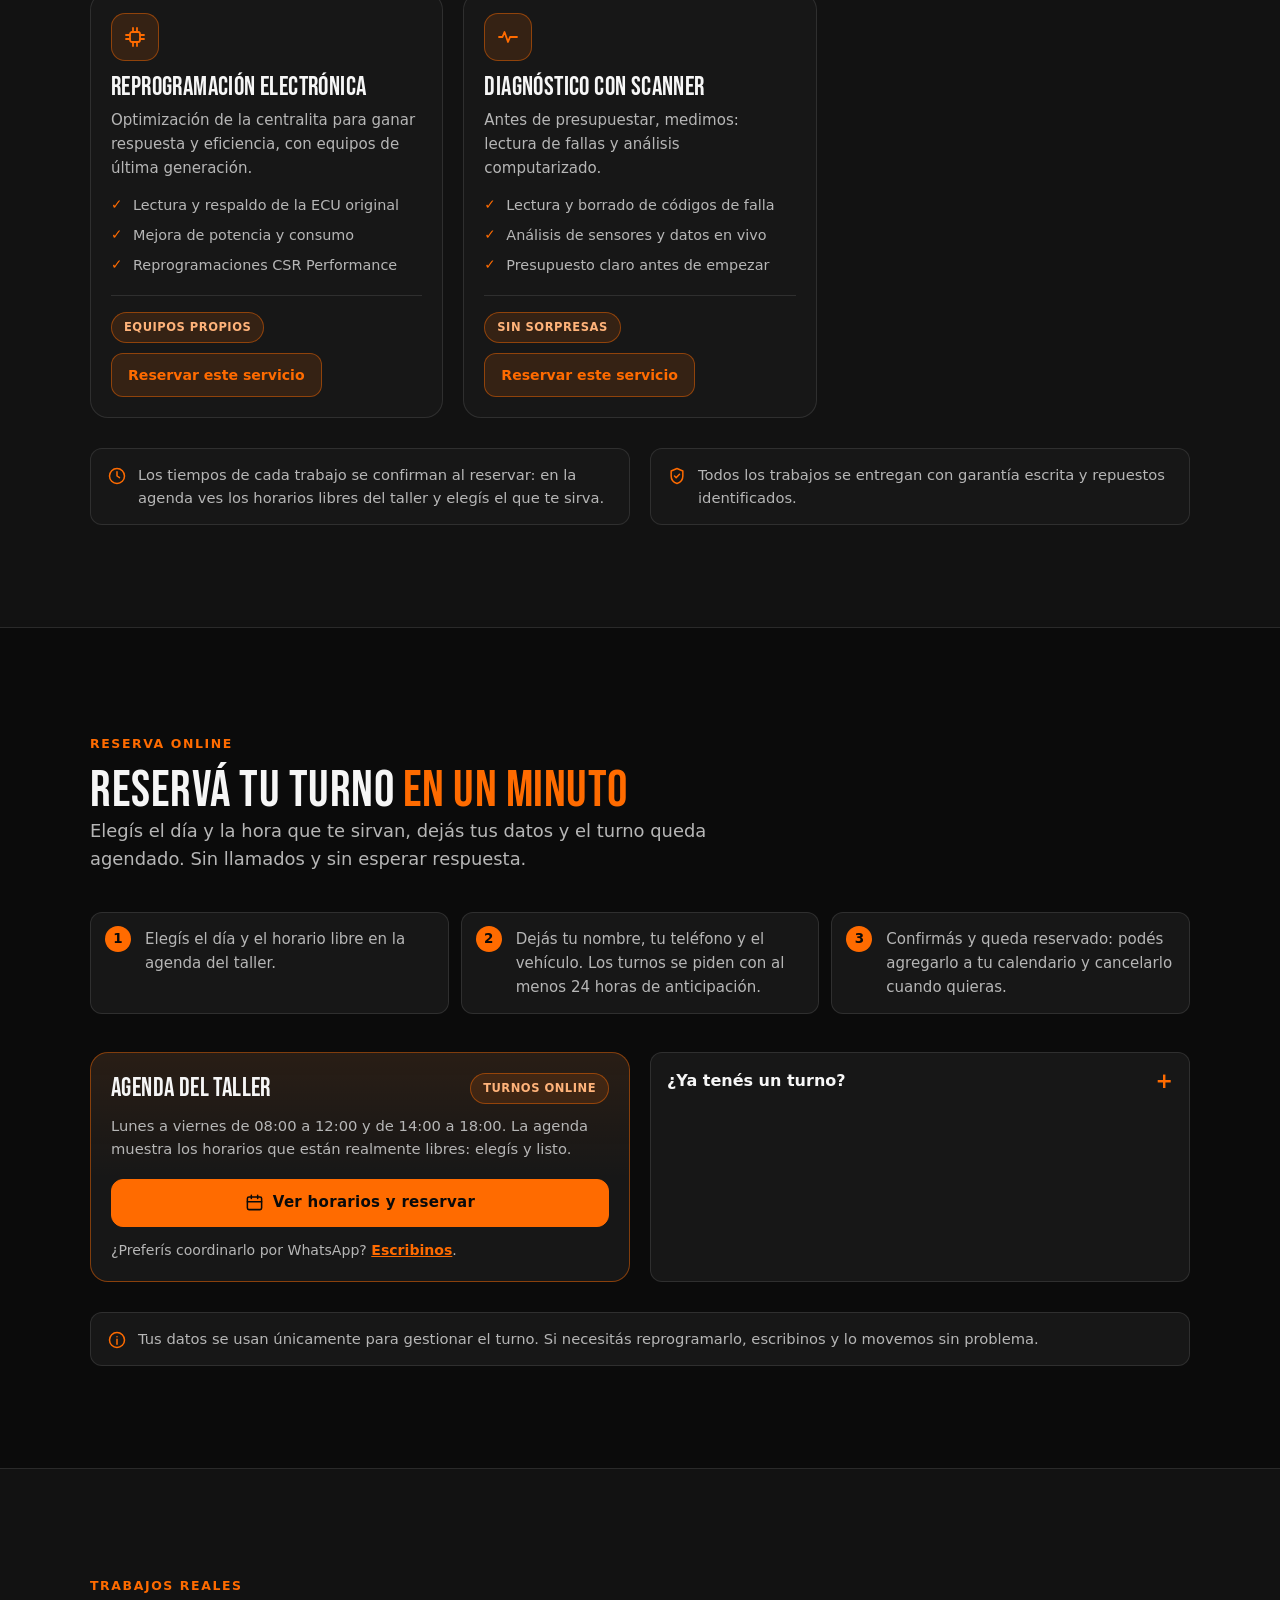
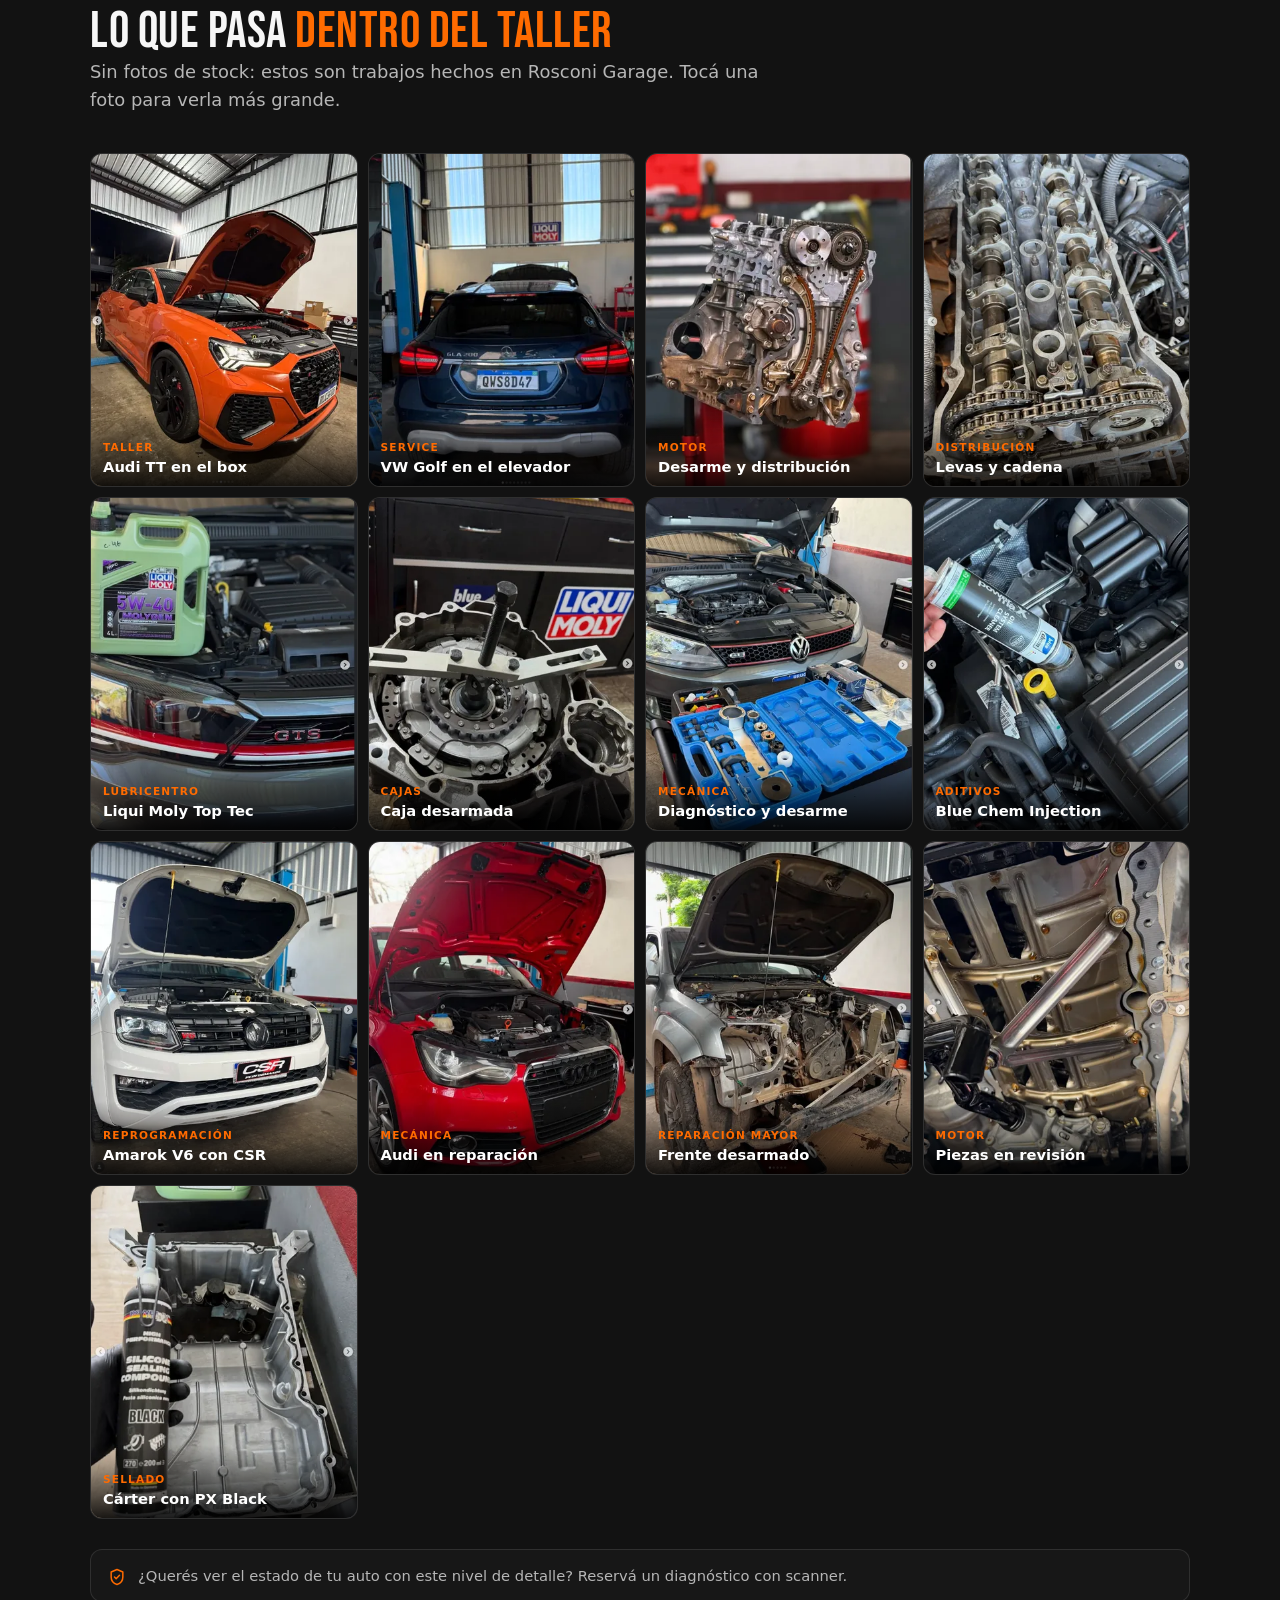
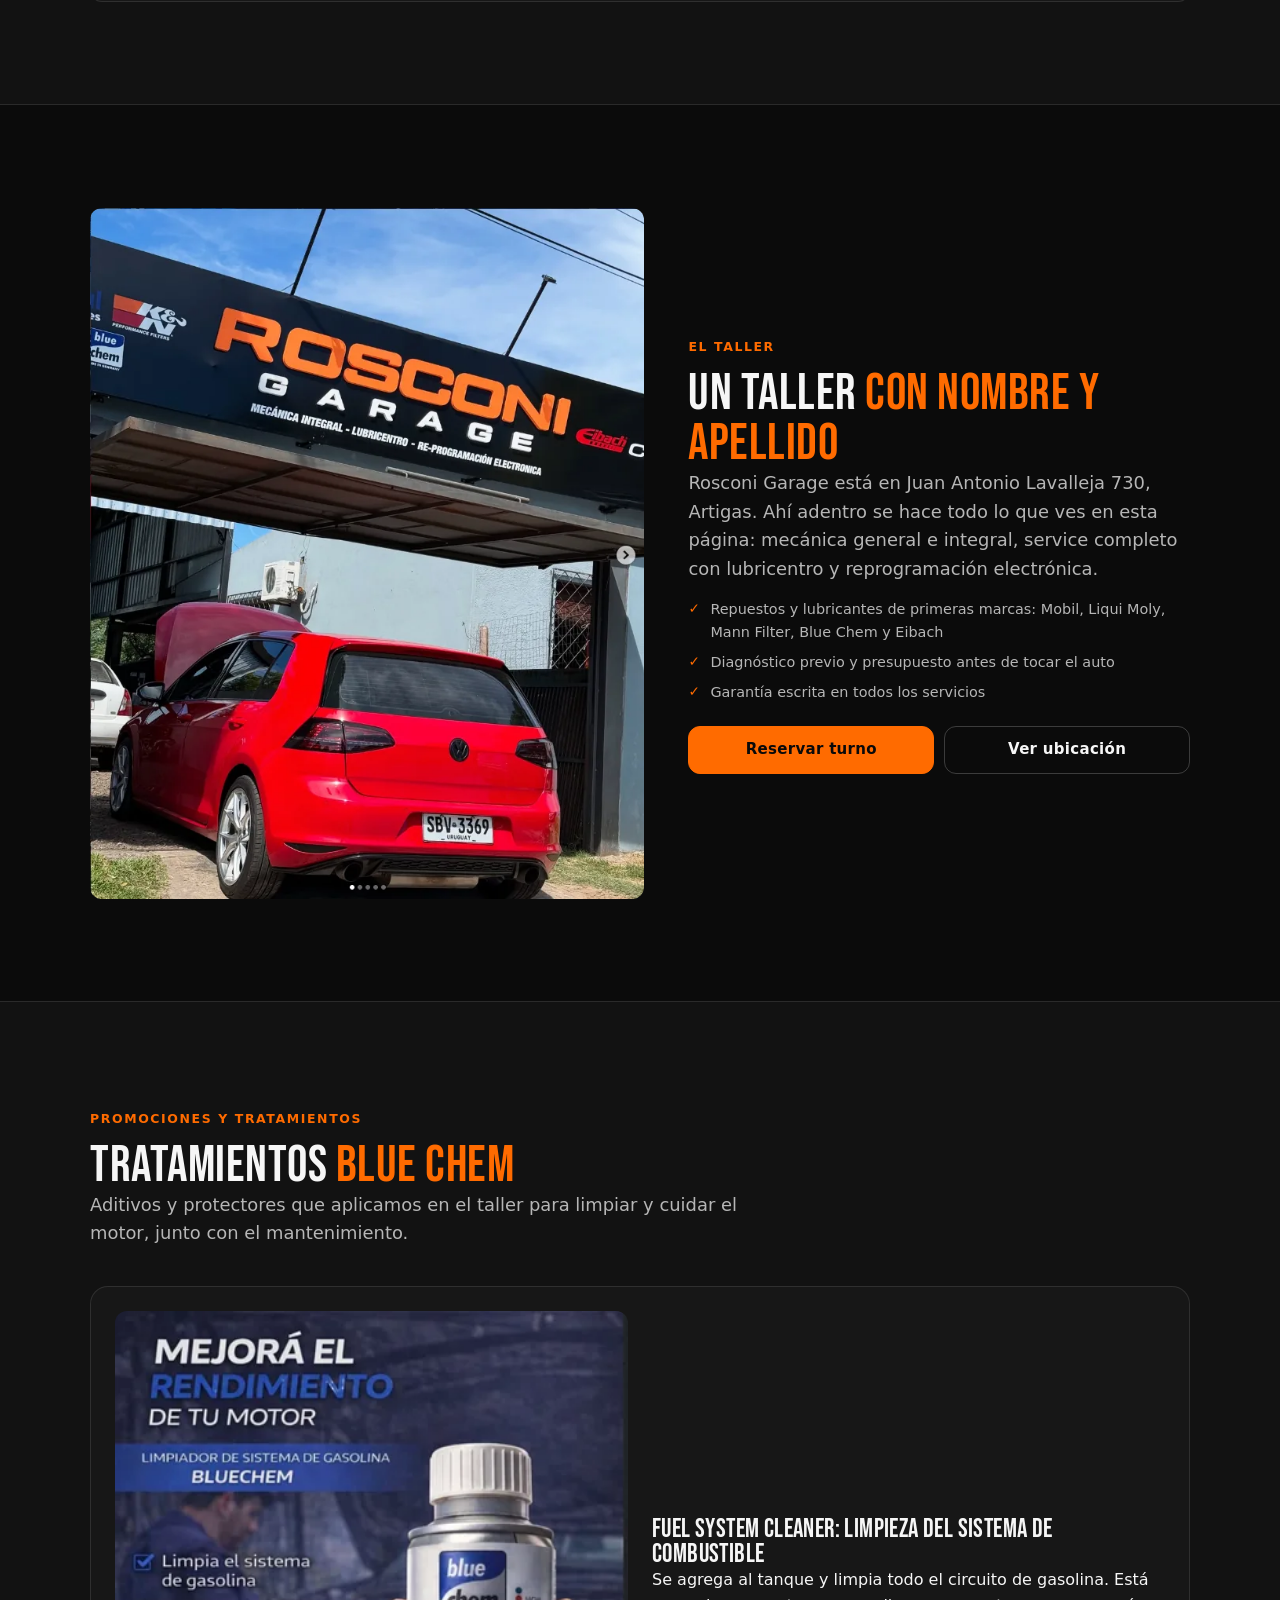
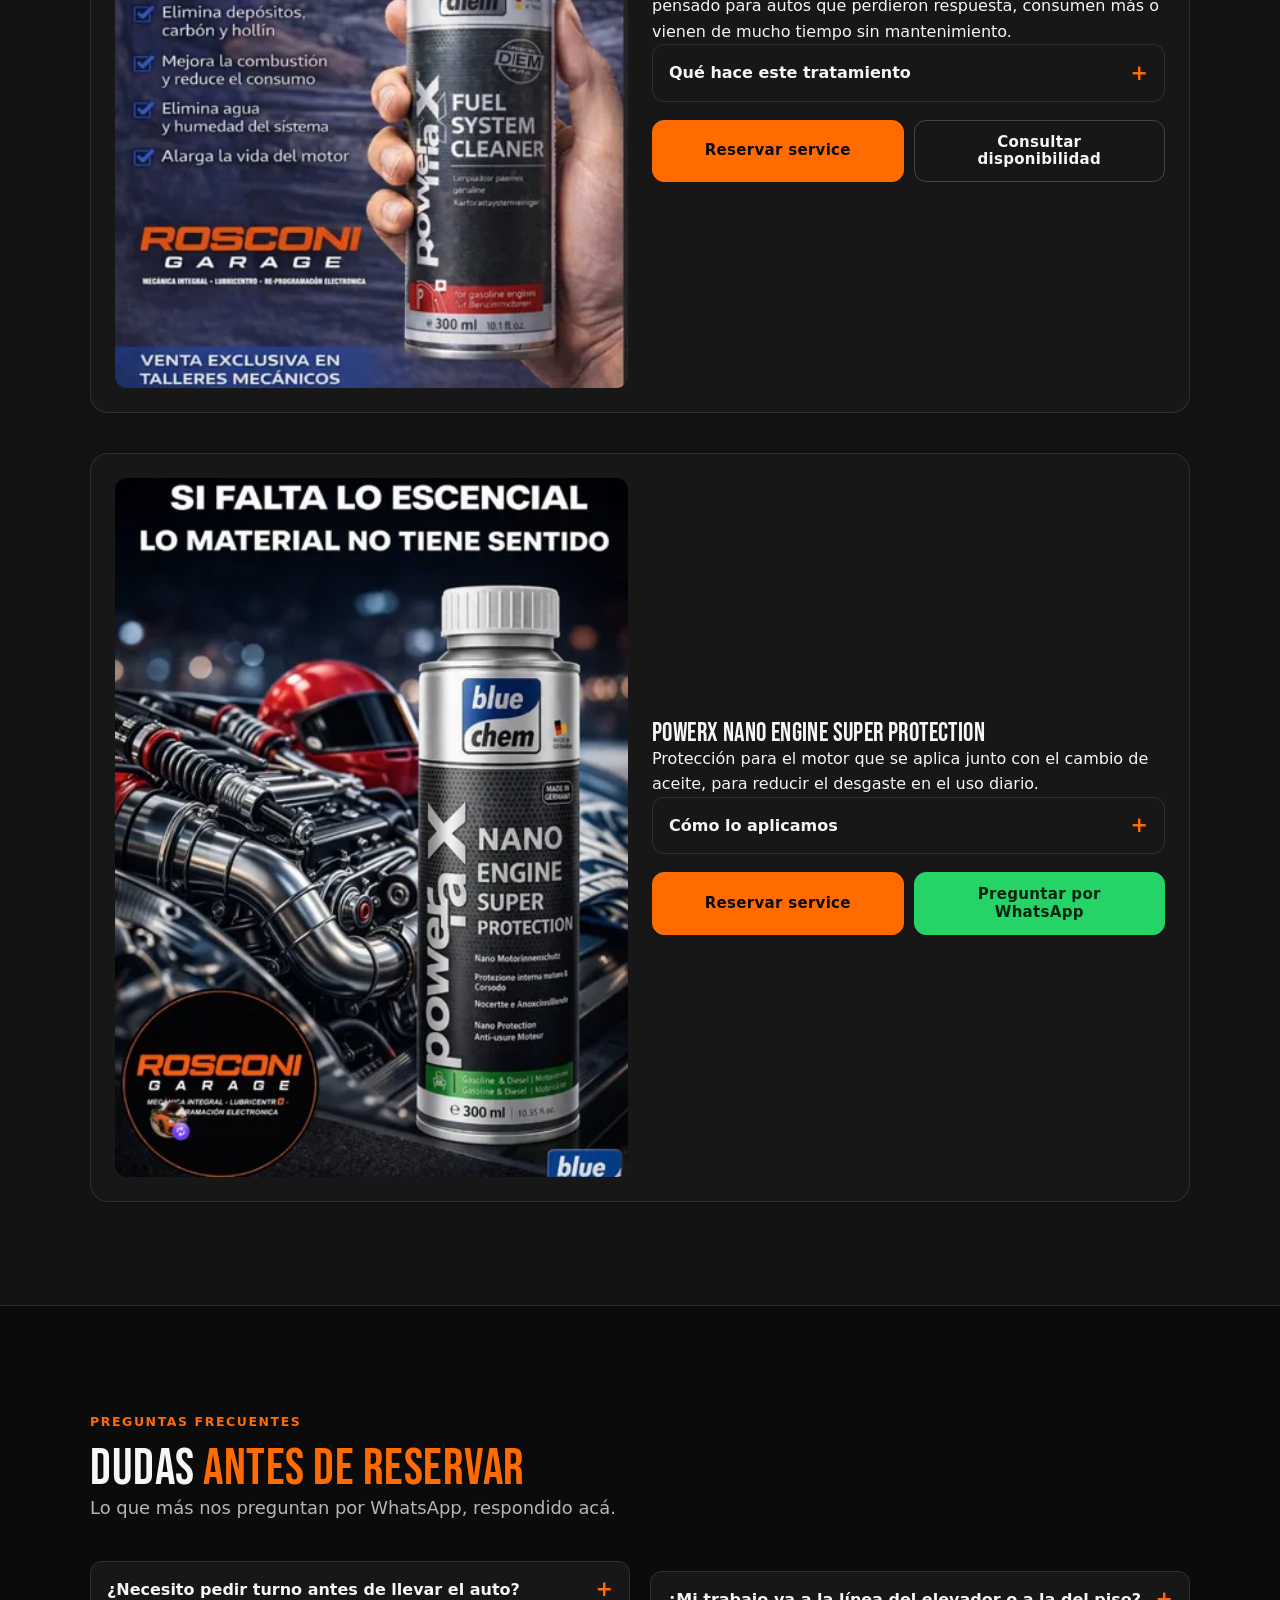
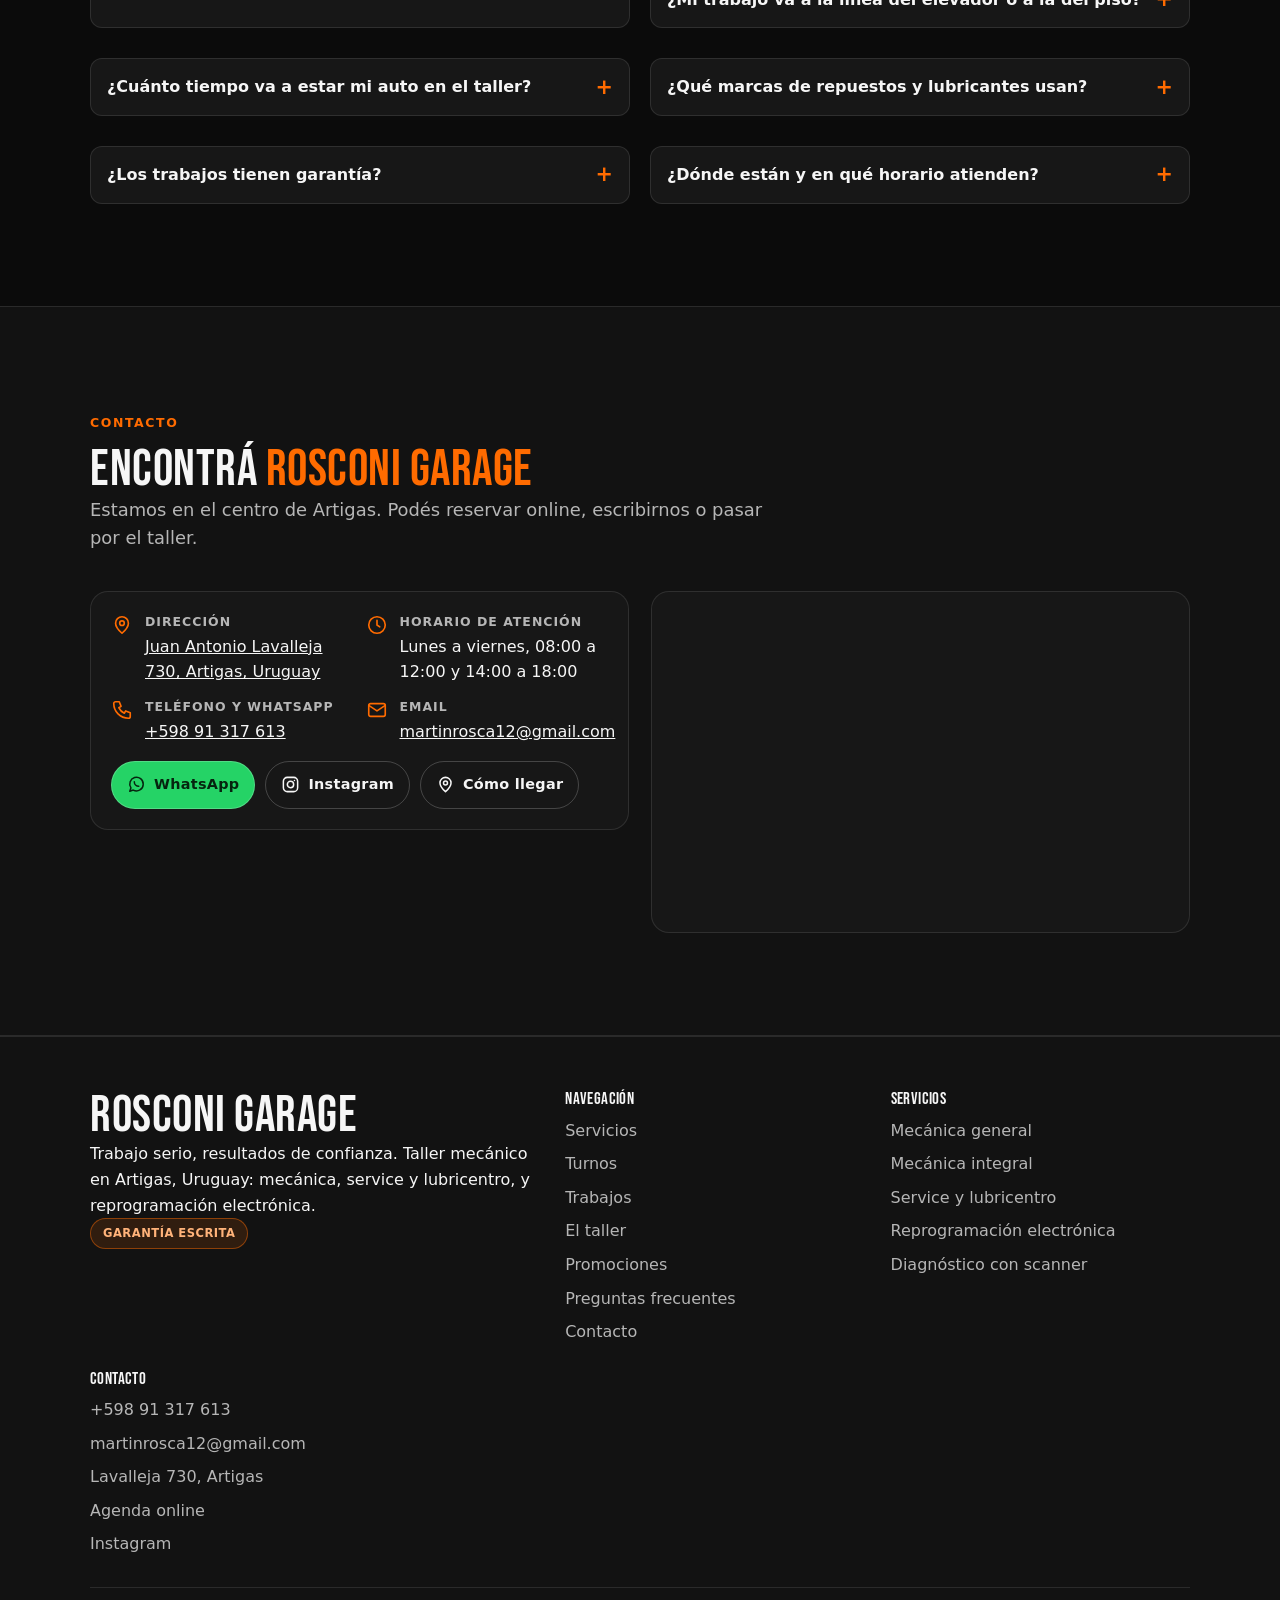
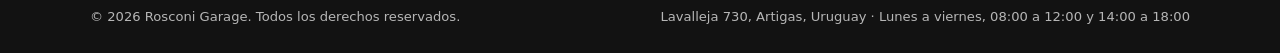
==== commit 1f14759c: "Sitio: rediseño mobile-first de la página pública (misma base y mismo backend) - styles.css reescrit" ====
--- a/index.html
+++ b/index.html
@@ -6,10 +6,10 @@
 
   <title>Taller Mecánico en Artigas | Rosconi Garage</title>
   <meta name="description" content="Taller mecánico en Artigas: mecánica general e integral, service y lubricentro, distribución y reprogramación. Reservá tu turno online en minutos.">
-  <link rel="canonical" href="https://jordanweb2016.github.io/Rosconi-Garage/">
+  <link rel="canonical" href="https://jordan8999.github.io/Agenda-Rosconi-Garage/">
   <meta name="robots" content="index, follow, max-image-preview:large, max-snippet:-1">
   <meta name="author" content="Rosconi Garage">
-  <meta name="theme-color" content="#0a0a0a">
+  <meta name="theme-color" content="#0b0b0b">
   <meta name="format-detection" content="telephone=no">
 
   <!-- Datos locales (SEO geográfico) -->
@@ -24,8 +24,8 @@
   <meta property="og:locale" content="es_UY">
   <meta property="og:title" content="Taller Mecánico en Artigas | Rosconi Garage">
   <meta property="og:description" content="Mecánica general e integral, service y lubricentro, distribución y reprogramación electrónica. Reservá tu turno online.">
-  <meta property="og:url" content="https://jordanweb2016.github.io/Rosconi-Garage/">
-  <meta property="og:image" content="https://jordanweb2016.github.io/Rosconi-Garage/assets/img/og-1200x630.jpg">
+  <meta property="og:url" content="https://jordan8999.github.io/Agenda-Rosconi-Garage/">
+  <meta property="og:image" content="https://jordan8999.github.io/Agenda-Rosconi-Garage/assets/img/og-1200x630.jpg">
   <meta property="og:image:type" content="image/jpeg">
   <meta property="og:image:width" content="1200">
   <meta property="og:image:height" content="630">
@@ -35,12 +35,12 @@
   <meta name="twitter:card" content="summary_large_image">
   <meta name="twitter:title" content="Taller Mecánico en Artigas | Rosconi Garage">
   <meta name="twitter:description" content="Mecánica general e integral, service y lubricentro, distribución y reprogramación electrónica. Reservá tu turno online.">
-  <meta name="twitter:image" content="https://jordanweb2016.github.io/Rosconi-Garage/assets/img/og-1200x630.jpg">
+  <meta name="twitter:image" content="https://jordan8999.github.io/Agenda-Rosconi-Garage/assets/img/og-1200x630.jpg">
   <meta name="twitter:image:alt" content="Auto en reparación dentro del taller Rosconi Garage, en Artigas">
 
   <!-- Un solo idioma, sin duplicados -->
-  <link rel="alternate" hreflang="es-uy" href="https://jordanweb2016.github.io/Rosconi-Garage/">
-  <link rel="alternate" hreflang="x-default" href="https://jordanweb2016.github.io/Rosconi-Garage/">
+  <link rel="alternate" hreflang="es-uy" href="https://jordan8999.github.io/Agenda-Rosconi-Garage/">
+  <link rel="alternate" hreflang="x-default" href="https://jordan8999.github.io/Agenda-Rosconi-Garage/">
 
   <!-- Iconos -->
   <link rel="icon" href="assets/icons/favicon.ico" sizes="any">
@@ -280,26 +280,26 @@
             </p>
           </div>
 
-          <div class="card reveal">
-            <div class="lane__head">
-              <h3>¿Ya tenés un turno?</h3>
-            </div>
-            <p class="lane__meta">
-              Ingresá el código que te dimos al reservar para verlo o cancelarlo.
-            </p>
-            <div class="campo">
-              <label for="gestion-codigo">Código del turno</label>
-              <div class="gestion__fila">
-                <input id="gestion-codigo" data-gestion-codigo type="text" autocomplete="off"
-                       placeholder="RG-XXXXXXXX" maxlength="11">
-                <button class="btn btn--ghost" type="button" data-gestion-buscar>Buscar</button>
+          <details class="acc reveal">
+            <summary>¿Ya tenés un turno?</summary>
+            <div class="acc__body">
+              <p class="lane__meta">
+                Ingresá el código que te dimos al reservar para verlo o cancelarlo.
+              </p>
+              <div class="campo">
+                <label for="gestion-codigo">Código del turno</label>
+                <div class="gestion__fila">
+                  <input id="gestion-codigo" data-gestion-codigo type="text" autocomplete="off"
+                         placeholder="RG-XXXXXXXX" maxlength="11">
+                  <button class="btn btn--ghost" type="button" data-gestion-buscar>Buscar</button>
+                </div>
               </div>
-            </div>
-            <p class="reserva__estado" data-gestion-resultado role="status" aria-live="polite"></p>
-            <button class="btn btn--ghost btn--block" type="button" data-gestion-cancelar hidden>
-              Cancelar este turno
-            </button>
-          </div>
+              <p class="reserva__estado" data-gestion-resultado role="status" aria-live="polite"></p>
+              <button class="btn btn--ghost btn--block" type="button" data-gestion-cancelar hidden>
+                Cancelar este turno
+              </button>
+            </div>
+          </details>
         </div>
 
         <p class="notice reveal" style="margin-top: clamp(22px, 3vw, 30px);">
@@ -559,9 +559,11 @@
             <summary>¿Cuánto tiempo va a estar mi auto en el taller?</summary>
             <div class="acc__body">
               <p>
-                Depende del trabajo: un cambio de aceite y filtros es una visita corta, mientras que una
-                distribución o una reparación de motor puede llevar más de un día. Al reservar vas a ver
-                la duración estimada del servicio y, si hay que dejar el auto, te avisamos antes.
+                Depende del trabajo. Un cambio de aceite y filtros es una visita corta y se reserva
+                por horario. Los trabajos grandes (mecánica integral, distribución) se coordinan
+                <strong>dejando el auto</strong>: elegís a qué hora lo traés, queda en el taller y lo
+                retirás cuando esté listo, porque puede llevar de unas horas a un día completo según
+                lo que aparezca. Si necesitamos más tiempo, te avisamos por teléfono.
               </p>
             </div>
           </details>
@@ -671,11 +673,12 @@
 
     <dialog class="reserva" id="reserva" aria-labelledby="reserva-titulo">
       <div class="reserva__caja">
-        <button class="reserva__cerrar" type="button" data-reserva-cerrar aria-label="Cerrar la reserva de turno">&times;</button>
-
         <header class="reserva__cabecera">
-          <p class="eyebrow">Reserva de turno</p>
-          <h3 id="reserva-titulo">Elegí el día y la hora</h3>
+          <div>
+            <p class="eyebrow">Reserva de turno</p>
+            <h3 id="reserva-titulo">Elegí el día y la hora</h3>
+          </div>
+          <button class="reserva__cerrar" type="button" data-reserva-cerrar aria-label="Cerrar la reserva de turno">&times;</button>
         </header>
 
         <p class="reserva__estado" data-reserva-estado role="status" aria-live="polite"></p>
@@ -691,6 +694,7 @@
 
           <p class="reserva__rotulo" id="reserva-horas-rotulo">Horarios libres</p>
           <div class="reserva__horas" data-reserva-horas role="group" aria-labelledby="reserva-horas-rotulo"></div>
+          <p class="booking-hint" data-reserva-modalidad hidden></p>
 
           <form data-reserva-form novalidate>
             <div class="campo">
@@ -761,6 +765,19 @@
       </div>
     </dialog>
   </main>
+
+    <!-- Barra fija: siempre a mano en el celular -->
+    <div class="acciones">
+      <button class="btn btn--primary" type="button" data-abrir-reserva>
+        <svg viewBox="0 0 24 24" aria-hidden="true" focusable="false"><rect x="3" y="5" width="18" height="16" rx="2"/><path d="M8 3v4M16 3v4M3 11h18"/></svg>
+        Reservar turno
+      </button>
+      <a class="btn btn--whatsapp" href="https://wa.me/59891317613?text=Hola%20Rosconi%20Garage%2C%20quiero%20pedir%20un%20turno."
+         target="_blank" rel="noopener">
+        <svg viewBox="0 0 24 24" aria-hidden="true" focusable="false"><path d="M20.5 11.6a8.5 8.5 0 0 1-12.6 7.4L3.5 20.5l1.5-4.3A8.5 8.5 0 1 1 20.5 11.6Z"/><path d="M9.2 8.6c0 3.2 2.5 5.7 5.7 5.7"/></svg>
+        WhatsApp
+      </a>
+    </div>
 
   <footer class="footer">
     <div class="container">
@@ -832,13 +849,13 @@
   {
     "@context": "https://schema.org",
     "@type": "AutoRepair",
-    "@id": "https://jordanweb2016.github.io/Rosconi-Garage/#taller",
+    "@id": "https://jordan8999.github.io/Agenda-Rosconi-Garage/#taller",
     "name": "Rosconi Garage",
     "slogan": "Trabajo serio, resultados de confianza",
     "description": "Taller mecánico en Artigas, Uruguay: mecánica general e integral, service completo con lubricentro, distribución y reprogramación electrónica.",
-    "url": "https://jordanweb2016.github.io/Rosconi-Garage/",
-    "image": "https://jordanweb2016.github.io/Rosconi-Garage/assets/img/og-1200x630.jpg",
-    "logo": "https://jordanweb2016.github.io/Rosconi-Garage/assets/icons/icon-512.png",
+    "url": "https://jordan8999.github.io/Agenda-Rosconi-Garage/",
+    "image": "https://jordan8999.github.io/Agenda-Rosconi-Garage/assets/img/og-1200x630.jpg",
+    "logo": "https://jordan8999.github.io/Agenda-Rosconi-Garage/assets/icons/icon-512.png",
     "telephone": "+59891317613",
     "email": "martinrosca12@gmail.com",
     "priceRange": "$$",
@@ -928,7 +945,7 @@
       "name": "Reservar turno en el taller",
       "target": {
         "@type": "EntryPoint",
-        "urlTemplate": "https://jordanweb2016.github.io/Rosconi-Garage/#turnos",
+        "urlTemplate": "https://jordan8999.github.io/Agenda-Rosconi-Garage/#turnos",
         "inLanguage": "es",
         "actionPlatform": [
           "http://schema.org/DesktopWebPlatform",
@@ -947,7 +964,7 @@
   {
     "@context": "https://schema.org",
     "@type": "FAQPage",
-    "@id": "https://jordanweb2016.github.io/Rosconi-Garage/#faq",
+    "@id": "https://jordan8999.github.io/Agenda-Rosconi-Garage/#faq",
     "mainEntity": [
       {
         "@type": "Question",
@@ -970,7 +987,7 @@
         "name": "¿Cuánto tiempo va a estar mi auto en el taller?",
         "acceptedAnswer": {
           "@type": "Answer",
-          "text": "Depende del trabajo: un cambio de aceite y filtros es una visita corta, mientras que una distribución o una reparación de motor puede llevar más de un día. Al reservar se muestra la duración estimada del servicio."
+          "text": "Depende del trabajo. Un cambio de aceite y filtros es una visita corta y se reserva por horario. Los trabajos grandes, como mecánica integral o distribución, se coordinan dejando el auto: el cliente elige a qué hora lo trae, el vehículo queda en el taller y lo retira cuando está listo, porque puede llevar de unas horas a un día completo según lo que aparezca."
         }
       },
       {
--- a/assets/css/styles.css
+++ b/assets/css/styles.css
@@ -1,28 +1,36 @@
 @charset "UTF-8";
 /* ==========================================================================
-   Rosconi Garage — hoja de estilos unica
-   Orden: tokens -> base -> layout -> componentes -> secciones -> utilidades
-   Objetivo de contraste: WCAG 2.1 AA (>= 4.5:1 en texto normal)
+   Rosconi Garage — hoja de estilos del sitio
+   --------------------------------------------------------------------------
+   Escrita primero para el celular y despues para pantallas grandes.
+   Orden: tokens -> base -> tipografia -> layout -> componentes -> secciones
+          -> reserva -> utilidades
+   Objetivo de contraste: WCAG 2.1 AA (>= 4.5:1 en texto normal).
    ========================================================================== */
 
 /* --------------------------------------------------------------------------
-   1. Tokens de diseno
+   1. Tokens
    -------------------------------------------------------------------------- */
 :root {
-  /* Colores: acento naranja sobre fondo casi negro (contraste 6.9:1) */
-  --bg: #0a0a0a;
-  --bg-soft: #101010;
-  --surface: #151515;
-  --surface-2: #1d1d1d;
-  --border: rgba(255, 255, 255, 0.10);
-  --border-strong: rgba(255, 255, 255, 0.18);
+  /* Color: naranja de marca sobre fondo casi negro (contraste 6.9:1) */
+  --bg: #0b0b0b;
+  --bg-soft: #121212;
+  --surface: #171717;
+  --surface-2: #202020;
+  --border: rgba(255, 255, 255, .10);
+  --border-strong: rgba(255, 255, 255, .20);
   --accent: #ff6b00;
-  --accent-soft: rgba(255, 107, 0, 0.12);
-  --accent-line: rgba(255, 107, 0, 0.42);
-  --text: #f5f5f5;
-  --muted: #b9b9b9;
-  --on-accent: #0a0a0a;
+  --accent-soft: rgba(255, 107, 0, .13);
+  --accent-line: rgba(255, 107, 0, .45);
+  --accent-ink: #0a0a0a;
+  --text: #f6f6f6;
+  --muted: #b6b6b6;
   --whatsapp: #25d366;
+  --whatsapp-ink: #06240f;
+  --error: #ff9b9b;
+  --error-bg: #3a1c1f;
+  --ok: #a8edc0;
+  --ok-bg: #14301d;
 
   /* Tipografia */
   --font-display: "Bebas Neue", "Arial Narrow", Impact, sans-serif;
@@ -33,15 +41,18 @@
   --radius: 18px;
   --radius-sm: 12px;
   --radius-pill: 999px;
-  --space-section: clamp(64px, 9vw, 112px);
-  --shadow: 0 20px 45px rgba(0, 0, 0, 0.5);
+  --space-section: clamp(56px, 8vw, 104px);
+  --shadow: 0 18px 40px rgba(0, 0, 0, .48);
+  --shadow-soft: 0 10px 26px rgba(0, 0, 0, .35);
+  --barra: 64px;
+  --acciones: 76px;
   --transition: 180ms ease;
 
   color-scheme: dark;
 }
 
 /* --------------------------------------------------------------------------
-   1.b Tipografia auto-hospedada (sin pedidos a terceros en runtime)
+   2. Fuente auto-hospedada (sin pedidos a terceros en runtime)
    -------------------------------------------------------------------------- */
 @font-face {
   font-family: "Bebas Neue";
@@ -52,7 +63,7 @@
 }
 
 /* --------------------------------------------------------------------------
-   2. Base
+   3. Base
    -------------------------------------------------------------------------- */
 *,
 *::before,
@@ -60,418 +71,613 @@
   box-sizing: border-box;
 }
 
+/* El atributo hidden siempre gana: hay bloques con display propio. */
+[hidden] {
+  display: none !important;
+}
+
 html {
   -webkit-text-size-adjust: 100%;
   scroll-behavior: smooth;
-  scroll-padding-top: 84px;
-}
-
-@media (prefers-reduced-motion: reduce) {
-  html {
-    scroll-behavior: auto;
-  }
+  scroll-padding-top: calc(var(--barra) + 12px);
 }
 
 body {
   margin: 0;
-  background-color: var(--bg);
+  background: var(--bg);
   color: var(--text);
-  font-family: var(--font-body);
-  font-size: 1rem;
-  line-height: 1.65;
+  font: 400 16px/1.6 var(--font-body);
   -webkit-font-smoothing: antialiased;
   overflow-x: hidden;
 }
 
-h1,
-h2,
-h3,
-h4 {
+/* Espacio para la barra de acciones del celular */
+body {
+  padding-bottom: calc(var(--acciones) + env(safe-area-inset-bottom, 0px));
+}
+
+img,
+svg,
+iframe {
+  max-width: 100%;
+}
+
+img {
+  height: auto;
+}
+
+/* Todos los svg del sitio son iconos de 24x24 que se dibujan a trazo:
+   sin tamano propio se estiran a lo ancho de su contenedor. */
+svg {
+  flex: 0 0 auto;
+  width: 20px;
+  height: 20px;
+  fill: none;
+  stroke: currentColor;
+  stroke-width: 1.8;
+  stroke-linecap: round;
+  stroke-linejoin: round;
+}
+
+a {
+  color: inherit;
+}
+
+button {
+  font: inherit;
+}
+
+:focus-visible {
+  outline: 3px solid var(--accent);
+  outline-offset: 2px;
+  border-radius: 8px;
+}
+
+::selection {
+  background: var(--accent);
+  color: var(--accent-ink);
+}
+
+/* --------------------------------------------------------------------------
+   4. Tipografia
+   -------------------------------------------------------------------------- */
+h1, h2, h3 {
+  margin: 0;
   font-family: var(--font-display);
   font-weight: 400;
-  letter-spacing: 0.02em;
-  line-height: 1.05;
-  margin: 0 0 0.5em;
-  text-wrap: balance;
+  letter-spacing: .5px;
+  line-height: .98;
+  text-transform: uppercase;
 }
 
 h1 {
-  font-size: clamp(2.6rem, 8vw, 4.6rem);
+  font-size: clamp(2.6rem, 11vw, 4.6rem);
 }
 
 h2 {
-  font-size: clamp(2rem, 5.2vw, 3.1rem);
+  font-size: clamp(2rem, 7.6vw, 3.2rem);
 }
 
 h3 {
-  font-size: clamp(1.3rem, 2.6vw, 1.7rem);
-  letter-spacing: 0.03em;
+  font-size: clamp(1.28rem, 4.4vw, 1.6rem);
+  letter-spacing: .4px;
 }
 
 p {
-  margin: 0 0 1rem;
-}
-
-a {
-  color: var(--accent);
-  text-decoration-thickness: 1px;
-  text-underline-offset: 3px;
-}
-
-a:hover {
-  color: #ff9a4d;
-}
-
-img,
-iframe {
-  max-width: 100%;
-}
-
-img {
-  height: auto;
-  display: block;
-}
-
-/* Iconografia: SVG inline con trazo (sin librerias externas) */
-svg {
+  margin: 0;
+}
+
+.highlight {
+  color: var(--accent);
+}
+
+.lead {
+  color: var(--muted);
+  font-size: clamp(1rem, 2.6vw, 1.12rem);
+  max-width: 62ch;
+}
+
+.eyebrow {
+  display: inline-flex;
+  align-items: center;
+  gap: 8px;
+  margin: 0 0 12px;
+  color: var(--accent);
+  font-size: .78rem;
+  font-weight: 700;
+  letter-spacing: 1.6px;
+  text-transform: uppercase;
+}
+
+.section-head {
+  max-width: 68ch;
+  margin-bottom: clamp(24px, 4vw, 38px);
+}
+
+.section-head p + p {
+  margin-top: 10px;
+}
+
+/* --------------------------------------------------------------------------
+   5. Layout
+   -------------------------------------------------------------------------- */
+.container {
+  width: 100%;
+  max-width: var(--container);
+  margin: 0 auto;
+  padding: 0 20px;
+}
+
+.section {
+  padding: var(--space-section) 0;
+}
+
+.section--soft {
+  background: var(--bg-soft);
+  border-top: 1px solid var(--border);
+  border-bottom: 1px solid var(--border);
+}
+
+.grid {
+  display: grid;
+  gap: 16px;
+}
+
+.skip-link {
+  position: absolute;
+  left: -9999px;
+  top: 0;
+  z-index: 99;
+  padding: 12px 18px;
+  background: var(--accent);
+  color: var(--accent-ink);
+  font-weight: 700;
+  border-radius: 0 0 12px 0;
+}
+
+.skip-link:focus {
+  left: 0;
+}
+
+.oculto {
+  position: absolute;
+  width: 1px;
+  height: 1px;
+  overflow: hidden;
+  clip: rect(0 0 0 0);
+}
+
+/* Aparicion suave de secciones */
+.reveal {
+  opacity: 0;
+  transform: translateY(14px);
+  transition: opacity 420ms ease, transform 420ms ease;
+}
+
+.reveal.is-visible {
+  opacity: 1;
+  transform: none;
+}
+
+/* --------------------------------------------------------------------------
+   6. Componentes
+   -------------------------------------------------------------------------- */
+.btn {
+  display: inline-flex;
+  align-items: center;
+  justify-content: center;
+  gap: 9px;
+  min-height: 48px;
+  padding: 13px 20px;
+  border: 1px solid var(--border-strong);
+  border-radius: var(--radius-sm);
+  background: var(--surface-2);
+  color: var(--text);
+  font: 700 15px/1.15 var(--font-body);
+  letter-spacing: .3px;
+  text-align: center;
+  text-decoration: none;
+  cursor: pointer;
+  transition: background var(--transition), border-color var(--transition), transform var(--transition);
+}
+
+.btn svg {
+  flex: 0 0 auto;
+  width: 19px;
+  height: 19px;
   fill: none;
   stroke: currentColor;
   stroke-width: 1.9;
   stroke-linecap: round;
   stroke-linejoin: round;
-  flex: none;
-}
-
-ul {
+}
+
+.btn:hover {
+  border-color: var(--accent);
+}
+
+.btn:active {
+  transform: translateY(1px);
+}
+
+.btn--primary {
+  background: var(--accent);
+  border-color: var(--accent);
+  color: var(--accent-ink);
+}
+
+.btn--whatsapp {
+  background: var(--whatsapp);
+  border-color: var(--whatsapp);
+  color: var(--whatsapp-ink);
+}
+
+.btn--ghost {
+  background: transparent;
+}
+
+.btn--block {
+  width: 100%;
+}
+
+.btn:disabled {
+  opacity: .5;
+  cursor: default;
+}
+
+.tag {
+  display: inline-flex;
+  align-items: center;
+  padding: 5px 12px;
+  border-radius: var(--radius-pill);
+  background: var(--surface-2);
+  color: var(--muted);
+  font-size: .72rem;
+  font-weight: 700;
+  letter-spacing: .5px;
+  text-transform: uppercase;
+}
+
+.tag--accent {
+  background: var(--accent-soft);
+  border: 1px solid var(--accent-line);
+  color: #ffb37a;
+}
+
+.card {
+  padding: 20px;
+  background: var(--surface);
+  border: 1px solid var(--border);
+  border-radius: var(--radius);
+}
+
+.card--accent {
+  border-color: var(--accent-line);
+  background:
+    linear-gradient(180deg, rgba(255, 107, 0, .08), rgba(255, 107, 0, 0) 55%),
+    var(--surface);
+}
+
+.card__icon {
+  display: grid;
+  place-items: center;
+  width: 48px;
+  height: 48px;
+  margin-bottom: 14px;
+  border: 1px solid var(--accent-line);
+  border-radius: 14px;
+  background: var(--accent-soft);
+  color: var(--accent);
+}
+
+.card__icon svg {
+  width: 24px;
+  height: 24px;
+  fill: none;
+  stroke: currentColor;
+  stroke-width: 1.8;
+  stroke-linecap: round;
+  stroke-linejoin: round;
+}
+
+.notice {
+  display: flex;
+  gap: 11px;
+  padding: 14px 16px;
+  border: 1px solid var(--border);
+  border-radius: var(--radius-sm);
+  background: var(--surface);
+  color: var(--muted);
+  font-size: .92rem;
+}
+
+.notice svg {
+  flex: 0 0 auto;
+  width: 20px;
+  height: 20px;
+  margin-top: 3px;
+  color: var(--accent);
+  fill: none;
+  stroke: currentColor;
+  stroke-width: 1.8;
+  stroke-linecap: round;
+  stroke-linejoin: round;
+}
+
+.notice a {
+  color: var(--accent);
+  font-weight: 600;
+}
+
+/* Campos de formulario (sitio y dialogo de reserva) */
+.campo {
+  display: grid;
+  gap: 6px;
+}
+
+.campo label,
+.reserva label {
+  color: var(--muted);
+  font-size: .82rem;
+  font-weight: 700;
+  letter-spacing: .2px;
+}
+
+input,
+select,
+textarea {
+  width: 100%;
+  min-height: 50px;
+  padding: 13px 14px;
+  border: 1px solid var(--border-strong);
+  border-radius: var(--radius-sm);
+  background: var(--surface-2);
+  color: var(--text);
+  font: inherit;
+}
+
+textarea {
+  min-height: 92px;
+  resize: vertical;
+}
+
+input::placeholder,
+textarea::placeholder {
+  color: #8b8b8b;
+}
+
+select {
+  appearance: none;
+  background-image: linear-gradient(45deg, transparent 50%, var(--muted) 50%),
+    linear-gradient(135deg, var(--muted) 50%, transparent 50%);
+  background-position: calc(100% - 20px) 22px, calc(100% - 14px) 22px;
+  background-size: 6px 6px, 6px 6px;
+  background-repeat: no-repeat;
+  padding-right: 40px;
+}
+
+/* Pasos numerados */
+.steps {
+  display: grid;
+  gap: 12px;
   margin: 0;
   padding: 0;
   list-style: none;
-}
-
-.highlight {
-  color: var(--accent);
-}
-
-::selection {
+  counter-reset: paso;
+}
+
+.steps li {
+  position: relative;
+  padding: 14px 16px 14px 54px;
+  border: 1px solid var(--border);
+  border-radius: var(--radius-sm);
+  background: var(--surface);
+  color: var(--muted);
+  font-size: .94rem;
+  counter-increment: paso;
+}
+
+.steps li::before {
+  content: counter(paso);
+  position: absolute;
+  left: 14px;
+  top: 13px;
+  display: grid;
+  place-items: center;
+  width: 26px;
+  height: 26px;
+  border-radius: 50%;
   background: var(--accent);
-  color: var(--on-accent);
-}
-
-/* Foco visible y consistente en todo el sitio (WCAG 2.4.7 / 2.4.11) */
-:focus-visible {
-  outline: 3px solid #ffd166;
-  outline-offset: 3px;
-  border-radius: 4px;
-}
-
-.skip-link {
-  position: absolute;
-  left: 12px;
-  top: -100px;
-  z-index: 3000;
-  padding: 12px 20px;
-  background: var(--accent);
-  color: var(--on-accent);
+  color: var(--accent-ink);
+  font-size: .84rem;
   font-weight: 700;
+}
+
+/* Plegables (FAQ y promos) */
+.acc {
+  border: 1px solid var(--border);
   border-radius: var(--radius-sm);
-  transition: top var(--transition);
-}
-
-.skip-link:focus {
-  top: 12px;
-  color: var(--on-accent);
-}
-
-.visually-hidden {
-  position: absolute;
-  width: 1px;
-  height: 1px;
-  padding: 0;
-  margin: -1px;
+  background: var(--surface);
   overflow: hidden;
-  clip: rect(0 0 0 0);
-  white-space: nowrap;
-  border: 0;
+}
+
+.acc + .acc {
+  margin-top: 10px;
+}
+
+.acc summary {
+  display: flex;
+  align-items: center;
+  justify-content: space-between;
+  gap: 12px;
+  padding: 15px 16px;
+  font-weight: 600;
+  cursor: pointer;
+  list-style: none;
+}
+
+.acc summary::-webkit-details-marker {
+  display: none;
+}
+
+.acc summary::after {
+  content: "+";
+  color: var(--accent);
+  font-size: 1.3rem;
+  line-height: 1;
+}
+
+.acc[open] summary::after {
+  content: "−";
+}
+
+.acc__body {
+  padding: 0 16px 16px;
+  color: var(--muted);
+  font-size: .94rem;
+}
+
+.acc__body > * + * {
+  margin-top: 10px;
+}
+
+/* Listas de datos */
+.info-list {
+  display: grid;
+  gap: 12px;
+  margin: 0;
+}
+
+.info-list > div {
+  display: grid;
+  grid-template-columns: 24px minmax(0, 1fr);
+  gap: 10px;
+  align-items: start;
+}
+
+.info-list > div > div {
+  display: grid;
+  gap: 2px;
+}
+
+.info-list svg {
+  width: 22px;
+  height: 22px;
+  margin-top: 2px;
+  color: var(--accent);
+}
+
+.info-list dt {
+  color: var(--muted);
+  font-size: .78rem;
+  font-weight: 700;
+  letter-spacing: 1px;
+  text-transform: uppercase;
+}
+
+.info-list dd {
+  margin: 0;
+  font-size: 1rem;
+}
+
+.booking-hint {
+  margin-top: 12px;
+  color: var(--muted);
+  font-size: .88rem;
+}
+
+.booking-hint a {
+  color: var(--accent);
+  font-weight: 600;
+}
+
+.gestion__fila {
+  display: flex;
+  gap: 8px;
+}
+
+.gestion__fila input {
+  flex: 1;
+  min-width: 0;
+  text-transform: uppercase;
+  letter-spacing: 1px;
+  font-family: ui-monospace, SFMono-Regular, Menlo, monospace;
+}
+
+.gestion__fila .btn {
+  flex: 0 0 auto;
 }
 
 /* --------------------------------------------------------------------------
-   3. Layout
-   -------------------------------------------------------------------------- */
-.container {
-  width: 100%;
-  max-width: var(--container);
-  margin-inline: auto;
-  padding-inline: clamp(16px, 4vw, 28px);
-}
-
-.section {
-  padding-block: var(--space-section);
-}
-
-.section--soft {
-  background: linear-gradient(180deg, var(--bg) 0%, var(--bg-soft) 100%);
-}
-
-.section-head {
-  max-width: 760px;
-  margin-bottom: clamp(32px, 5vw, 52px);
-}
-
-.section-head--center {
-  margin-inline: auto;
-  text-align: center;
-}
-
-.eyebrow {
-  display: inline-flex;
-  align-items: center;
-  gap: 8px;
-  font-size: 0.8rem;
-  font-weight: 700;
-  letter-spacing: 0.18em;
-  text-transform: uppercase;
-  color: var(--accent);
-  margin-bottom: 14px;
-}
-
-.lead {
-  color: var(--muted);
-  font-size: clamp(1rem, 1.4vw, 1.125rem);
-}
-
-/* Marcador para el siguiente bloque */
-/* --------------------------------------------------------------------------
-   4. Componentes
-   -------------------------------------------------------------------------- */
-.btn {
-  display: inline-flex;
-  align-items: center;
-  justify-content: center;
-  gap: 10px;
-  padding: 14px 24px;
-  border: 1px solid transparent;
-  border-radius: var(--radius-pill);
-  font: inherit;
-  font-weight: 700;
-  font-size: 0.95rem;
-  line-height: 1;
-  text-decoration: none;
-  cursor: pointer;
-  transition: transform var(--transition), background-color var(--transition),
-    border-color var(--transition), color var(--transition);
-}
-
-.btn svg {
-  width: 18px;
-  height: 18px;
-  stroke-width: 2.1;
-}
-
-.btn--primary {
-  background: var(--accent);
-  color: var(--on-accent);
-}
-
-.btn--primary:hover {
-  background: #ff8a33;
-  color: var(--on-accent);
-  transform: translateY(-2px);
-}
-
-.btn--ghost {
-  background: transparent;
-  border-color: var(--border-strong);
-  color: var(--text);
-}
-
-.btn--ghost:hover {
-  background: rgba(255, 255, 255, 0.06);
-  border-color: var(--accent);
-  color: var(--text);
-  transform: translateY(-2px);
-}
-
-.btn--whatsapp {
-  background: #16803c;
-  color: #ffffff;
-}
-
-.btn--whatsapp:hover {
-  background: #0f5f2d;
-  color: #ffffff;
-  transform: translateY(-2px);
-}
-
-.btn--block {
-  width: 100%;
-}
-
-@media (prefers-reduced-motion: reduce) {
-  .btn {
-    transition: none;
-  }
-  .btn:hover {
-    transform: none;
-  }
-}
-
-.card {
-  background: var(--surface);
-  border: 1px solid var(--border);
-  border-radius: var(--radius);
-  padding: clamp(20px, 3vw, 30px);
-}
-
-.card--accent {
-  border-color: var(--accent-line);
-  background: linear-gradient(160deg, rgba(255, 107, 0, 0.10), var(--surface) 55%);
-}
-
-.card__icon {
-  width: 48px;
-  height: 48px;
-  display: grid;
-  place-items: center;
-  border-radius: 14px;
-  background: var(--accent-soft);
-  border: 1px solid var(--accent-line);
-  margin-bottom: 16px;
-}
-
-.card__icon svg {
-  width: 24px;
-  height: 24px;
-  stroke: var(--accent);
-}
-
-.card p:last-child {
-  margin-bottom: 0;
-}
-
-.tag {
-  display: inline-flex;
-  align-items: center;
-  gap: 6px;
-  padding: 5px 12px;
-  border-radius: var(--radius-pill);
-  background: var(--surface-2);
-  border: 1px solid var(--border);
-  color: var(--muted);
-  font-size: 0.78rem;
-  font-weight: 700;
-  letter-spacing: 0.06em;
-  text-transform: uppercase;
-}
-
-.tag svg {
-  width: 14px;
-  height: 14px;
-  stroke-width: 2.2;
-}
-
-.tag--accent {
-  background: var(--accent-soft);
-  border-color: var(--accent-line);
-  color: var(--accent);
-}
-
-.notice {
-  display: flex;
-  gap: 12px;
-  align-items: flex-start;
-  padding: 16px 18px;
-  border-radius: var(--radius-sm);
-  background: var(--surface-2);
-  border: 1px solid var(--border);
-  color: var(--muted);
-  font-size: 0.94rem;
-}
-
-.notice svg {
-  width: 20px;
-  height: 20px;
-  flex: none;
-  margin-top: 2px;
-  stroke: var(--accent);
-}
-
-.notice p {
-  margin: 0;
-}
-
-/* --------------------------------------------------------------------------
-   5. Header y navegacion
+   7. Encabezado, menú y barra de acciones
    -------------------------------------------------------------------------- */
 .header {
   position: sticky;
   top: 0;
-  z-index: 1000;
-  background: rgba(10, 10, 10, 0.86);
-  backdrop-filter: blur(14px);
-  border-bottom: 1px solid transparent;
-  transition: border-color var(--transition), background-color var(--transition);
+  z-index: 60;
+  background: rgba(11, 11, 11, .93);
+  border-bottom: 1px solid var(--border);
+  backdrop-filter: blur(12px);
 }
 
 .header[data-scrolled="true"] {
-  border-bottom-color: var(--border);
-  background: rgba(8, 8, 8, 0.96);
+  box-shadow: var(--shadow-soft);
 }
 
 .header__inner {
   display: flex;
   align-items: center;
   justify-content: space-between;
-  gap: 16px;
-  min-height: 72px;
+  gap: 12px;
+  min-height: var(--barra);
 }
 
 .brand {
   display: inline-flex;
   align-items: center;
-  gap: 12px;
-  color: var(--text);
+  gap: 10px;
   text-decoration: none;
+}
+
+.brand__mark {
+  width: 38px;
+  height: 38px;
+  border-radius: 11px;
+}
+
+.brand__name {
   font-family: var(--font-display);
-  font-size: 1.6rem;
-  letter-spacing: 0.06em;
+  font-size: 1.24rem;
+  letter-spacing: .8px;
+  line-height: 1;
   text-transform: uppercase;
 }
 
-.brand:hover {
-  color: var(--text);
-}
-
-.brand__mark {
-  width: 42px;
-  height: 42px;
-  border-radius: 12px;
-  flex: none;
-}
-
 .brand__name span {
   color: var(--accent);
+  margin-left: 5px;
 }
 
 .nav-toggle {
-  display: inline-flex;
-  flex-direction: column;
-  justify-content: center;
+  display: grid;
+  place-content: center;
   gap: 5px;
   width: 46px;
   height: 46px;
-  padding: 10px;
+  padding: 0;
+  border: 1px solid var(--border-strong);
+  border-radius: 12px;
   background: var(--surface);
-  border: 1px solid var(--border);
-  border-radius: 12px;
+  color: var(--text);
   cursor: pointer;
 }
 
 .nav-toggle__bar {
   display: block;
+  width: 20px;
   height: 2px;
-  width: 100%;
-  background: var(--text);
   border-radius: 2px;
+  background: currentColor;
   transition: transform var(--transition), opacity var(--transition);
 }
 
@@ -487,598 +693,418 @@
   transform: translateY(-7px) rotate(-45deg);
 }
 
+/* Menú desplegable (celular) */
 .nav {
   position: fixed;
-  inset: 72px 0 auto 0;
-  background: var(--bg-soft);
+  left: 0;
+  right: 0;
+  top: var(--barra);
+  display: grid;
+  gap: 0;
+  max-height: calc(100dvh - var(--barra));
+  overflow-y: auto;
+  padding: 8px 20px calc(24px + var(--acciones));
+  background: var(--bg);
   border-bottom: 1px solid var(--border);
-  padding: 18px clamp(16px, 4vw, 28px) 26px;
-  display: grid;
-  gap: 6px;
   transform: translateY(-130%);
-  transition: transform 220ms ease;
-  max-height: calc(100dvh - 72px);
-  overflow-y: auto;
+  transition: transform 240ms ease;
 }
 
 .nav[data-open="true"] {
-  transform: translateY(0);
+  transform: none;
 }
 
 .nav a {
   display: block;
-  padding: 12px 6px;
+  padding: 15px 2px;
+  border-bottom: 1px solid var(--border);
   color: var(--text);
+  font-size: 1.02rem;
+  font-weight: 600;
   text-decoration: none;
-  font-weight: 600;
-  border-bottom: 1px solid var(--border);
-}
-
-.nav a:hover,
+}
+
 .nav a[aria-current="true"] {
   color: var(--accent);
 }
 
+.nav a.btn {
+  display: inline-flex;
+  margin-top: 16px;
+  border-bottom: 0;
+}
+
 .nav__cta {
-  margin-top: 14px;
-}
-
-@media (min-width: 960px) {
-  .nav-toggle {
-    display: none;
-  }
-
-  .nav {
-    position: static;
-    display: flex;
-    align-items: center;
-    gap: 4px;
-    padding: 0;
-    border: 0;
-    background: none;
-    transform: none;
-    overflow: visible;
-  }
-
-  .nav a {
-    padding: 10px 14px;
-    border-bottom: 0;
-    border-radius: var(--radius-pill);
-    font-size: 0.94rem;
-  }
-
-  .nav a:hover,
-  .nav a[aria-current="true"] {
-    background: var(--accent-soft);
-  }
-
-  .nav__cta {
-    margin: 0 0 0 10px;
-  }
+  display: none;
+}
+
+/* Barra fija de acciones en el celular */
+.acciones {
+  position: fixed;
+  left: 0;
+  right: 0;
+  bottom: 0;
+  z-index: 55;
+  display: grid;
+  grid-template-columns: 1fr 1fr;
+  gap: 8px;
+  padding: 10px 14px calc(10px + env(safe-area-inset-bottom, 0px));
+  background: rgba(11, 11, 11, .95);
+  border-top: 1px solid var(--border);
+  backdrop-filter: blur(12px);
+}
+
+.acciones .btn {
+  min-height: 50px;
+  padding: 12px 14px;
+  font-size: .94rem;
+}
+
+/* WhatsApp flotante (pantallas grandes) */
+.float-wa {
+  position: fixed;
+  right: 22px;
+  bottom: 22px;
+  z-index: 55;
+  display: none;
+  place-items: center;
+  width: 56px;
+  height: 56px;
+  border-radius: 50%;
+  background: var(--whatsapp);
+  color: var(--whatsapp-ink);
+  box-shadow: 0 14px 28px rgba(37, 211, 102, .28);
+}
+
+.float-wa svg {
+  width: 27px;
+  height: 27px;
+  fill: none;
+  stroke: currentColor;
+  stroke-width: 1.8;
+  stroke-linecap: round;
+  stroke-linejoin: round;
 }
 
 /* --------------------------------------------------------------------------
-   6. Hero
+   8. Portada
    -------------------------------------------------------------------------- */
 .hero {
-  position: relative;
-  overflow: hidden;
-  padding-block: clamp(44px, 7vw, 84px) clamp(52px, 8vw, 96px);
-}
-
-.hero::before {
-  content: "";
-  position: absolute;
-  inset: -20% 30% 40% -10%;
-  background: radial-gradient(circle at 30% 30%, rgba(255, 107, 0, 0.20), transparent 62%);
-  pointer-events: none;
-  z-index: 0;
+  padding: clamp(26px, 6vw, 64px) 0 clamp(38px, 7vw, 80px);
 }
 
 .hero__grid {
-  position: relative;
-  z-index: 1;
-  display: grid;
-  gap: clamp(28px, 5vw, 56px);
-  align-items: center;
-}
-
-@media (min-width: 900px) {
-  .hero__grid {
-    grid-template-columns: 1.05fr 0.95fr;
-  }
+  display: grid;
+  gap: 26px;
 }
 
 .hero__badge {
-  margin-bottom: 20px;
+  margin-bottom: 14px;
 }
 
 .hero__dot {
   width: 8px;
   height: 8px;
   border-radius: 50%;
-  background: #4ade80;
+  background: var(--accent);
+}
+
+.hero h1 {
+  margin-bottom: 14px;
 }
 
 .hero__cta {
-  display: flex;
-  flex-wrap: wrap;
-  gap: 12px;
-  margin-block: 26px 30px;
+  display: grid;
+  gap: 10px;
+  margin-top: 22px;
 }
 
 .hero__facts {
   display: grid;
   grid-template-columns: repeat(3, minmax(0, 1fr));
-  gap: 12px;
-  margin: 0;
+  gap: 10px;
+  margin: 24px 0 0;
+  padding: 0;
+  list-style: none;
 }
 
 .fact {
-  padding: 14px 16px;
+  padding: 13px 8px;
+  border: 1px solid var(--border);
   border-radius: var(--radius-sm);
   background: var(--surface);
-  border: 1px solid var(--border);
+  text-align: center;
 }
 
 .fact__number {
   display: block;
+  color: var(--accent);
   font-family: var(--font-display);
-  font-size: 1.75rem;
+  font-size: 1.72rem;
   line-height: 1;
-  color: var(--accent);
 }
 
 .fact__label {
   display: block;
-  font-size: 0.8rem;
-  letter-spacing: 0.05em;
-  text-transform: uppercase;
+  margin-top: 5px;
   color: var(--muted);
+  font-size: .74rem;
+  line-height: 1.3;
 }
 
 .hero__media {
+  margin: 0;
+}
+
+.hero__media img {
+  display: block;
+  width: 100%;
+  border: 1px solid var(--border);
+  border-radius: var(--radius);
+}
+
+/* --------------------------------------------------------------------------
+   9. Secciones
+   -------------------------------------------------------------------------- */
+/* Servicios */
+.servicio p {
+  margin-top: 8px;
+  color: var(--muted);
+  font-size: .94rem;
+}
+
+.servicio__lista {
+  display: grid;
+  gap: 7px;
+  margin: 14px 0 0;
+  padding: 0;
+  list-style: none;
+}
+
+.servicio__lista li {
   position: relative;
-  margin: 0;
-  border-radius: var(--radius);
-  overflow: hidden;
-  border: 1px solid var(--border-strong);
-  box-shadow: var(--shadow);
-}
-
-.hero__media img {
-  width: 100%;
-  aspect-ratio: 4 / 5;
-  object-fit: cover;
-}
-
-.hero__media figcaption {
+  padding-left: 22px;
+  color: var(--muted);
+  font-size: .9rem;
+}
+
+.servicio__lista li::before {
+  content: "✓";
   position: absolute;
-  inset: auto 0 0 0;
-  padding: 16px 18px;
-  background: linear-gradient(180deg, rgba(0, 0, 0, 0) 0%, rgba(0, 0, 0, 0.88) 78%);
-  font-size: 0.9rem;
-  color: #f0f0f0;
-}
-
-/* --------------------------------------------------------------------------
-   7. Grillas de contenido
-   -------------------------------------------------------------------------- */
-.grid {
-  display: grid;
-  gap: clamp(16px, 2.4vw, 24px);
-}
-
-.grid--2,
-.grid--3,
-.grid--4 {
-  grid-template-columns: 1fr;
-}
-
-@media (min-width: 700px) {
-  .grid--2,
-  .grid--3,
-  .grid--4 {
-    grid-template-columns: repeat(2, minmax(0, 1fr));
-  }
-}
-
-@media (min-width: 1000px) {
-  .grid--3 {
-    grid-template-columns: repeat(3, minmax(0, 1fr));
-  }
-}
-
-@media (min-width: 1120px) {
-  .grid--4 {
-    grid-template-columns: repeat(4, minmax(0, 1fr));
-  }
-}
-
-/* --------------------------------------------------------------------------
-   8. Servicios
-   -------------------------------------------------------------------------- */
-.servicio {
-  display: flex;
-  flex-direction: column;
-  height: 100%;
-}
-
-.servicio__lista {
-  margin: 0 0 18px;
-  display: grid;
-  gap: 8px;
-  color: var(--muted);
-  font-size: 0.95rem;
-}
-
-.servicio__lista li {
-  display: flex;
-  gap: 10px;
-}
-
-.servicio__lista li::before {
-  content: "";
-  flex: none;
-  width: 6px;
-  height: 6px;
-  margin-top: 9px;
-  border-radius: 50%;
-  background: var(--accent);
+  left: 0;
+  top: 0;
+  color: var(--accent);
+  font-size: .85rem;
 }
 
 .servicio__pie {
-  margin-top: auto;
-  padding-top: 18px;
   display: flex;
   flex-wrap: wrap;
   gap: 10px;
   align-items: center;
   justify-content: space-between;
-}
-
-/* --------------------------------------------------------------------------
-   9. Turnos / reserva online
-   -------------------------------------------------------------------------- */
+  margin-top: 18px;
+  padding-top: 16px;
+  border-top: 1px solid var(--border);
+}
+
+.servicio__cta {
+  min-height: 44px;
+  padding: 10px 16px;
+  border: 1px solid var(--accent-line);
+  border-radius: var(--radius-sm);
+  background: var(--accent-soft);
+  color: var(--accent);
+  font: 700 .88rem/1.15 var(--font-body);
+  cursor: pointer;
+  transition: background var(--transition), color var(--transition);
+}
+
+.servicio__cta:hover {
+  background: var(--accent);
+  color: var(--accent-ink);
+}
+
+/* Turnos */
 .lane__head {
   display: flex;
   flex-wrap: wrap;
-  gap: 12px;
+  gap: 10px;
   align-items: center;
   justify-content: space-between;
-  margin-bottom: 12px;
 }
 
 .lane__meta {
+  margin-top: 10px;
   color: var(--muted);
-  font-size: 0.92rem;
-  margin-bottom: 18px;
-}
-
-.booking-hint {
-  margin-top: 14px;
-  font-size: 0.9rem;
-  color: var(--muted);
-}
-
-.servicio__cta {
-  padding: 0;
-  font: inherit;
-  font-weight: 600;
-  color: var(--accent);
-  background: none;
-  border: 0;
-  text-decoration: underline;
-  text-underline-offset: 3px;
-  cursor: pointer;
-}
-
-.servicio__cta:hover {
-  color: var(--text);
-}
-
-.steps {
-  display: grid;
-  gap: 16px;
-  counter-reset: paso;
-  margin: 0;
-}
-
-.steps li {
-  display: flex;
-  gap: 14px;
-  color: var(--muted);
-}
-
-.steps li::before {
-  counter-increment: paso;
-  content: counter(paso);
-  flex: none;
-  width: 30px;
-  height: 30px;
-  display: grid;
-  place-items: center;
-  border-radius: 50%;
-  background: var(--accent-soft);
-  border: 1px solid var(--accent-line);
-  color: var(--accent);
-  font-weight: 700;
-  font-size: 0.9rem;
-}
-
-/* --------------------------------------------------------------------------
-   10. Galeria de trabajos
-   -------------------------------------------------------------------------- */
+  font-size: .92rem;
+}
+
+.card--accent .btn--primary {
+  margin-top: 18px;
+}
+
+.reserva__estado {
+  margin-top: 12px;
+  font-size: .9rem;
+}
+
+.reserva__estado[data-tipo="error"] {
+  padding: 11px 14px;
+  border: 1px solid #6d2b30;
+  border-radius: var(--radius-sm);
+  background: var(--error-bg);
+  color: var(--error);
+}
+
+.reserva__estado[data-tipo="ok"] {
+  padding: 11px 14px;
+  border: 1px solid #2a6b41;
+  border-radius: var(--radius-sm);
+  background: var(--ok-bg);
+  color: var(--ok);
+}
+
+.reserva__estado[data-tipo="aviso"] {
+  color: #ffcf9a;
+}
+
+/* Galería de trabajos */
 .galeria {
   display: grid;
   grid-template-columns: repeat(2, minmax(0, 1fr));
   gap: 10px;
 }
 
-@media (min-width: 680px) {
-  .galeria {
-    grid-template-columns: repeat(3, minmax(0, 1fr));
-    gap: 14px;
-  }
-}
-
-@media (min-width: 1040px) {
-  .galeria {
-    grid-template-columns: repeat(4, minmax(0, 1fr));
-  }
-}
-
 .shot {
   position: relative;
-  display: block;
-  width: 100%;
   padding: 0;
   border: 1px solid var(--border);
-  border-radius: 14px;
+  border-radius: var(--radius-sm);
+  background: var(--surface);
   overflow: hidden;
-  background: var(--surface);
   cursor: zoom-in;
 }
 
 .shot img {
+  display: block;
   width: 100%;
   aspect-ratio: 4 / 5;
   object-fit: cover;
-  transition: transform 320ms ease;
-}
-
-.shot:hover img,
-.shot:focus-visible img {
-  transform: scale(1.05);
 }
 
 .shot__overlay {
   position: absolute;
-  inset: auto 0 0 0;
-  padding: 14px 14px 12px;
-  background: linear-gradient(180deg, rgba(0, 0, 0, 0) 0%, rgba(0, 0, 0, 0.9) 70%);
+  left: 0;
+  right: 0;
+  bottom: 0;
+  display: grid;
+  gap: 2px;
+  padding: 26px 12px 10px;
+  background: linear-gradient(to top, rgba(0, 0, 0, .88), rgba(0, 0, 0, 0));
   text-align: left;
 }
 
+.shot__overlay span {
+  color: var(--accent);
+  font-size: .66rem;
+  font-weight: 700;
+  letter-spacing: 1.2px;
+  text-transform: uppercase;
+}
+
 .shot__overlay strong {
-  display: block;
-  color: #ffffff;
-  font-size: 0.94rem;
-  line-height: 1.3;
-}
-
-.shot__overlay span {
-  color: var(--accent);
-  font-size: 0.74rem;
-  font-weight: 700;
-  letter-spacing: 0.1em;
-  text-transform: uppercase;
-}
-
-@media (prefers-reduced-motion: reduce) {
-  .shot img {
-    transition: none;
-  }
-  .shot:hover img,
-  .shot:focus-visible img {
-    transform: none;
-  }
-}
-
-/* --------------------------------------------------------------------------
-   11. Promociones y acordeones
-   -------------------------------------------------------------------------- */
+  font-size: .92rem;
+  line-height: 1.2;
+}
+
+/* Promos */
 .promo {
   display: grid;
-  gap: clamp(18px, 3vw, 28px);
-}
-
-@media (min-width: 880px) {
-  .promo {
-    grid-template-columns: minmax(240px, 320px) 1fr;
-    align-items: start;
-  }
+  gap: 16px;
+  padding: 18px;
+  border: 1px solid var(--border);
+  border-radius: var(--radius);
+  background: var(--surface);
 }
 
 .promo__figura {
   margin: 0;
+}
+
+.promo__figura img {
+  display: block;
+  width: 100%;
+  border-radius: var(--radius-sm);
+}
+
+/* Contacto */
+.contacto__grid {
+  display: grid;
+  gap: 22px;
+}
+
+.map {
+  overflow: hidden;
+  border: 1px solid var(--border);
   border-radius: var(--radius);
-  overflow: hidden;
-  border: 1px solid var(--border-strong);
-}
-
-.promo__figura img {
+  background: var(--surface);
+}
+
+.map iframe {
+  display: block;
   width: 100%;
-}
-
-.acc {
-  border: 1px solid var(--border);
-  border-radius: var(--radius-sm);
-  background: var(--surface);
-  padding: 0 18px;
-}
-
-.acc + .acc {
-  margin-top: 12px;
-}
-
-.acc > summary {
-  cursor: pointer;
-  padding: 16px 0;
-  font-weight: 700;
-  display: flex;
-  align-items: center;
-  justify-content: space-between;
-  gap: 14px;
-  list-style: none;
-}
-
-.acc > summary::-webkit-details-marker {
-  display: none;
-}
-
-.acc > summary::after {
-  content: "+";
-  color: var(--accent);
-  font-family: var(--font-display);
-  font-size: 1.6rem;
-  line-height: 1;
-}
-
-.acc[open] > summary::after {
-  content: "\2013";
-}
-
-.acc__body {
-  padding-bottom: 18px;
-  color: var(--muted);
-}
-
-.acc__body > :last-child {
-  margin-bottom: 0;
-}
-
-/* --------------------------------------------------------------------------
-   12. Contacto
-   -------------------------------------------------------------------------- */
-.contacto__grid {
-  display: grid;
-  gap: clamp(20px, 3vw, 32px);
-}
-
-@media (min-width: 940px) {
-  .contacto__grid {
-    grid-template-columns: 1fr 1.1fr;
-    align-items: start;
-  }
-}
-
-.info-list > div {
-  display: flex;
-  gap: 14px;
-  padding: 16px 0;
-  border-bottom: 1px solid var(--border);
-}
-
-.info-list > div:first-child {
-  padding-top: 0;
-}
-
-.info-list > div:last-child {
-  border-bottom: 0;
-}
-
-.info-list svg {
-  width: 20px;
-  height: 20px;
-  flex: none;
-  margin-top: 4px;
-  stroke: var(--accent);
-}
-
-.info-list dt {
-  font-size: 0.78rem;
-  letter-spacing: 0.1em;
-  text-transform: uppercase;
-  color: var(--muted);
-}
-
-.info-list dd {
-  margin: 2px 0 0;
-  font-weight: 600;
-}
-
-.info-list dd a {
-  color: var(--text);
-  text-decoration-color: var(--accent-line);
-}
-
-.info-list dd a:hover {
-  color: var(--accent);
+  height: 280px;
+  border: 0;
 }
 
 .social {
   display: flex;
   flex-wrap: wrap;
-  gap: 12px;
-  margin-top: 22px;
-}
-
-.map {
-  border: 1px solid var(--border);
-  border-radius: var(--radius);
-  overflow: hidden;
-  background: var(--surface);
-}
-
-.map iframe {
-  display: block;
-  width: 100%;
-  height: clamp(300px, 46vw, 460px);
-  border: 0;
-}
-
-/* --------------------------------------------------------------------------
-   13. Footer y flotantes
-   -------------------------------------------------------------------------- */
+  gap: 10px;
+  margin-top: 16px;
+}
+
+.social a {
+  display: inline-flex;
+  align-items: center;
+  gap: 8px;
+  padding: 10px 15px;
+  border: 1px solid var(--border-strong);
+  border-radius: var(--radius-pill);
+  font-size: .9rem;
+  font-weight: 600;
+  text-decoration: none;
+}
+
+.social a:hover {
+  border-color: var(--accent);
+  color: var(--accent);
+}
+
+/* Pie de página */
 .footer {
+  padding: clamp(34px, 6vw, 54px) 0 26px;
+  background: var(--bg-soft);
   border-top: 1px solid var(--border);
-  background: var(--bg-soft);
-  padding-block: clamp(40px, 6vw, 64px) 22px;
 }
 
 .footer__grid {
   display: grid;
-  gap: 28px;
-}
-
-@media (min-width: 700px) {
-  .footer__grid {
-    grid-template-columns: repeat(2, minmax(0, 1fr));
-  }
-}
-
-@media (min-width: 1000px) {
-  .footer__grid {
-    grid-template-columns: 1.4fr 1fr 1fr 1.2fr;
-  }
-}
-
-.footer h2,
+  gap: 26px;
+}
+
 .footer h3 {
-  font-size: 1.15rem;
-  letter-spacing: 0.08em;
-  margin-bottom: 14px;
-}
-
-.footer p,
-.footer li {
-  color: var(--muted);
-  font-size: 0.94rem;
-}
-
-.footer li + li {
-  margin-top: 9px;
+  margin-bottom: 10px;
+  font-size: 1.04rem;
+}
+
+.footer ul {
+  display: grid;
+  gap: 8px;
+  margin: 0;
+  padding: 0;
+  list-style: none;
 }
 
 .footer a {
@@ -1088,366 +1114,564 @@
 
 .footer a:hover {
   color: var(--accent);
-  text-decoration: underline;
 }
 
 .footer__bottom {
-  border-top: 1px solid var(--border);
-  margin-top: clamp(28px, 4vw, 40px);
-  padding-top: 18px;
   display: flex;
   flex-wrap: wrap;
+  gap: 8px;
+  justify-content: space-between;
+  margin-top: 30px;
+  padding-top: 18px;
+  border-top: 1px solid var(--border);
+  color: var(--muted);
+  font-size: .82rem;
+}
+
+/* --------------------------------------------------------------------------
+   10. Diálogo de reserva
+   -------------------------------------------------------------------------- */
+.reserva {
+  width: 100%;
+  max-width: none;
+  max-height: none;
+  margin: 0;
+  padding: 0;
+  border: 0;
+  background: transparent;
+  color: var(--text);
+}
+
+.reserva::backdrop {
+  background: rgba(0, 0, 0, .7);
+}
+
+.reserva__caja {
+  position: fixed;
+  left: 0;
+  right: 0;
+  bottom: 0;
+  max-height: 92dvh;
+  overflow-y: auto;
+  overscroll-behavior: contain;
+  padding: 18px 18px calc(18px + env(safe-area-inset-bottom, 0px));
+  background: var(--bg-soft);
+  border-top: 1px solid var(--border-strong);
+  border-radius: 22px 22px 0 0;
+  box-shadow: var(--shadow);
+  animation: subir 240ms ease-out;
+}
+
+@keyframes subir {
+  from { transform: translateY(18px); opacity: .6; }
+  to { transform: none; opacity: 1; }
+}
+
+.reserva__cabecera {
+  position: sticky;
+  top: -18px;
+  z-index: 2;
+  display: flex;
+  align-items: flex-start;
+  justify-content: space-between;
+  gap: 12px;
+  margin: -18px -18px 14px;
+  padding: 18px 18px 12px;
+  background: var(--bg-soft);
+  border-bottom: 1px solid var(--border);
+}
+
+.reserva__cabecera h3 {
+  font-size: clamp(1.55rem, 6vw, 2rem);
+}
+
+.reserva__cerrar {
+  flex: 0 0 auto;
+  display: grid;
+  place-items: center;
+  width: 44px;
+  height: 44px;
+  border: 1px solid var(--border-strong);
+  border-radius: 50%;
+  background: var(--surface-2);
+  color: var(--text);
+  font-size: 1.35rem;
+  line-height: 1;
+  cursor: pointer;
+}
+
+.reserva__rotulo {
+  margin: 18px 0 8px;
+  color: var(--accent);
+  font-size: .76rem;
+  font-weight: 800;
+  letter-spacing: 1.4px;
+  text-transform: uppercase;
+}
+
+/* Días: chips que se deslizan de costado */
+.reserva__dias {
+  display: flex;
+  gap: 8px;
+  padding-bottom: 4px;
+  overflow-x: auto;
+  scroll-snap-type: x proximity;
+  scrollbar-width: none;
+}
+
+.reserva__dias::-webkit-scrollbar {
+  display: none;
+}
+
+.dia {
+  flex: 0 0 auto;
+  min-width: 80px;
+  min-height: 62px;
+  padding: 9px 12px;
+  border: 1px solid var(--border-strong);
+  border-radius: var(--radius-sm);
+  background: var(--surface);
+  color: var(--text);
+  text-align: center;
+  cursor: pointer;
+  scroll-snap-align: center;
+}
+
+.dia__corta {
+  display: block;
+  font-weight: 700;
+  font-size: .92rem;
+}
+
+.dia__nota {
+  display: block;
+  margin-top: 3px;
+  color: var(--muted);
+  font-size: .68rem;
+}
+
+.dia:not([aria-current="true"])[data-estado="pocos"] .dia__nota {
+  color: #ffcf9a;
+}
+
+.dia[aria-current="true"] {
+  background: var(--accent);
+  border-color: var(--accent);
+  color: var(--accent-ink);
+}
+
+.dia[aria-current="true"] .dia__nota {
+  color: rgba(10, 10, 10, .72);
+}
+
+/* Horarios: rejilla de botones grandes */
+.reserva__horas {
+  display: grid;
+  grid-template-columns: repeat(auto-fill, minmax(94px, 1fr));
+  gap: 8px;
+}
+
+.hora {
+  min-height: 50px;
+  padding: 9px 8px;
+  border: 1px solid var(--border-strong);
+  border-radius: var(--radius-sm);
+  background: var(--surface);
+  color: var(--text);
+  font-weight: 700;
+  font-size: 1rem;
+  cursor: pointer;
+}
+
+.hora__nota {
+  display: block;
+  margin-top: 2px;
+  color: var(--accent);
+  font-size: .62rem;
+  font-weight: 700;
+  letter-spacing: .6px;
+  text-transform: uppercase;
+}
+
+.hora[aria-current="true"] {
+  background: var(--accent);
+  border-color: var(--accent);
+  color: var(--accent-ink);
+}
+
+.hora[aria-current="true"] .hora__nota {
+  color: rgba(10, 10, 10, .72);
+}
+
+/* Datos del cliente */
+[data-reserva-form] {
+  display: grid;
+  gap: 12px;
+  margin-top: 20px;
+}
+
+[data-reserva-form] > .btn,
+[data-reserva-form] > .booking-hint {
+  grid-column: 1 / -1;
+}
+
+[data-reserva-form] > .btn {
+  position: sticky;
+  bottom: -18px;
+  z-index: 2;
+  margin-top: 4px;
+  box-shadow: 0 -14px 24px rgba(18, 18, 18, .92), 0 0 0 12px rgba(18, 18, 18, .92);
+}
+
+/* Confirmación */
+.reserva__resumen {
+  margin-top: 12px;
+  color: var(--muted);
+}
+
+.reserva__codigo {
+  margin-top: 12px;
+  padding: 14px 16px;
+  border: 1px solid var(--accent-line);
+  border-radius: var(--radius-sm);
+  background: var(--accent-soft);
+  font-size: .92rem;
+}
+
+.reserva__codigo strong {
+  display: block;
+  margin-top: 4px;
+  color: var(--accent);
+  font-family: ui-monospace, SFMono-Regular, Menlo, monospace;
+  font-size: 1.3rem;
+  letter-spacing: 1.5px;
+}
+
+.reserva__acciones {
+  display: grid;
   gap: 10px;
-  justify-content: space-between;
-  color: var(--muted);
-  font-size: 0.85rem;
-}
-
-.footer__bottom p {
-  margin: 0;
-  font-size: inherit;
-}
-
-.float-wa {
-  position: fixed;
-  right: 16px;
-  bottom: 16px;
-  z-index: 900;
-  width: 56px;
-  height: 56px;
-  display: grid;
-  place-items: center;
-  border-radius: 50%;
-  background: #16803c;
-  box-shadow: var(--shadow);
-  transition: transform var(--transition);
-}
-
-.float-wa:hover {
-  transform: scale(1.06);
-}
-
-.float-wa svg {
-  width: 28px;
-  height: 28px;
-  stroke: #ffffff;
-  stroke-width: 1.9;
-}
-
-@media (min-width: 960px) {
-  .float-wa {
-    right: 24px;
-    bottom: 24px;
-    width: 60px;
-    height: 60px;
-  }
+  margin: 18px 0 12px;
+}
+
+[data-reserva-exito] h3 {
+  font-size: clamp(1.6rem, 6vw, 2.1rem);
+}
+
+[data-reserva-respaldo] .btn {
+  margin-top: 12px;
 }
 
 /* --------------------------------------------------------------------------
-   14. Lightbox (dialog nativo)
+   11. Foto ampliada
    -------------------------------------------------------------------------- */
 .lightbox {
-  width: min(92vw, 820px);
+  width: min(920px, 94vw);
+  max-height: 94dvh;
+  margin: auto;
   padding: 0;
   border: 1px solid var(--border-strong);
   border-radius: var(--radius);
-  background: var(--bg);
+  background: var(--surface);
   color: var(--text);
+  overflow: hidden;
 }
 
 .lightbox::backdrop {
-  background: rgba(0, 0, 0, 0.88);
+  background: rgba(0, 0, 0, .85);
 }
 
 .lightbox img {
+  display: block;
   width: 100%;
-  height: auto;
-}
-
-.lightbox__pie {
-  padding: 14px 18px;
-  font-size: 0.92rem;
-  color: var(--muted);
+  max-height: 76dvh;
+  object-fit: contain;
+  background: #000;
 }
 
 .lightbox__cerrar {
   position: absolute;
-  top: 10px;
-  right: 10px;
+  right: 12px;
+  top: 12px;
+  z-index: 2;
+  display: grid;
+  place-items: center;
   width: 44px;
   height: 44px;
-  display: grid;
-  place-items: center;
+  border: 1px solid var(--border-strong);
   border-radius: 50%;
-  border: 1px solid var(--border-strong);
-  background: rgba(10, 10, 10, 0.82);
+  background: rgba(0, 0, 0, .72);
   color: var(--text);
   font-size: 1.3rem;
   line-height: 1;
   cursor: pointer;
 }
 
+.lightbox__pie {
+  margin: 0;
+  padding: 12px 18px 16px;
+  color: var(--muted);
+  font-size: .9rem;
+}
+
 /* --------------------------------------------------------------------------
-   15. Animaciones de entrada (desactivadas con reduced-motion)
+   12. Pantallas mas grandes
    -------------------------------------------------------------------------- */
-@media (prefers-reduced-motion: no-preference) {
+@media (min-width: 560px) {
+  .hero__cta {
+    grid-template-columns: repeat(2, minmax(0, 1fr));
+  }
+
+  .grid--2 {
+    grid-template-columns: repeat(2, minmax(0, 1fr));
+  }
+
+  [data-reserva-form] {
+    grid-template-columns: repeat(2, minmax(0, 1fr));
+  }
+}
+
+@media (min-width: 700px) {
+  .grid,
+  .grid--2,
+  .grid--3 {
+    gap: 20px;
+  }
+
+  .grid--3 {
+    grid-template-columns: repeat(2, minmax(0, 1fr));
+  }
+
+  .galeria {
+    grid-template-columns: repeat(3, minmax(0, 1fr));
+  }
+
+  .steps {
+    grid-template-columns: repeat(3, minmax(0, 1fr));
+  }
+
+  .info-list {
+    grid-template-columns: repeat(2, minmax(0, 1fr));
+  }
+
+  .promo {
+    grid-template-columns: 1fr 1fr;
+    align-items: center;
+    gap: 24px;
+    padding: 24px;
+  }
+
+  .reserva__horas {
+    grid-template-columns: repeat(auto-fill, minmax(104px, 1fr));
+  }
+}
+
+@media (min-width: 960px) {
+  body {
+    padding-bottom: 0;
+  }
+
+  .acciones {
+    display: none;
+  }
+
+  .float-wa {
+    display: grid;
+  }
+
+  .nav-toggle {
+    display: none;
+  }
+
+  .nav {
+    position: static;
+    display: flex;
+    align-items: center;
+    gap: 22px;
+    max-height: none;
+    overflow: visible;
+    padding: 0;
+    background: transparent;
+    border: 0;
+    transform: none;
+  }
+
+  .nav a {
+    padding: 6px 0;
+    border: 0;
+    color: var(--muted);
+    font-size: .95rem;
+    font-weight: 500;
+  }
+
+  .nav a:hover,
+  .nav a[aria-current="true"] {
+    color: var(--text);
+  }
+
+  .nav a.btn {
+    display: inline-flex;
+    margin-top: 0;
+    padding: 12px 18px;
+    color: var(--accent-ink);
+  }
+
+  .nav__cta {
+    display: inline-flex;
+  }
+
+  .hero {
+    padding-top: clamp(40px, 5vw, 76px);
+  }
+
+  .hero__grid {
+    grid-template-columns: 1.05fr .95fr;
+    align-items: center;
+    gap: 44px;
+  }
+
+  .grid--3 {
+    grid-template-columns: repeat(3, minmax(0, 1fr));
+  }
+
+  .contacto__grid {
+    grid-template-columns: 1fr 1fr;
+    align-items: start;
+  }
+
+  .footer__grid {
+    grid-template-columns: 1.5fr 1fr 1fr;
+  }
+
+  .reserva {
+    margin: auto;
+  }
+
+  .reserva__caja {
+    position: static;
+    width: min(720px, 92vw);
+    max-height: 88dvh;
+    padding: 22px 24px;
+    border: 1px solid var(--border-strong);
+    border-radius: var(--radius);
+    animation: none;
+  }
+
+  .reserva__cabecera {
+    top: -22px;
+    margin: -22px -24px 16px;
+    padding: 22px 24px 14px;
+  }
+
+  [data-reserva-form] > .btn {
+    bottom: -22px;
+  }
+
+  .map iframe {
+    height: 340px;
+  }
+}
+
+@media (min-width: 1040px) {
+  .galeria {
+    grid-template-columns: repeat(4, minmax(0, 1fr));
+  }
+}
+
+@media (prefers-reduced-motion: reduce) {
+  html {
+    scroll-behavior: auto;
+  }
+
   .reveal {
-    opacity: 0;
-    transform: translateY(18px);
-    transition: opacity 520ms ease, transform 520ms ease;
-  }
-
-  .reveal.is-visible {
     opacity: 1;
     transform: none;
-  }
-}
-
-@media (prefers-reduced-motion: reduce) {
+    transition: none;
+  }
+
   .nav {
     transition: none;
   }
+
+  .reserva__caja {
+    animation: none;
+  }
 }
 
 /* --------------------------------------------------------------------------
-   16. Reserva de turnos (dialogo y campos de formulario)
+   13. Impresión
    -------------------------------------------------------------------------- */
-.oculto {
-  position: absolute;
-  width: 1px;
-  height: 1px;
-  overflow: hidden;
-  clip-path: inset(50%);
-  white-space: nowrap;
-}
-
-.campo {
-  margin-bottom: 16px;
-}
-
-.campo label {
-  display: block;
-  font-size: 0.8rem;
-  font-weight: 700;
-  letter-spacing: 0.06em;
-  text-transform: uppercase;
-  color: var(--muted);
-  margin-bottom: 6px;
-}
-
-.campo input,
-.campo select,
-.campo textarea {
-  width: 100%;
-  padding: 12px 14px;
-  font: inherit;
-  color: var(--text);
-  background: var(--surface-2);
-  border: 1px solid var(--border-strong);
-  border-radius: var(--radius-sm);
-}
-
-.campo textarea {
-  resize: vertical;
-}
-
-.campo input:focus,
-.campo select:focus,
-.campo textarea:focus {
-  border-color: var(--accent);
-}
-
-.gestion__fila {
-  display: flex;
-  gap: 10px;
-}
-
-.gestion__fila input {
-  flex: 1;
-}
-
-.reserva {
-  width: min(96vw, 620px);
-  max-height: 92dvh;
-  margin: auto;
-  padding: 0;
-  border: 1px solid var(--border-strong);
-  border-radius: var(--radius);
-  background: var(--bg);
-  color: var(--text);
-  overflow-y: auto;
-}
-
-.reserva::backdrop {
-  background: rgba(0, 0, 0, 0.85);
-}
-
-.reserva__caja {
-  position: relative;
-  padding: clamp(20px, 4vw, 30px);
-}
-
-.reserva__cerrar {
-  position: absolute;
-  top: 12px;
-  right: 12px;
-  width: 44px;
-  height: 44px;
-  display: grid;
-  place-items: center;
-  border-radius: 50%;
-  border: 1px solid var(--border-strong);
-  background: var(--surface-2);
-  color: var(--text);
-  font-size: 1.3rem;
-  line-height: 1;
-  cursor: pointer;
-}
-
-.reserva__cabecera h3 {
-  margin-bottom: 0.2em;
-}
-
-.reserva__estado {
-  min-height: 1.5em;
-  margin: 8px 0 12px;
-  font-size: 0.92rem;
-  color: var(--muted);
-}
-
-.reserva__estado[data-tipo="cargando"] {
-  color: var(--accent);
-}
-
-.reserva__estado[data-tipo="error"] {
-  color: #ffb4a2;
-}
-
-.reserva__estado[data-tipo="ok"] {
-  color: #9ae6b4;
-}
-
-.reserva__rotulo {
-  margin: 18px 0 8px;
-  font-size: 0.76rem;
-  letter-spacing: 0.1em;
-  text-transform: uppercase;
-  color: var(--muted);
-}
-
-.reserva__dias {
-  display: flex;
-  gap: 8px;
-  overflow-x: auto;
-  padding-bottom: 6px;
-}
-
-.dia {
-  display: grid;
-  gap: 2px;
-  min-width: 92px;
-  padding: 10px 12px;
-  font: inherit;
-  text-align: left;
-  color: var(--text);
-  background: var(--surface);
-  border: 1px solid var(--border);
-  border-radius: var(--radius-sm);
-  cursor: pointer;
-}
-
-.dia:hover {
-  border-color: var(--accent);
-}
-
-.dia[aria-current="true"] {
-  background: var(--accent-soft);
-  border-color: var(--accent);
-}
-
-.dia__corta {
-  font-weight: 700;
-}
-
-.dia__nota {
-  font-size: 0.72rem;
-  letter-spacing: 0.05em;
-  text-transform: uppercase;
-  color: var(--muted);
-}
-
-.reserva__horas {
-  display: grid;
-  grid-template-columns: repeat(auto-fill, minmax(96px, 1fr));
-  gap: 8px;
-}
-
-.hora {
-  display: grid;
-  gap: 2px;
-  padding: 12px 10px;
-  font: inherit;
-  font-weight: 700;
-  color: var(--text);
-  background: var(--surface);
-  border: 1px solid var(--border);
-  border-radius: var(--radius-sm);
-  cursor: pointer;
-}
-
-.hora:hover {
-  border-color: var(--accent);
-}
-
-.hora[aria-current="true"] {
-  background: var(--accent);
-  border-color: var(--accent);
-  color: var(--on-accent);
-}
-
-.hora__nota {
-  font-size: 0.66rem;
-  font-weight: 600;
-  letter-spacing: 0.04em;
-  text-transform: uppercase;
-  color: var(--accent);
-}
-
-.hora[aria-current="true"] .hora__nota {
-  color: var(--on-accent);
-}
-
-.reserva__acciones {
-  display: flex;
-  flex-wrap: wrap;
-  gap: 10px;
-  margin: 16px 0;
-}
-
-.reserva__resumen {
-  font-weight: 700;
-}
-
-.reserva__codigo {
-  font-size: 0.95rem;
-  color: var(--muted);
-}
-
-.reserva__codigo strong {
-  font-size: 1.15rem;
-  letter-spacing: 0.04em;
-  color: var(--accent);
-}
-
-[data-reserva-whatsapp-form][data-destacar="true"] {
-  padding: 2px 6px;
-  border-radius: 6px;
-  background: var(--accent-soft);
-  color: var(--accent);
-  font-weight: 700;
-}
-
-
-
-
-
+@media print {
+  :root {
+    color-scheme: light;
+  }
+
+  body {
+    background: #fff;
+    color: #111;
+    padding: 0;
+  }
+
+  .header,
+  .nav,
+  .acciones,
+  .float-wa,
+  .lightbox,
+  .reserva,
+  .skip-link,
+  .shot__overlay {
+    display: none !important;
+  }
+
+  .hero,
+  .section {
+    padding: 10px 0;
+  }
+
+  .section--soft,
+  .footer {
+    background: #fff;
+    border-color: #ccc;
+  }
+
+  .card,
+  .notice,
+  .promo,
+  .acc,
+  .shot,
+  .steps li {
+    background: #fff;
+    border: 1px solid #999;
+    box-shadow: none;
+  }
+
+  .btn,
+  .servicio__cta {
+    background: #fff;
+    border: 1px solid #111;
+    color: #111;
+  }
+
+  .lead,
+  .lane__meta,
+  .notice,
+  .acc__body,
+  .info-list dt {
+    color: #333;
+  }
+
+  .highlight,
+  .eyebrow,
+  .fact__number,
+  .servicio__lista li::before {
+    color: #111;
+  }
+
+  .reserva__codigo strong {
+    color: #111;
+  }
+}
+
+
+
+
+
